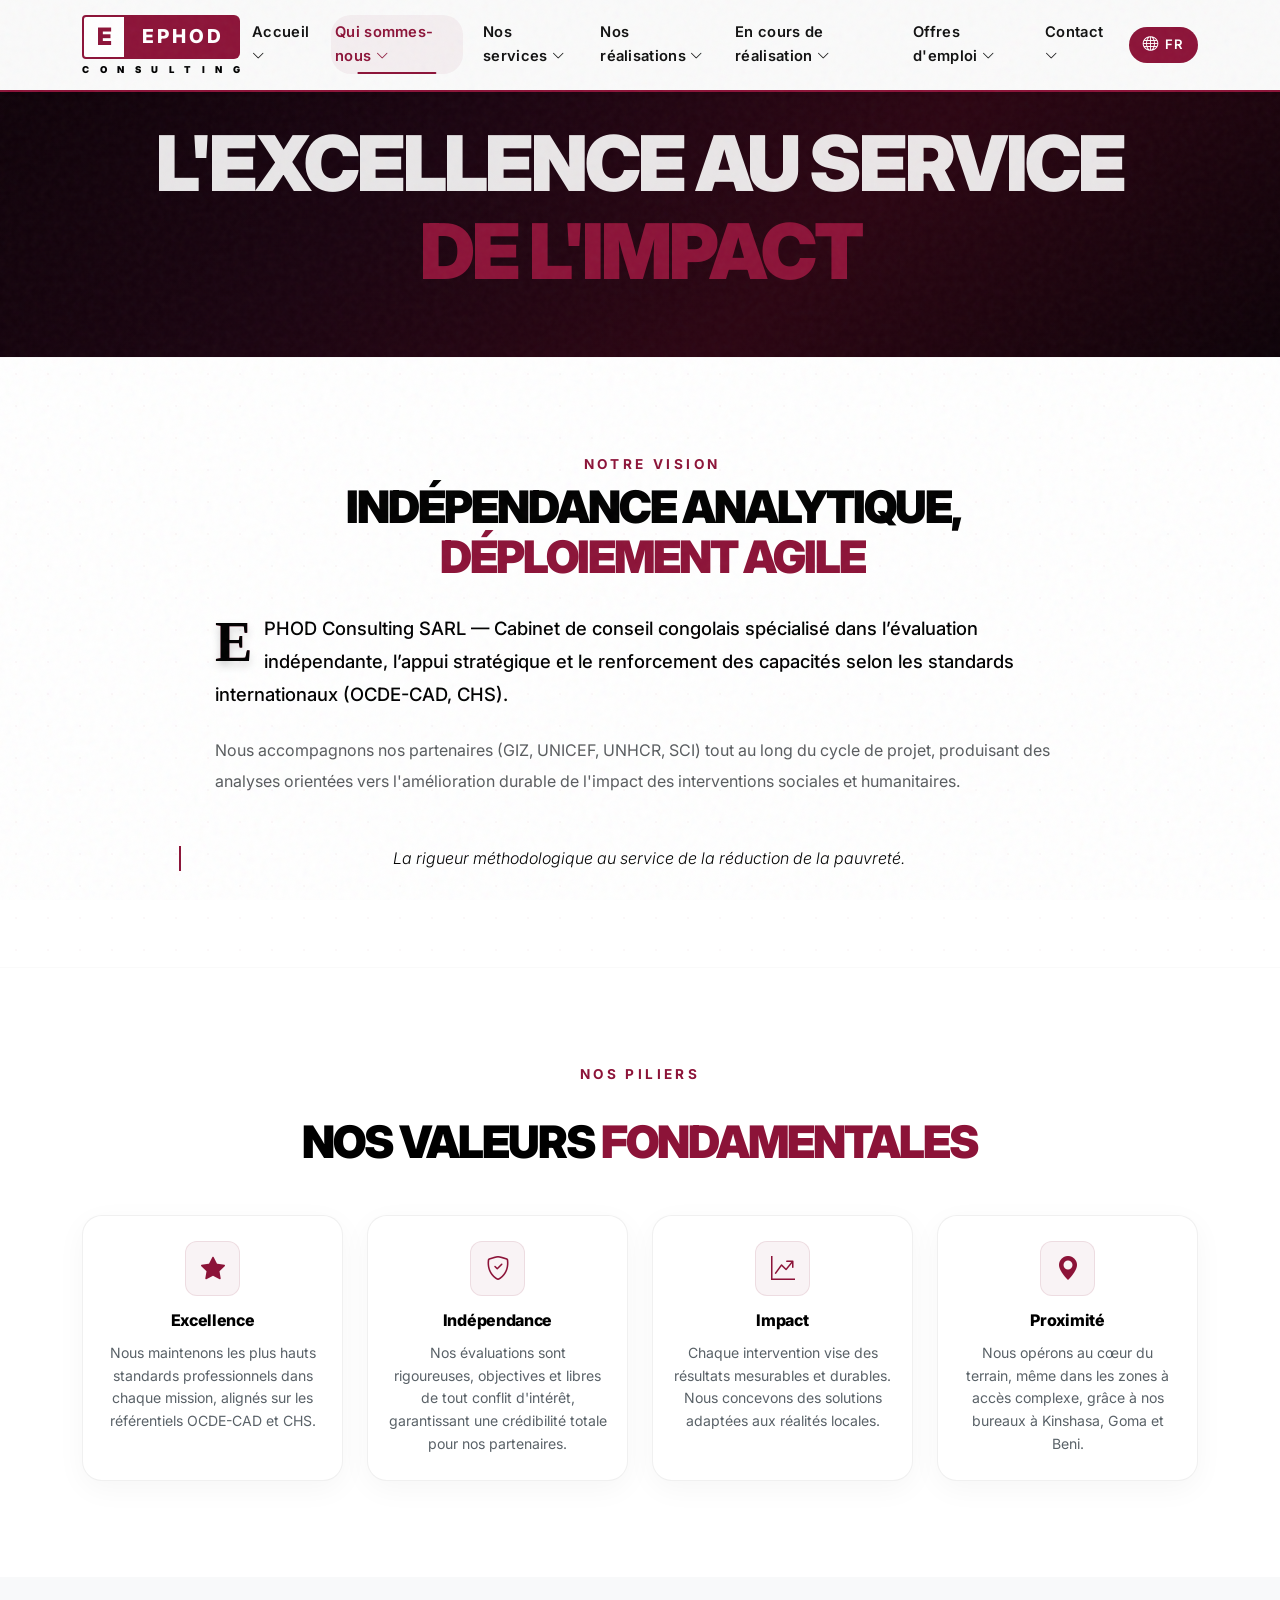
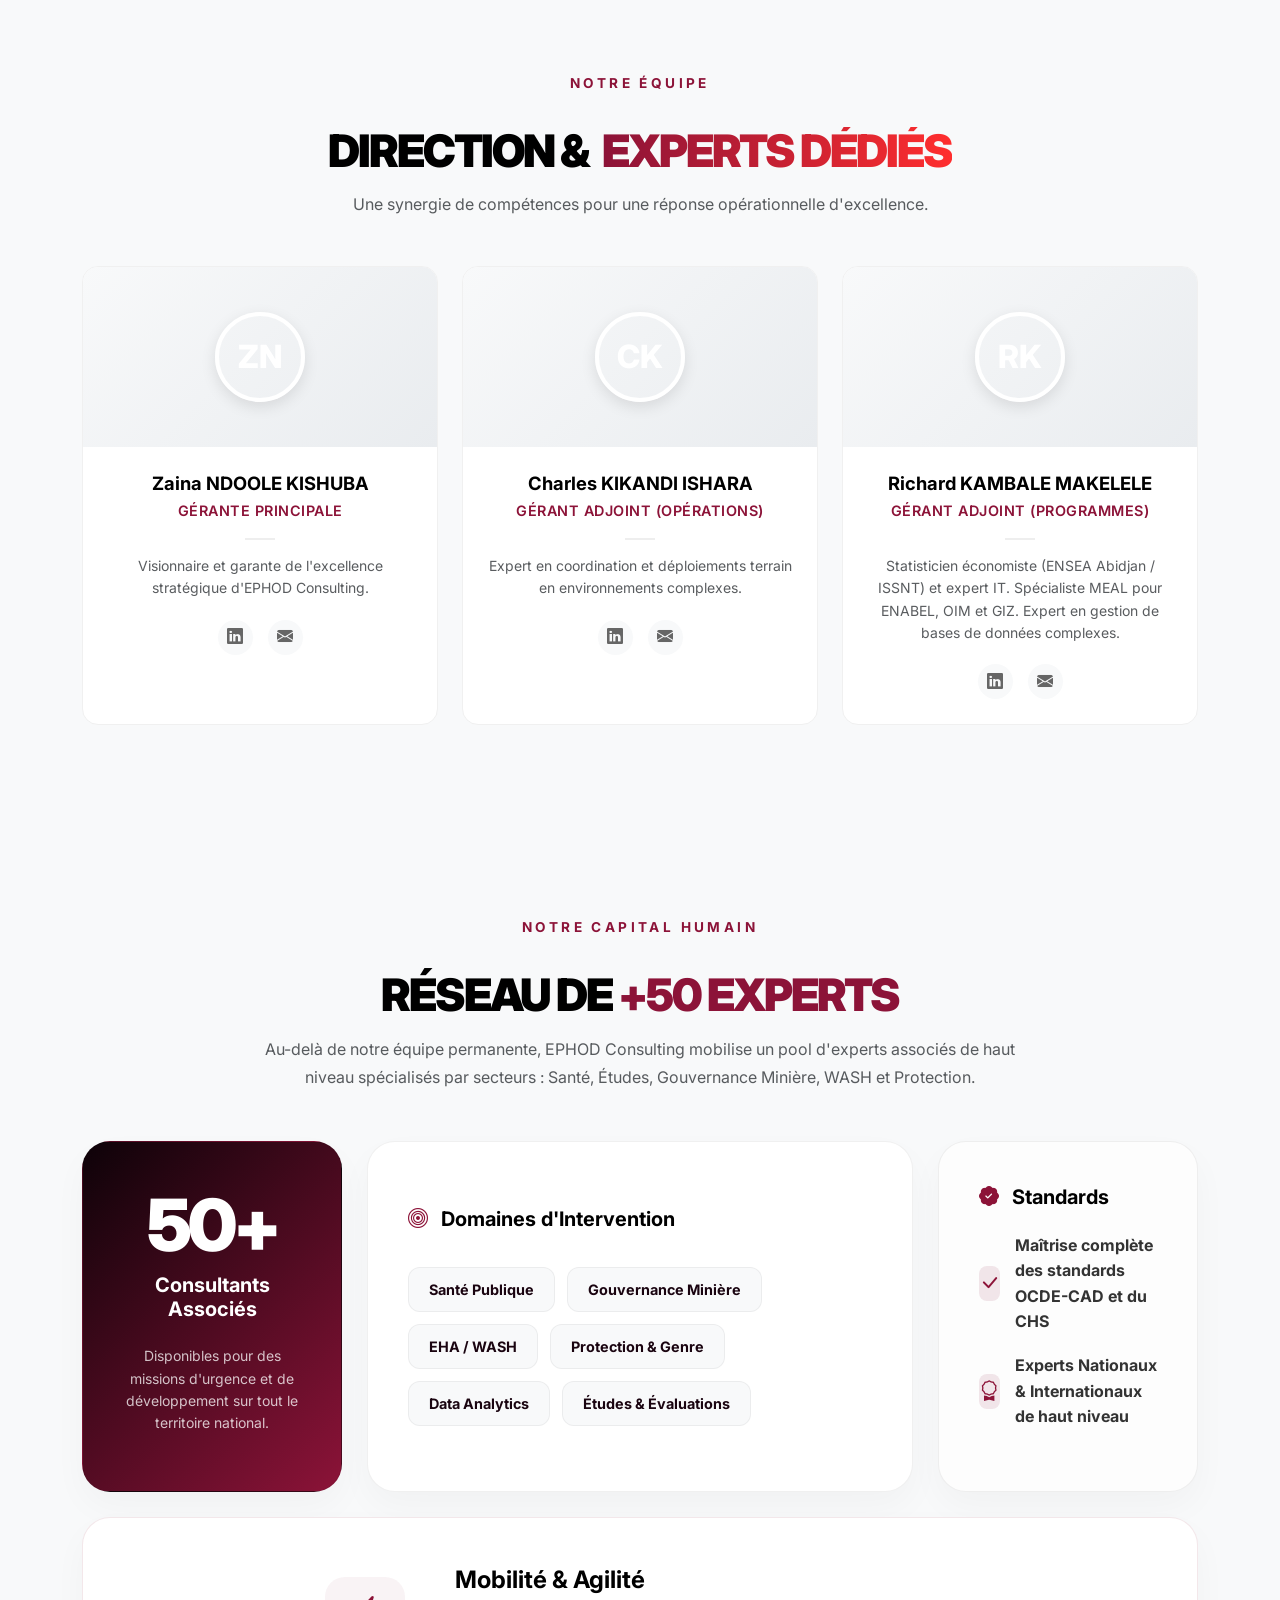
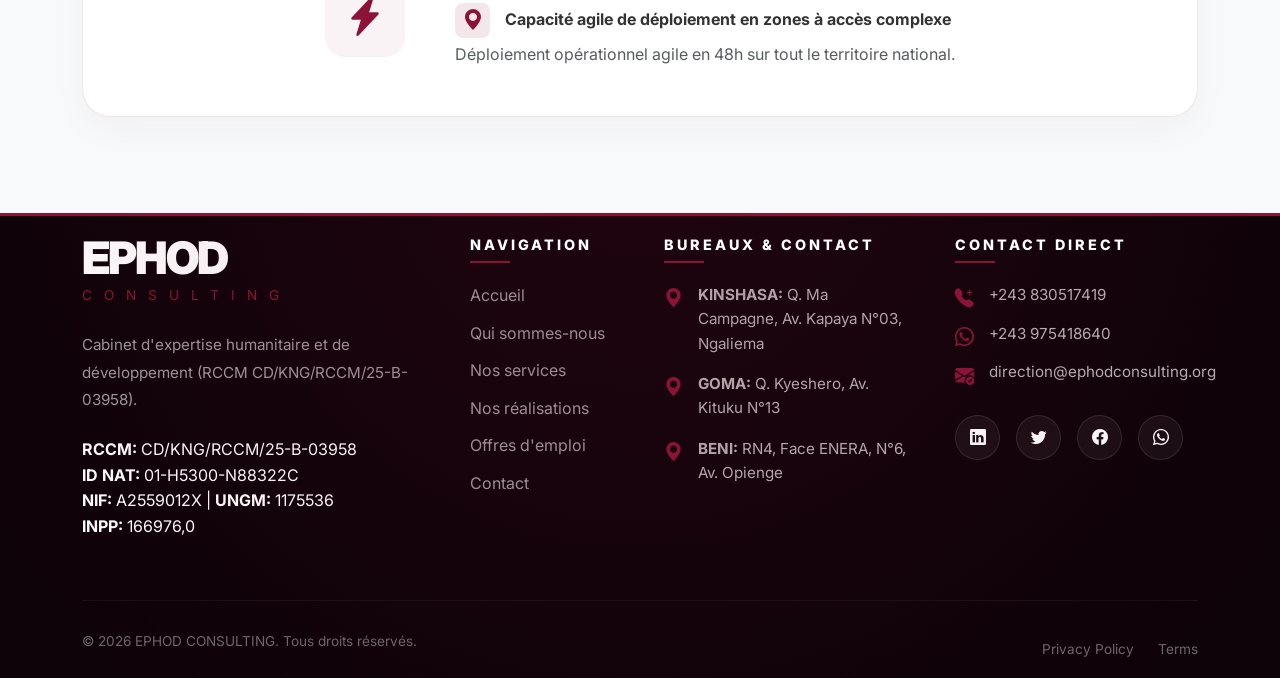
==== about.html @ 3ef606cb "feat: remove Josué Kasongo from team section on About page" ====
<!DOCTYPE html>
<html lang="fr">
<head>
  <meta charset="UTF-8">
  <meta name="viewport" content="width=device-width, initial-scale=1.0">
  <meta name="description" content="Qui sommes-nous - EPHOD Consulting, cabinet de conseil expert en stratégie et transformation numérique.">
  <title>EPHOD Consulting — Qui sommes-nous</title>
  <link rel="preconnect" href="https://fonts.googleapis.com">
  <link href="https://fonts.googleapis.com/css2?family=Inter:wght@300;400;500;600;700;800;900&display=swap" rel="stylesheet">
  <link href="https://cdn.jsdelivr.net/npm/bootstrap@5.3.0/dist/css/bootstrap.min.css" rel="stylesheet">
  <link href="https://cdn.jsdelivr.net/npm/bootstrap-icons@1.10.5/font/bootstrap-icons.css" rel="stylesheet">
  <link rel="stylesheet" href="css/style.css?v=2.2">
  <link rel="icon" type="image/svg+xml" href="img/favicon.svg">
  <meta property="og:title" content="EPHOD Consulting">
  <meta property="og:description" content="Expertise analytique, évaluation stratégique et renforcement des capacités en RDC.">
  <meta property="og:type" content="website">
  <meta property="og:image" content="https://josuekasongo.github.io/site_ephod/img/portfolio/strategic_workshop.webp">
  <meta property="og:url" content="https://josuekasongo.github.io/site_ephod/">
  <!-- Global site tag (gtag.js) - Google Analytics -->
  <script async src="https://www.googletagmanager.com/gtag/js?id=G-XXXXXXXXXX"></script>
  <script>
    window.dataLayer = window.dataLayer || [];
    function gtag(){dataLayer.push(arguments);}
    gtag('js', new Date());
    gtag('config', 'G-XXXXXXXXXX');
  </script>
</head>
<body>

  <!-- ========== NAVBAR ========== -->
  <nav class="navbar navbar-expand-lg" id="mainNavbar">
    <div class="container">
      <a class="logo-wrap-elite" href="index.html">
        <div class="logo-top-elite">
          <div class="logo-icon-box">
            <span>E</span>
          </div>
          <div class="logo-text-box">
            <span>EPHOD</span>
          </div>
        </div>
        <div class="logo-sub-text">
          <span>C</span><span>O</span><span>N</span><span>S</span><span>U</span><span>L</span><span>T</span><span>I</span><span>N</span><span>G</span>
        </div>
      </a>
      <button class="navbar-toggler border-0 shadow-none" type="button" data-bs-toggle="collapse"
        data-bs-target="#navMenu" aria-controls="navMenu" aria-expanded="false" aria-label="Menu">
        <span class="navbar-toggler-icon"></span>
      </button>
      <div class="collapse navbar-collapse" id="navMenu">
        <ul class="navbar-nav ms-auto mb-2 mb-lg-0 align-items-lg-center">
          <li class="nav-item has-dropdown">
            <a class="nav-link" href="index.html"><span data-i18n="nav.home">Accueil</span> <i class="bi bi-chevron-down" style="font-size:0.8rem;"></i></a>
            <div class="nav-dropdown">
              <a href="index.html#hero" class="nav-dropdown-item"><i class="bi bi-house-door icon-red"></i><div><span data-i18n="menu.home_head">En-tête</span><small data-i18n="menu.home_head_sub">Retour au début</small></div></a>
              <a href="index.html#actualites" class="nav-dropdown-item"><i class="bi bi-newspaper icon-red"></i><div><span data-i18n="menu.home_news">Dernières missions</span><small data-i18n="menu.home_news_sub">Notre actualité récente</small></div></a>
              <a href="index.html#partners" class="nav-dropdown-item"><i class="bi bi-diagram-3 icon-red"></i><div><span data-i18n="menu.home_partners">Réseau de confiance</span><small data-i18n="menu.home_partners_sub">Nos collaborateurs</small></div></a>
            </div>
          </li>
          
          <li class="nav-item has-dropdown">
            <a class="nav-link" href="about.html"><span data-i18n="nav.about">Qui sommes-nous</span> <i class="bi bi-chevron-down" style="font-size:0.8rem;"></i></a>
            <div class="nav-dropdown">
              <a href="about.html#vision" class="nav-dropdown-item"><i class="bi bi-eye icon-red"></i><div><span data-i18n="menu.about_vision">Notre Vision</span><small data-i18n="menu.about_vision_sub">Valeurs &amp; identité</small></div></a>
              <a href="about.html#mission" class="nav-dropdown-item"><i class="bi bi-bullseye icon-red"></i><div><span data-i18n="menu.about_mission">Notre Mission</span><small data-i18n="menu.about_mission_sub">Engagements EPHOD</small></div></a>
              <a href="about.html#equipe" class="nav-dropdown-item"><i class="bi bi-people icon-red"></i><div><span data-i18n="menu.about_team">Notre Équipe</span><small data-i18n="menu.about_team_sub">Experts pluridisciplinaires</small></div></a>
            </div>
          </li>
          
          <li class="nav-item has-dropdown">
            <a class="nav-link" href="services.html"><span data-i18n="nav.services">Nos services</span> <i class="bi bi-chevron-down" style="font-size:0.8rem;"></i></a>
            <div class="nav-dropdown">
              <a href="services.html#analytics" class="nav-dropdown-item"><i class="bi bi-bar-chart icon-red"></i><div><span data-i18n="menu.srv_audit">Audit &amp; Assurance</span><small data-i18n="menu.srv_audit_sub">Expertise complète</small></div></a>
              <a href="services.html#strategy" class="nav-dropdown-item"><i class="bi bi-award icon-red"></i><div><span data-i18n="menu.srv_cap">Renforcement des Capacités</span><small data-i18n="menu.srv_cap_sub">Formation &amp; coaching</small></div></a>
              <a href="services.html#support" class="nav-dropdown-item"><i class="bi bi-headset icon-red"></i><div><span data-i18n="menu.srv_support">Support &amp; Gestion</span><small data-i18n="menu.srv_support_sub">Accompagnement de projets</small></div></a>
              <a href="services.html#eval" class="nav-dropdown-item"><i class="bi bi-graph-up-arrow icon-red"></i><div><span data-i18n="menu.srv_eval">Évaluations Stratégiques</span><small data-i18n="menu.srv_eval_sub">Mesures d'impact</small></div></a>
            </div>
          </li>
          
          <li class="nav-item has-dropdown">
            <a class="nav-link" href="portfolio.html"><span data-i18n="nav.portfolio">Nos réalisations</span> <i class="bi bi-chevron-down" style="font-size:0.8rem;"></i></a>
            <div class="nav-dropdown">
              <a href="portfolio.html" class="nav-dropdown-item"><i class="bi bi-map icon-red"></i><div><span data-i18n="menu.port_lualaba">Lualaba &amp; Haut-Katanga</span><small data-i18n="menu.port_lualaba_sub">Secteur minier</small></div></a>
              <a href="portfolio.html" class="nav-dropdown-item"><i class="bi bi-shield-check icon-red"></i><div><span data-i18n="menu.port_kivu">Nord-Kivu</span><small data-i18n="menu.port_kivu_sub">Risques &amp; Protection</small></div></a>
              <a href="portfolio.html" class="nav-dropdown-item"><i class="bi bi-cash-coin icon-red"></i><div><span data-i18n="menu.port_sud">Sud-Kivu</span><small data-i18n="menu.port_sud_sub">Évaluations PDM</small></div></a>
            </div>
          </li>
          
          <li class="nav-item has-dropdown">
            <a class="nav-link" href="ongoing.html"><span data-i18n="nav.ongoing">En cours de réalisation</span> <i class="bi bi-chevron-down" style="font-size:0.8rem;"></i></a>
            <div class="nav-dropdown">
              <a href="ongoing.html" class="nav-dropdown-item"><i class="bi bi-activity icon-red"></i><div><span data-i18n="menu.ong_missions">Missions Actuelles</span><small data-i18n="menu.ong_missions_sub">Sur le terrain</small></div></a>
              <a href="ongoing.html" class="nav-dropdown-item"><i class="bi bi-globe-americas icon-red"></i><div><span data-i18n="menu.ong_zones">Zones d'accès complexe</span><small data-i18n="menu.ong_zones_sub">Déploiements RDC</small></div></a>
            </div>
          </li>
          
          <li class="nav-item has-dropdown">
            <a class="nav-link" href="careers.html"><span data-i18n="nav.careers">Offres d'emploi</span> <i class="bi bi-chevron-down" style="font-size:0.8rem;"></i></a>
            <div class="nav-dropdown">
              <a href="careers.html" class="nav-dropdown-item"><i class="bi bi-person-badge icon-red"></i><div><span data-i18n="menu.car_join">Rejoindre l'équipe</span><small data-i18n="menu.car_join_sub">Opportunités EPHOD</small></div></a>
              <a href="careers.html" class="nav-dropdown-item"><i class="bi bi-person-lines-fill icon-red"></i><div><span data-i18n="menu.car_network">Réseau d'experts</span><small data-i18n="menu.car_network_sub">Consultants indépendants</small></div></a>
            </div>
          </li>
          
          <li class="nav-item has-dropdown">
            <a class="nav-link" href="contact.html"><span data-i18n="nav.contact">Contact</span> <i class="bi bi-chevron-down" style="font-size:0.8rem;"></i></a>
            <div class="nav-dropdown">
              <a href="contact.html" class="nav-dropdown-item"><i class="bi bi-building icon-red"></i><div><span data-i18n="menu.contact_offices">Nos Bureaux</span><small data-i18n="menu.contact_offices_sub">Kinshasa, Goma, Beni</small></div></a>
              <a href="contact.html" class="nav-dropdown-item"><i class="bi bi-envelope-paper icon-red"></i><div><span data-i18n="menu.contact_write">Nous écrire</span><small data-i18n="menu.contact_write_sub">Demandes &amp; Support</small></div></a>
            </div>
          </li>
        </ul>
        <button class="lang-btn" onclick="toggleLanguage()" id="langBtn"><i class="bi bi-globe"></i><span id="lang-toggle-text">FR</span></button>
      </div>
    </div>
  </nav>

  <!-- ========== BANNER (REFINED ELITE) ========== -->
  <section class="noir-rouge-elite-banner">
    <div class="orb-1"></div>
    <div class="orb-2"></div>
    <div class="container banner-content-elite text-center">
      <div class="institutional-manifesto typewriter-group mx-auto" style="max-width: 1000px;">
        <h1 class="elite-banner-title chained" data-i18n="about.banner_title"><span class="color-noir">L'EXCELLENCE AU SERVICE</span> <span class="color-rouge">DE L'IMPACT</span></h1>
      </div>
    </div>
  </section>

  <!-- ========== VISION SECTION (ELITE ALIGNMENT) ========== -->
  <section class="section-vision-pro py-5" id="vision">
    <div class="container py-lg-5">
      <div class="row align-items-center g-5">
        <div class="col-lg-10 mx-auto text-center fade-up">
          <div class="identity-label-group">
            <span class="section-label-rmda mb-2" data-i18n="about.vision_label">NOTRE VISION</span>
            <h2 class="srv-grid-heading" data-i18n="about.vision_title">Indépendance Analytique, Déploiement Agile</h2>
          </div>
          <div class="vision-text-intro lettrine text-start d-inline-block" style="max-width:850px;" data-i18n="home.about_desc">
            EPHOD Consulting SARL est un cabinet de consultance congolais spécialisé dans l’évaluation indépendante, l’appui stratégique et le renforcement des capacités des organisations humanitaires, de développement et des institutions publiques.
          </div>
          <p class="text-muted mt-4 text-start mx-auto" style="line-height:1.95; max-size: 1.05rem; max-width:850px;" data-i18n="about.vision_p2">
            Nous intervenons sur l’ensemble du territoire national, y compris dans les zones à accès complexe, en proposant des solutions techniques adaptées aux contextes fragiles. Notre expertise couvre le diagnostic institutionnel, la planification stratégique et l’intégration de la protection et redevabilité (AAP).
          </p>
          <div class="quote-signature mx-auto mt-5" data-i18n="about.motto">
            "L'excellence n'est pas un acte, mais une habitude au service de votre impact."
          </div>
        </div>
      </div>
    </div>
  </section>

  <!-- ========== NOS VALEURS FONDAMENTALES (ELITE GRID) ========== -->
  <section class="py-5 bg-white overflow-hidden" id="valeurs">
    <div class="container py-lg-5">
      <div class="text-center mb-5 fade-up">
        <span class="section-label-rmda">NOS PILIERS</span>
        <h2 class="srv-grid-heading" data-i18n="about.values_title">Nos Valeurs <span>Fondamentales</span></h2>
      </div>
      <div class="row g-4 justify-content-center">

        <!-- Excellence -->
        <div class="col-md-6 col-lg-3 fade-up">
          <div class="valeur-card">
            <div class="valeur-icon-wrap">
              <i class="bi bi-star-fill"></i>
            </div>
            <h5 class="valeur-title" data-i18n="about.val1_title">Excellence</h5>
            <p class="valeur-desc" data-i18n="about.val1_desc">Nous maintenons les plus hauts standards professionnels dans chaque mission, alignés sur les référentiels OCDE-CAD et CHS.</p>
          </div>
        </div>

        <!-- Indépendance -->
        <div class="col-md-6 col-lg-3 fade-up" style="transition-delay:0.1s;">
          <div class="valeur-card">
            <div class="valeur-icon-wrap">
              <i class="bi bi-shield-check"></i>
            </div>
            <h5 class="valeur-title" data-i18n="about.val2_title">Indépendance</h5>
            <p class="valeur-desc" data-i18n="about.val2_desc">Nos évaluations sont rigoureuses, objectives et libres de tout conflit d'intérêt, garantissant une crédibilité totale pour nos partenaires.</p>
          </div>
        </div>

        <!-- Impact -->
        <div class="col-md-6 col-lg-3 fade-up" style="transition-delay:0.2s;">
          <div class="valeur-card">
            <div class="valeur-icon-wrap">
              <i class="bi bi-graph-up-arrow"></i>
            </div>
            <h5 class="valeur-title" data-i18n="about.val3_title">Impact</h5>
            <p class="valeur-desc" data-i18n="about.val3_desc">Chaque intervention vise des résultats mesurables et durables. Nous concevons des solutions adaptées aux réalités locales.</p>
          </div>
        </div>

        <!-- Proximité -->
        <div class="col-md-6 col-lg-3 fade-up" style="transition-delay:0.3s;">
          <div class="valeur-card">
            <div class="valeur-icon-wrap">
              <i class="bi bi-geo-alt-fill"></i>
            </div>
            <h5 class="valeur-title" data-i18n="about.val4_title">Proximité</h5>
            <p class="valeur-desc" data-i18n="about.val4_desc">Nous opérons au cœur du terrain, même dans les zones à accès complexe, grâce à nos bureaux à Kinshasa, Goma et Beni.</p>
          </div>
        </div>

      </div>
    </div>
  </section>

  <!-- ========== NOTRE ÉQUIPE (PREMIUM SECTION) ========== -->
  <section class="py-5 bg-light" id="equipe">
    <div class="container py-lg-5">
      <div class="text-center mb-5 fade-up">
        <span class="section-label-rmda" data-i18n="about.team_label">NOTRE ÉQUIPE</span>
        <h2 class="srv-grid-heading" data-i18n="about.team_title">Direction & <span>Experts Dédiés</span></h2>
        <p class="mt-3 text-muted mx-auto" style="max-width:700px;" data-i18n="about.team_desc">Une synergie de compétences pour une réponse opérationnelle d'excellence.</p>
      </div>

      <div class="row g-4 justify-content-center">
        <!-- Zaina -->
        <div class="col-md-6 col-lg-4 fade-up">
          <div class="team-card-premium">
            <div class="team-card-top">
              <div class="team-avatar-placeholder">ZN</div>
            </div>
            <div class="team-card-body">
              <h5 class="team-name">Zaina NDOOLE KISHUBA</h5>
              <p class="team-role" data-i18n="about.role_dg">Gérante Principale</p>
              <div class="team-divider"></div>
              <p class="team-bio small text-muted" data-i18n="about.role_dg_desc">Visionnaire et garante de l'excellence stratégique d'EPHOD Consulting.</p>
              <div class="team-social-links">
                <a href="#"><i class="bi bi-linkedin"></i></a>
                <a href="mailto:direction@ephodconsulting.org"><i class="bi bi-envelope-fill"></i></a>
              </div>
            </div>
          </div>
        </div>

        <!-- Charles -->
        <div class="col-md-6 col-lg-4 fade-up" style="transition-delay: 0.1s;">
          <div class="team-card-premium">
            <div class="team-card-top">
              <div class="team-avatar-placeholder">CK</div>
            </div>
            <div class="team-card-body">
              <h5 class="team-name">Charles KIKANDI ISHARA</h5>
              <p class="team-role" data-i18n="about.role_ops">Gérant Adjoint (Ops)</p>
              <div class="team-divider"></div>
              <p class="team-bio small text-muted" data-i18n="about.role_ops_desc">Expert en coordination et déploiements terrain en environnements complexes.</p>
              <div class="team-social-links">
                <a href="#"><i class="bi bi-linkedin"></i></a>
                <a href="#"><i class="bi bi-envelope-fill"></i></a>
              </div>
            </div>
          </div>
        </div>

        <!-- Richard -->
        <div class="col-md-6 col-lg-4 fade-up" style="transition-delay: 0.2s;">
          <div class="team-card-premium">
            <div class="team-card-top">
              <div class="team-avatar-placeholder">RK</div>
            </div>
            <div class="team-card-body">
              <h5 class="team-name">Richard KAMBALE MAKELELE</h5>
              <p class="team-role" data-i18n="about.role_prog">Gérant Adjoint (Prog)</p>
              <div class="team-divider"></div>
              <p class="team-bio small text-muted" data-i18n="about.bio_richard">Statisticien économiste (ENSEA Abidjan). Expert MEAL pour ENABEL, OIM et GIZ.</p>
              <div class="team-social-links">
                <a href="#"><i class="bi bi-linkedin"></i></a>
                <a href="#"><i class="bi bi-envelope-fill"></i></a>
              </div>
            </div>
          </div>
        </div>
      </div>
    </div>
  </section>

  <!-- ========== EXPERTS NETWORK (BENTO REDESIGN) ========== -->
  <section class="py-5 bg-light overflow-hidden" id="network">
    <div class="container py-lg-5">
      <div class="text-center mb-5">
        <span class="section-label-rmda" data-i18n="about.network_label">NOTRE CAPITAL HUMAIN</span>
        <h2 class="srv-grid-heading" data-i18n="about.network_title">Réseau de <span>+50 Experts</span></h2>
        <p class="mt-3 text-muted mx-auto" style="max-width:800px; line-height:1.7;" data-i18n="about.network_desc">
          Au-delà de notre équipe permanente, EPHOD Consulting mobilise un pool d'experts associés de haut niveau spécialisés par secteurs stratégiques.
        </p>
      </div>

      <div class="network-bento-grid">
        <!-- Card 1: The Scale (Stats) -->
        <div class="bento-card bento-stat fade-up">
          <div class="display-1">50+</div>
          <div class="h5 fw-bold text-white" data-i18n="about.network_count_label">Consultants Associés</div>
          <p class="small opacity-75 mt-3" data-i18n="about.network_availability">
            Disponibles pour des missions d'urgence et de développement sur tout le territoire national.
          </p>
        </div>

        <!-- Card 2: The Sectors (Pills) -->
        <div class="bento-card bento-sectors fade-up" style="transition-delay: 0.1s;">
          <h5 class="fw-bold mb-3"><i class="bi bi-bullseye me-2 text-primary"></i> Domaines d'Intervention</h5>
          <div class="sector-pills">
            <a href="services.html#health" class="badge-sector" data-i18n="about.sector_health">Santé Publique</a>
            <a href="services.html#mining" class="badge-sector" data-i18n="about.sector_mining">Gouvernance Minière</a>
            <a href="services.html#wash" class="badge-sector" data-i18n="about.sector_wash">EHA / WASH</a>
            <a href="services.html#strategy" class="badge-sector" data-i18n="about.sector_protection">Protection & Genre</a>
            <a href="services.html#digital" class="badge-sector" data-i18n="about.sector_data">Data Analytics</a>
            <a href="services.html#eval" class="badge-sector" data-i18n="about.sector_eval">Études & Évaluations</a>
          </div>
        </div>

        <!-- Card 3: Standards -->
        <div class="bento-card bento-standards fade-up" style="transition-delay: 0.2s;">
          <h5 class="fw-bold mb-4"><i class="bi bi-patch-check-fill me-2 text-primary"></i> Standards</h5>
          <div class="bento-feature-item">
            <i class="bi bi-check-lg"></i>
            <span data-i18n="about.network_feat2">Maîtrise OCDE-CAD & CHS</span>
          </div>
          <div class="bento-feature-item">
            <i class="bi bi-award"></i>
            <span data-i18n="about.network_feat1">Experts Seniors Internationaux</span>
          </div>
        </div>

        <!-- Card 4: Mobility/Agility (Panoramique) -->
        <div class="bento-card bento-deployment fade-up" style="transition-delay: 0.3s;">
          <div class="bento-deploy-icon">
            <i class="bi bi-lightning-charge-fill"></i>
          </div>
          <div class="bento-deploy-content">
            <h4 class="fw-bold mb-2" data-i18n="about.network_feat4_title">Mobilité & Agilité</h4>
            <div class="bento-feature-item mb-1">
                <i class="bi bi-geo-alt-fill"></i>
                <span data-i18n="about.network_feat3">Capacité de déploiement en zones à accès complexe</span>
            </div>
            <p class="text-muted mb-0" data-i18n="about.network_feat4_desc">Déploiement opérationnel agile en 48h sur tout le territoire national.</p>
          </div>
        </div>
      </div>
    </div>
  </section>

  <!-- ========== FOOTER ========== -->

  <!-- ========== FULL INSTITUTIONAL FOOTER ========== -->
  <footer class="main-footer">
    <div class="container">
      <div class="row g-5">
        
        <!-- Column 1: Brand & Identity -->
        <div class="col-lg-4">
          <div class="footer-brand-wrap">
            <div class="footer-logo-main">EPHOD</div>
            <div class="footer-logo-sub">CONSULTING</div>
          </div>
          <p class="footer-desc-text mt-4">
             <span data-i18n="footer.desc">Cabinet d'expertise humanitaire et de développement. Spécialisé en planification, MEAL et opérationnalisation du développement.</span>
          </p>
          <div class="footer-legal-grid mt-4">
            <div class="legal-item"><strong>RCCM:</strong> CD/KNG/RCCM/25-B-03958</div>
            <div class="legal-item"><strong>ID NAT:</strong> 01-H5300-N88322C</div>
            <div class="legal-item"><strong>NIF:</strong> A2559012X | <strong>UNGM:</strong> 1175536</div>
            <div class="legal-item"><strong>INPP:</strong> 166976,0</div>
          </div>
        </div>

        <!-- Column 2: Navigation -->
        <div class="col-lg-2 col-md-4">
          <h4 class="footer-h4-title" data-i18n="footer.nav_title">NAVIGATION</h4>
          <ul class="footer-nav-links">
            <li><a href="index.html" data-i18n="nav.home">Accueil</a></li>
            <li><a href="about.html" data-i18n="nav.about">Qui sommes-nous</a></li>
            <li><a href="services.html" data-i18n="nav.services">Nos services</a></li>
            <li><a href="portfolio.html" data-i18n="nav.portfolio">Nos réalisations</a></li>
            <li><a href="careers.html" data-i18n="nav.careers">Offres d'emploi</a></li>
            <li><a href="contact.html" data-i18n="nav.contact">Contact</a></li>
          </ul>
        </div>

        <!-- Column 3: Regional Offices -->
        <div class="col-lg-3 col-md-4">
          <h4 class="footer-h4-title" data-i18n="footer.offices_title">NOS BUREAUX</h4>
          <ul class="footer-info-list">
            <li>
              <i class="bi bi-geo-alt-fill"></i>
              <span><strong>KINSHASA:</strong> Q. Ma Campagne, Av. Kapaya N°03, Ngaliema</span>
            </li>
            <li class="mt-3">
              <i class="bi bi-geo-alt-fill"></i>
              <span><strong>GOMA:</strong> Q. Kyeshero, Av. Kituku N°13</span>
            </li>
            <li class="mt-3">
              <i class="bi bi-geo-alt-fill"></i>
              <span><strong>BENI:</strong> RN4, Face ENERA, N°6, Av. Opienge</span>
            </li>
          </ul>
        </div>

        <!-- Column 4: Contact Direct -->
        <div class="col-lg-3 col-md-4">
          <h4 class="footer-h4-title" data-i18n="footer.direct_label">CONTACT DIRECT</h4>
          <ul class="footer-info-list">
            <li>
              <i class="bi bi-telephone-plus-fill"></i>
              <span>+243 830517419</span>
            </li>
            <li class="mt-2">
              <i class="bi bi-whatsapp"></i>
              <span>+243 975418640</span>
            </li>
            <li class="mt-2">
              <i class="bi bi-envelope-check-fill"></i>
              <span>direction@ephodconsulting.org</span>
            </li>
          </ul>
          <div class="footer-social-icons mt-4">
            <a href="#"><i class="bi bi-linkedin"></i></a>
            <a href="#"><i class="bi bi-twitter"></i></a>
            <a href="#"><i class="bi bi-facebook"></i></a>
            <a href="https://wa.me/243830517419" target="_blank" title="Nous contacter sur WhatsApp"><i class="bi bi-whatsapp"></i></a>
          </div>
        </div>

      </div>
      
      <div class="footer-bottom-elite">
        <p>&copy; 2026 EPHOD CONSULTING. Tous droits réservés.</p>
        <div class="f-bottom-links">
          <a href="privacy.html" data-i18n="footer.privacy">Privacy Policy</a>
          <a href="#">Terms</a>
        </div>
      </div>
    </div>
  </footer>

  <script defer src="https://cdn.jsdelivr.net/npm/bootstrap@5.3.0/dist/js/bootstrap.bundle.min.js"></script>
  <script defer src="js/lang.js?v=2.2"></script>
  <script defer src="js/main.js?v=2.2"></script>


</body>
</html>
---- css/style.css ----
@import url('https://fonts.googleapis.com/css2?family=Inter:wght@300;400;500;600;700;800;900&display=swap');
﻿

/* ============================================================
   CSS VARIABLES - Must be at top
   ============================================================ */
:root {
  --primary:       #8C1338;
  --primary-dark:  #6b0e29;
  --primary-light: #a5193f;
  --white:         #ffffff;
  --mineral:       #faf9f6;
  --grey:          #6b7280;
  --grey-light:    #e5e7eb;
  --grey-dark:     #120508;
  --text-dark:     #120508;
  --text-muted:    #555555;
  --border:        rgba(140, 19, 56, 0.1);
  --glass-bg:      rgba(255, 255, 255, 0.65);
  --shadow-luxe:   0 30px 60px rgba(0, 0, 0, 0.06);
  --transition:    all 0.5s cubic-bezier(0.16, 1, 0.3, 1);
  --radius:        16px;
}
*, *::before, *::after { box-sizing: border-box; margin: 0; padding: 0; }
html { scroll-behavior: smooth; scroll-padding-top: 90px; }
body {
  font-family: 'Inter', sans-serif;
  color: var(--text-dark);
  background: #ffffff;
  overflow-x: hidden;
  line-height: 1.6;
  -webkit-font-smoothing: antialiased;
}

/* Color Utilities */
.color-rouge { color: var(--primary) !important; }
.color-noir  { color: var(--text-dark) !important; }

img { max-width: 100%; height: auto; }
a { text-decoration: none; transition: var(--transition); }
@keyframes rotate { from { transform: rotate(0deg); } to { transform: rotate(360deg); } }




/* ÔöÇÔöÇ INSTITUTIONAL COMPONENTS ÔöÇÔöÇÔöÇÔöÇÔöÇÔöÇÔöÇÔöÇÔöÇÔöÇÔöÇÔöÇÔöÇÔöÇÔöÇÔöÇÔöÇÔöÇÔöÇÔöÇÔöÇÔöÇÔöÇÔöÇÔöÇÔöÇ */
.legal-trust-bar {
  font-family: 'Inter', sans-serif;
  letter-spacing: 0.5px;
  background: rgba(248, 249, 250, 0.8) !important;
  backdrop-filter: blur(5px);
}
.trust-item {
  transition: all 0.3s ease;
}
.trust-item:hover {
  transform: translateY(-2px);
  opacity: 1;
}

.network-viz-card {
  background: linear-gradient(135deg, var(--text-dark) 0%, #120508 100%);
  color: white;
  border-radius: 40px;
  box-shadow: 0 30px 60px rgba(0,0,0,0.15);
  border: 1px solid rgba(255,255,255,0.05);
  position: relative;
  overflow: hidden;
}
.network-viz-card::before {
  content: "";
  position: absolute;
  top: -50%;
  left: -50%;
  width: 200%;
  height: 200%;
  background: radial-gradient(circle, rgba(162, 28, 43, 0.05) 0%, transparent 70%);
  animation: rotate 20s linear infinite;
}

.feat-icon-sm {
  width: 32px;
  height: 32px;
  display: flex;
  align-items: center;
  justify-content: center;
  font-size: 1.2rem;
}

/* Service Card Elite (6 Pillars) */
.service-card-elite {
  background: white;
  border: 1px solid var(--grey-light);
  padding: 40px 30px;
  border-radius: 24px;
  transition: all 0.4s cubic-bezier(0.16, 1, 0.3, 1);
  box-shadow: 0 10px 30px rgba(0,0,0,0.02);
  display: flex;
  flex-column: column;
}
.service-card-elite:hover {
  transform: translateY(-10px);
  border-color: var(--primary);
  box-shadow: 0 20px 50px rgba(140, 19, 56, 0.1);
}
.srv-icon {
  width: 50px;
  height: 50px;
  background: rgba(140, 19, 56, 0.05);
  color: var(--primary);
  border-radius: 12px;
  display: flex;
  align-items: center;
  justify-content: center;
  font-size: 1.5rem;
  margin-bottom: 20px;
  transition: all 0.3s ease;
}
.service-card-elite:hover .srv-icon {
  background: var(--primary);
  color: white;
  transform: rotate(10deg);
}

/* Image Stack Elite */
.image-stack-elite {
  position: relative;
  padding-bottom: 40px;
  padding-right: 40px;
}
.image-stack-elite .img-main {
  position: relative;
  z-index: 2;
  width: 100%;
}
.image-stack-elite .image-offset {
  position: absolute;
  bottom: 0;
  right: 0;
  width: 80%;
  height: 80%;
  background: var(--primary);
  z-index: 1;
  opacity: 0.1;
}

/* ============================================================
   CSS VARIABLES
   ============================================================ */
:root {
  --primary:       #8C1338;

/* ---- Reset & Base ---- */

.noise-overlay {
  position: fixed;
  top: 0; left: 0;
  width: 100%; height: 100%;
  pointer-events: none;
  z-index: 9999;
  opacity: 0.04;
  background-image: url("data:image/svg+xml,%3Csvg viewBox='0 0 200 200' xmlns='http://www.w3.org/2000/svg'%3E%3Cfilter id='noiseFilter'%3E%3CfeTurbulence type='fractalNoise' baseFrequency='0.65' numOctaves='3' stitchTiles='stitch'/%3E%3C/filter%3E%3Crect width='100%25' height='100%25' filter='url(%23noiseFilter)'/%3E%3C/svg%3E");
}
img { max-width: 100%; height: auto; }
a { text-decoration: none; transition: var(--transition); }

/* ============================================================
   LOGO ELITE STANDARDIZED
   ============================================================ */
.logo-wrap-elite {
  display: inline-flex !important;
  flex-direction: column !important;
  text-decoration: none !important;
  width: max-content !important;
}
.logo-top-elite {
  display: flex !important;
  align-items: stretch !important;
  height: 44px !important;
  margin-bottom: 2px !important;
}
.logo-icon-box {
  width: 44px !important;
  height: 44px !important;
  background: #ffffff !important;
  border: 2.5px solid var(--primary) !important;
  display: flex !important;
  align-items: center !important;
  justify-content: center !important;
  border-radius: 4px 0 0 4px !important;
  flex-shrink: 0 !important;
}
.logo-icon-box span {
  color: var(--primary) !important;
  font-size: 1.5rem !important;
  font-weight: 900 !important;
  line-height: 1 !important;
  display: inline !important;
}
.logo-text-box {
  background: var(--primary) !important;
  height: 44px !important;
  display: flex !important;
  align-items: center !important;
  padding: 0 16px !important;
  border-radius: 0 6px 6px 0 !important;
  flex-grow: 1 !important;
}
.logo-text-box span {
  color: #ffffff !important;
  font-size: 1.2rem !important;
  font-weight: 800 !important;
  letter-spacing: 3px !important;
  text-transform: uppercase !important;
  line-height: 1 !important;
  display: inline !important;
}
.logo-sub-text {
  display: flex !important;
  justify-content: space-between !important;
  width: 100% !important;
  font-size: 9.5px !important;
  font-weight: 900 !important;
  color: #000000 !important;
  text-transform: uppercase !important;
  padding-top: 4px !important;
  letter-spacing: 0px !important;
  line-height: 1 !important;
}

/* Base sections & bg utility */
.bg-dark-luxe {
  background-color: var(--rouge-noir) !important;
  color: #ffffff !important;
}

.noir-rouge-elite-banner {
  background: linear-gradient(135deg, #0a0405 0%, #120508 40%, #1a060c 100%) !important;
  color: #ffffff;
  position: relative;
  overflow: hidden;
  min-height: 500px;
  display: flex;
  align-items: center;
  padding: 120px 0 80px;
}
.logo-text-wrap span {
  color: var(--white);
  font-size: 1.2rem;
  font-weight: 800;
  letter-spacing: 3px;
  text-transform: uppercase;
}
.logo-consulting {
  grid-column: 1 / 3;
  grid-row: 2 / 3;
  margin-top: 2px;
  display: flex;
  justify-content: space-between;
  width: 100%;
  font-size: 0.58rem;
  font-weight: 800;
  color: var(--text-dark);
  text-transform: uppercase;
  line-height: 1;
  letter-spacing: 0.15em;
  opacity: 0.9;
}

/* ============================================================
   NAVBAR
   ============================================================ */
.navbar {
  background: rgba(255, 255, 255, 0.6) !important;
  backdrop-filter: blur(15px);
  -webkit-backdrop-filter: blur(15px);
  box-shadow: 0 1px 10px rgba(0,0,0,0.02);
  padding: 18px 0;
}

/* ---- Hero Single (image fixe) ---- */
.hero-single {
  position: relative;
  width: 100%;
  min-height: 100vh;
  display: flex;
  align-items: center;
  justify-content: flex-start; /* Aligné à gauche */
  overflow: hidden;
  padding: 0 8%;
}
@media (max-height: 800px) {
  .hero-single { overflow: visible; padding-top: 15vh; padding-bottom: 10vh; }
}
@media (max-width: 991px) {
  .hero-single { padding-top: 130px; padding-bottom: 60px; align-items: flex-start; text-align: center; justify-content: center; padding-left: 20px; padding-right: 20px; min-height: auto; }
}
.hero-single-bg {
  position: absolute;
  inset: 0;
  background-size: cover;
  background-position: center;
  transform: scale(1.04);
  transition: transform 12s ease-out;
}
.hero-single:hover .hero-single-bg { transform: scale(1.08); }
.hero-single-inner {
  position: relative;
  z-index: 10;
  color: white;
  width: 100%;
  padding: 0 20px;
}
@media (max-width: 991px) {
  .hero-single-inner { text-align: center; }
}
/* Mini Slider Rotatif en bas du Hero */
.hero-mini-frame.frame--left {
  max-width: 900px;
  margin: 50px 0 0 0;
  position: relative;
  overflow: visible;
}
@media (max-width: 991px) {
  .hero-mini-frame.frame--left { margin: 40px auto 0 auto; }
}

.hero-mini-slide {
  display: flex !important;
  align-items: center;
  gap: 12px;
  padding: 10px 22px; /* Taille augmentée */
  background: rgba(255, 255, 255, 0.06);
  backdrop-filter: blur(12px);
  -webkit-backdrop-filter: blur(12px);
  border: 1px solid rgba(255, 255, 255, 0.12);
  border-radius: 50px;
  transition: all 0.4s cubic-bezier(0.165, 0.84, 0.44, 1);
  cursor: pointer;
  white-space: nowrap;
  box-shadow: 0 8px 25px rgba(0,0,0,0.1);
  width: auto !important;
}

.hero-mini-slide:hover {
  background: rgba(255, 255, 255, 0.12);
  border-color: var(--primary);
  transform: translateY(-3px);
}

.hero-mini-img {
  width: 36px;
  height: 36px;
  flex-shrink: 0;
  border-radius: 50%;
  background-size: cover;
  background-position: center;
  background-color: var(--primary);
  border: 1.5px solid rgba(255, 255, 255, 0.4);
  display: block;
}

.hero-mini-slide span {
  font-size: 0.85rem;
  font-weight: 700;
  color: #ffffff;
  letter-spacing: 0.5px;
  text-transform: uppercase;
}
.hero-rmda-box--left {
  text-align: left;
  display: flex;
  flex-direction: column;
  align-items: flex-start;
  width: 100%;
}
.hero-brand-giant--stacked {
  font-size: clamp(2.5rem, 6vw, 4.5rem);
  font-weight: 950;
  letter-spacing: -2px;
  line-height: 0.72; /* Écart réduit au maximum */
  margin-bottom: 20px;
  text-transform: uppercase;
  color: #ffffff;
  
  /* Mélange de couleurs (Silver/White gradient) */
  background: linear-gradient(to bottom, #ffffff 40%, #c4c4c4 100%);
  -webkit-background-clip: text;
  -webkit-text-fill-color: transparent;
  filter: drop-shadow(0 10px 40px rgba(0,0,0,0.4));
}
.brand-sub-consulting {
  display: inline-block;
  font-size: 1.1rem;
  font-weight: 800;
  letter-spacing: 12px;
  color: var(--primary);
  margin-top: 0;
  text-shadow: none;
  
  /* Effet d'animation Essuyage + Vibration */
  background: linear-gradient(to right, var(--primary) 0%, #ffcbd1 50%, var(--primary) 100%);
  background-size: 200% auto;
  -webkit-background-clip: text;
  -webkit-text-fill-color: transparent;
  animation: consulting-shimmer 3.5s infinite linear, consulting-vibe 5s infinite ease-in-out;
}
@media (max-width: 991px) {
  .brand-sub-consulting {
    letter-spacing: 8px;
    font-size: 0.95rem;
  }
}
@media (max-width: 576px) {
  .brand-sub-consulting {
    letter-spacing: 4px;
    font-size: 0.75rem;
  }
}

@keyframes consulting-shimmer {
  0% { background-position: 200% center; }
  100% { background-position: 0 center; }
}

@keyframes consulting-vibe {
  0%, 100% { transform: translateX(0); }
  25% { transform: translateX(0.5px) rotate(0.1deg); }
  50% { transform: translateX(-0.5px) rotate(-0.1deg); }
  75% { transform: translateX(0.2px) rotate(0.05deg); }
}

/* Séparateur entre EPHOD CONSULTING et la description */
.hero-brand-separator.separator--left {
  width: 60px;
  height: 3px;
  background: var(--primary);
  margin: 0 0 40px 0;
  border-radius: 2px;
}

.hero-rmda-title.title--left {
  font-size: clamp(0.95rem, 2vw, 1.25rem);
  font-weight: 600;
  line-height: 1.7;
  margin-bottom: 0;
  max-width: 700px;
  text-align: left;
  letter-spacing: 0.5px;
  padding-left: 20px;
  border-left: 3px solid var(--primary);
  position: relative;
  
  /* Couleurs solides pour une visibilité garantie à 100% */
  color: #ffffff;
  display: block;
  background: none;
  -webkit-background-clip: initial;
  -webkit-text-fill-color: initial;
}
.hero-tw-line {
  display: inline-block;
  min-height: 1.5em; /* Assure que la ligne existe même avant d'être écrite */
}
.hero-accent {
  color: var(--primary-light) !important;
  font-weight: 700;
}
.hero-accent {
  color: var(--primary-light);
  font-weight: 700;
}
.hero-accent {
  color: var(--primary);
}

/* Cadre institutionnel pour slides 2 et 3 */
.hero-slide-frame {
  border: 1px solid rgba(255, 255, 255, 0.18);
  padding: 50px 70px;
  position: relative;
  backdrop-filter: blur(4px);
  background: rgba(0, 0, 0, 0.18);
}
.hero-slide-frame::before {
  content: '';
  position: absolute;
  top: 8px; left: 8px; right: 8px; bottom: 8px;
  border: 1px solid rgba(140, 19, 56, 0.3);
  pointer-events: none;
}
@media (max-width: 768px) {
  .hero-slide-frame { padding: 35px 30px; }
}
.hero-content-inner {
  position: relative;
  z-index: 5;
  color: white;
  max-width: 1200px;
  width: 100%;
  padding: 0 60px;
}

/* Slide 2: Service Cards in Hero */
.hero-services-grid {
  display: grid;
  grid-template-columns: repeat(3, 1fr);
  gap: 20px;
  margin-top: 40px;
}
.hero-service-card-mini {
  background: rgba(255, 255, 255, 0.05);
  backdrop-filter: blur(10px);
  border: 1px solid rgba(255, 255, 255, 0.1);
  padding: 30px 20px;
  border-radius: 20px;
  transition: all 0.4s ease;
  text-decoration: none;
  color: white;
}
.hero-service-card-mini:hover {
  background: rgba(255, 255, 255, 0.1);
  transform: translateY(-10px);
  border-color: var(--primary);
}
.hero-service-card-mini i {
  font-size: 2rem;
  color: var(--primary-light);
  margin-bottom: 15px;
  display: block;
}

/* Impact Counters */
.stat-box {
  padding: 30px;
  text-align: center;
  transition: transform 0.3s ease;
}
.stat-box:hover {
  transform: scale(1.05);
}
.stat-number {
  font-size: 3.5rem;
  font-weight: 900;
  color: var(--primary);
  line-height: 1;
  margin-bottom: 5px;
}
.stat-label {
  font-size: 0.9rem;
  font-weight: 700;
  text-transform: uppercase;
  color: var(--grey);
  letter-spacing: 1px;
}

/* Methodology Section */
.method-card {
  background: white;
  padding: 40px;
  border-radius: 30px;
  box-shadow: 0 20px 40px rgba(0,0,0,0.03);
  height: 100%;
  transition: all 0.3s ease;
  border: 1px solid var(--grey-light);
}
.method-card:hover {
  border-color: var(--primary);
  transform: translateY(-5px);
}
.method-icon {
  width: 60px;
  height: 60px;
  background: var(--primary);
  color: white;
  display: flex;
  align-items: center;
  justify-content: center;
  border-radius: 15px;
  margin-bottom: 25px;
  font-size: 1.5rem;
}

/* ---- Navbar Elite Overlay ---- */
.navbar {
  position: fixed;
  top: 0; left: 0; width: 100%;
  z-index: 1100;
  padding: 20px 0;
  transition: all 0.5s cubic-bezier(0.16, 1, 0.3, 1);
  border-bottom: 1px solid rgba(0,0,0,0.03);
}
.navbar.scrolled {
  padding: 10px 0;
  margin-top: 10px;
  width: calc(100% - 40px);
  left: 20px;
  border-radius: 50px;
  background: rgba(255, 255, 255, 0.85) !important;
  backdrop-filter: blur(25px);
  -webkit-backdrop-filter: blur(25px);
  box-shadow: 0 15px 40px rgba(0,0,0,0.1);
  border: 1px solid rgba(255,255,255,0.4);
}

/* Nav Links */
.nav-link {
  font-weight: 500;
  color: var(--text-dark) !important;
  position: relative;
  padding: 6px 4px !important;
  margin: 0 8px;
  font-size: 0.92rem;
  letter-spacing: 0.3px;
  transition: var(--transition);
}
.nav-link::after {
  content: '';
  position: absolute;
  width: 0;
  height: 2px;
  bottom: 0;
  left: 50%;
  transform: translateX(-50%);
  background: var(--primary);
  transition: var(--transition);
  border-radius: 2px;
}
.nav-link:hover,
.nav-link.active { 
  color: var(--accent-red) !important; 
  background: rgba(140, 19, 56, 0.05); /* Very subtle red tint */
  border-radius: 20px;
}
.nav-link:hover::after,
.nav-link.active::after { width: 60%; } /* Shorter, centered underline */

/* ============================================================
   DROPDOWN MEGA MENU (Hover palette for nav items)
   ============================================================ */
.nav-item.has-dropdown {
  position: relative;
}
.nav-dropdown {
  position: absolute;
  top: 100%;
  left: 50%;
  transform: translateX(-50%) translateY(10px);
  background: var(--white);
  border-radius: 12px;
  box-shadow: 0 25px 60px rgba(0,0,0,0.15);
  border: 1px solid rgba(140, 19, 56, 0.1);
  border-top: 5px solid var(--accent-red); /* Intense Red Top */
  padding: 16px;
  min-width: 280px;
  opacity: 0;
  visibility: hidden;
  transition: all 0.4s cubic-bezier(0.16, 1, 0.3, 1);
  z-index: 1100;
}
.nav-dropdown::before {
  content: '';
  position: absolute;
  top: -10px;
  left: 50%;
  transform: translateX(-50%) rotate(45deg);
  width: 18px;
  height: 18px;
  background: var(--accent-red); /* Red Pointer */
  border-top: 1px solid var(--accent-red);
  border-left: 1px solid var(--accent-red);
  display: block;
}
.nav-item.has-dropdown:hover .nav-dropdown {
  opacity: 1;
  visibility: visible;
  transform: translateX(-50%) translateY(0);
}
.nav-dropdown-item {
  display: flex;
  align-items: center;
  gap: 14px;
  padding: 12px 18px;
  border-radius: 8px;
  color: #222222;
  text-decoration: none;
  transition: all 0.3s ease;
  font-size: 0.92rem;
  font-weight: 600;
}
.nav-dropdown-item:hover {
  background: linear-gradient(135deg, var(--accent-red) 0%, var(--accent-deep) 100%); /* Bordeaux Gradient Hover */
  color: var(--white) !important;
  transform: translateX(5px);
  box-shadow: 0 10px 20px rgba(140, 19, 56, 0.2);
}
.nav-dropdown-item i {
  width: 42px;
  height: 42px;
  border-radius: 8px;
  display: flex;
  align-items: center;
  justify-content: center;
  font-size: 1.1rem;
  flex-shrink: 0;
  transition: all 0.3s ease;
}
.nav-dropdown-item i.icon-red { background: rgba(140,19,56,0.1); color: var(--accent-red); }
.nav-dropdown-item i.icon-accent { background: rgba(0,0,0,0.04); color: #333; }
.nav-dropdown-item:hover i.icon-red { background: rgba(255,255,255,0.15); color: var(--white); }
.nav-dropdown-item:hover i.icon-accent { background: rgba(255,255,255,0.1); color: var(--white); }

.nav-dropdown-divider {
  height: 1px;
  background: rgba(140, 19, 56, 0.08); /* Red tinted divider */
  margin: 10px 0;
}
.nav-dropdown-item i.icon-grey { background: rgba(255,255,255,0.1); color: var(--grey-light); }
.nav-dropdown-item span { display: block; }
.nav-dropdown-item small { color: rgba(255,255,255,0.55); font-size: 0.78rem; font-weight: 400; }
.nav-dropdown-divider {
  height: 1px;
  background: rgba(255,255,255,0.08);
  margin: 8px 0;
}

/* Mobile dropdown */
@media (max-width: 991px) {
  .nav-dropdown {
    position: static;
    transform: none;
    box-shadow: none;
    border: none;
    background: var(--accent-deep);
    border-radius: 8px;
    padding: 8px;
    margin-top: 4px;
    opacity: 1;
    visibility: visible;
    display: none;
    min-width: auto;
  }
  .nav-dropdown::before { display: none; }
  .nav-item.has-dropdown:hover .nav-dropdown,
  .nav-item.has-dropdown.show-mobile .nav-dropdown { display: block; }
}

/* ---- Language Toggle ---- */
.lang-btn {
  display: flex;
  align-items: center;
  gap: 6px;
  background: var(--off-white);
  border: 1.5px solid var(--grey-light);
  color: var(--text-dark);
  font-weight: 600;
  font-size: 0.82rem;
  padding: 6px 14px;
  border-radius: 20px;
  cursor: pointer;
  transition: var(--transition);
  letter-spacing: 1px;
  margin-left: 12px;
}
.lang-btn:hover {
  background: var(--primary);
  color: var(--white);
  border-color: var(--primary);
}
.lang-btn i { font-size: 0.95rem; }

/* ============================================================
   BUTTONS
   ============================================================ */
.btn-ephod {
  display: inline-flex;
  align-items: center;
  gap: 8px;
  padding: 13px 30px;
  border-radius: 50px;
  font-weight: 700;
  font-size: 0.88rem;
  letter-spacing: 1px;
  text-transform: uppercase;
  transition: var(--transition);
  cursor: pointer;
  border: 2px solid transparent;
}
.btn-ephod-primary {
  background: var(--primary);
  color: var(--white);
  border-color: var(--primary);
  box-shadow: var(--shadow-red);
}
.btn-ephod-primary:hover {
  background: var(--primary-dark);
  border-color: var(--primary-dark);
  color: var(--white);
  transform: translateY(-2px);
  box-shadow: 0 12px 35px rgba(140, 19, 56, 0.35);
}
.btn-ephod-outline {
  background: transparent;
  color: var(--text-dark);
  border-color: var(--grey-light);
}
.bg-dark-luxe .btn-ephod-outline {
  color: rgba(255,255,255,0.6);
  border-color: rgba(255,255,255,0.2);
}
.btn-ephod-outline:hover, .bg-dark-luxe .btn-ephod-outline:hover {
  background: var(--primary);
  color: var(--white);
  border-color: var(--primary);
  transform: translateY(-2px);
  box-shadow: 0 8px 25px rgba(140, 19, 56, 0.3);
}
.btn-ephod-red {
  background: var(--accent-deep);
  color: var(--white);
  border-color: var(--accent-deep);
}
.btn-ephod-red:hover {
  background: var(--accent-red);
  border-color: var(--accent-red);
  color: var(--white);
  transform: translateY(-2px);
  box-shadow: 0 12px 35px rgba(139,105,20,0.25);
}
.btn-ephod-white {
  background: var(--white);
  color: var(--primary);
  border-color: var(--white);
}
.btn-ephod-white:hover {
  background: transparent;
  color: var(--white);
  border-color: var(--white);
  transform: translateY(-2px);
}

.btn-primary-custom {
  background: linear-gradient(135deg, var(--primary) 0%, var(--primary-dark) 100%);
  color: var(--white) !important;
  font-weight: 700;
  padding: 10px 24px;
  border-radius: 50px;
  border: none;
  transition: var(--transition);
  text-transform: uppercase;
  font-size: 0.8rem;
  letter-spacing: 1px;
  box-shadow: 0 4px 15px rgba(140, 19, 56, 0.2);
}
.btn-primary-custom:hover {
  transform: translateY(-3px);
  box-shadow: 0 8px 25px rgba(140, 19, 56, 0.4);
  color: var(--white) !important;
}

/* ============================================================
   PAGE HERO BANNER (inner pages)
   ============================================================ */
.page-banner {
  background: linear-gradient(135deg, var(--primary-dark) 0%, var(--primary) 60%, var(--primary-light) 100%);
  padding: 140px 0 70px;
  color: var(--white);
  position: relative;
  overflow: hidden;
  text-align: center;
}
.page-banner::before {
  content: '';
  position: absolute;
  top: -40%;
  right: -5%;
  width: 400px;
  height: 400px;
  border-radius: 50%;
  background: rgba(255,255,255,0.05);
}
.page-banner::after {
  content: '';
  position: absolute;
  bottom: -30%;
  left: -5%;
  width: 300px;
  height: 300px;
  border-radius: 50%;
  background: rgba(255,255,255,0.04);
}
.page-banner h1 {
  font-size: 2.8rem;
  font-weight: 800;
  margin-bottom: 12px;
}
.page-banner p {
  font-size: 1.1rem;
  opacity: 0.88;
  max-width: 750px;
  margin: 0 auto;
}
.breadcrumb-nav a {
  color: rgba(255,255,255,0.7);
  text-decoration: none;
  font-size: 0.88rem;
  transition: var(--transition);
}
.breadcrumb-nav a:hover { color: var(--white); }
.breadcrumb-nav span { color: rgba(255,255,255,0.5); margin: 0 8px; font-size: 0.88rem; }
.breadcrumb-nav .current { color: var(--white); font-size: 0.88rem; font-weight: 600; }

/* ============================================================
   SECTION TITLES & TYPOGRAPHY
   ============================================================ */
.section-label {
  display: inline-block;
  background: rgba(140, 19, 56, 0.06);
  color: var(--primary);
  font-size: 0.72rem;
  font-weight: 800;
  letter-spacing: 4px;
  text-transform: uppercase;
  padding: 8px 20px;
  border-radius: 50px;
  margin-bottom: 20px;
}
.section-label-red {
  background: rgba(139,105,20,0.06);
  color: var(--accent-deep);
}
.section-title {
  font-size: clamp(2rem, 4vw, 2.8rem);
  font-weight: 900;
  line-height: 1.15;
  color: var(--text-dark);
  margin-bottom: 20px;
  -webkit-font-smoothing: antialiased;
  background-clip: text; /* Fix for potential clipping */
}
.section-title span { color: var(--primary); }
.section-title .gold { color: var(--accent-deep); }
.section-subtitle {
  font-size: 1.1rem;
  color: var(--text-muted);
  max-width: 600px;
  line-height: 1.85;
}
.section-divider {
  width: 50px;
  height: 3px;
  background: var(--primary);
  border-radius: 4px;
  margin-bottom: 28px;
}
.section-divider-red {
  background: linear-gradient(to right, var(--primary), var(--accent-deep));
}

/* ============================================================
   SCROLL ANIMATIONS
   ============================================================ */
.fade-up {
  opacity: 0;
  transform: translateY(40px);
  filter: none;
  transition: opacity 1.2s cubic-bezier(0.16, 1, 0.3, 1), transform 1.2s cubic-bezier(0.16, 1, 0.3, 1);
}
.fade-up.visible { opacity: 1; transform: translateY(0); filter: none; }

.fade-left {
  opacity: 0;
  transform: translateX(-40px);
  filter: none;
  transition: opacity 1.2s cubic-bezier(0.16, 1, 0.3, 1), transform 1.2s cubic-bezier(0.16, 1, 0.3, 1);
  backface-visibility: hidden;
  perspective: 1000px;
}
.fade-left.visible { opacity: 1; transform: translateX(0); filter: none; }

.fade-right {
  opacity: 0;
  transform: translateX(40px);
  filter: none;
  transition: opacity 1.2s cubic-bezier(0.16, 1, 0.3, 1), transform 1.2s cubic-bezier(0.16, 1, 0.3, 1);
}
.fade-right.visible { opacity: 1; transform: translateX(0); filter: none; }

.scale-in {
  opacity: 0;
  transform: scale(0.94);
  filter: none;
  transition: opacity 1s cubic-bezier(0.16, 1, 0.3, 1), transform 1s cubic-bezier(0.16, 1, 0.3, 1), filter 0.8s ease-out;
}
.scale-in.visible { opacity: 1; transform: scale(1); filter: none; }

/* Staggered Reveals ÔÇö Optimized delay */
.reveal-group .fade-up,
.reveal-group .fade-left,
.reveal-group .fade-right {
  transition-delay: calc(var(--order, 0) * 0.12s);
}

/* ============================================================
   ABOUT SUMMARY ÔÇö GLASS FEATURE
   ============================================================ */
.about-summary-section {
  padding: 60px 0;
  position: relative;
  z-index: 10;
  margin-top: -60px; /* Overlap with hero for depth */
}
.glass-feature-card {
  background: rgba(255, 255, 255, 0.75);
  backdrop-filter: blur(20px);
  -webkit-backdrop-filter: blur(20px);
  border: 1px solid rgba(255,255,255,0.4);
  border-radius: 24px;
  padding: 60px;
  box-shadow: 0 40px 100px rgba(0,0,0,0.08);
  position: relative;
  overflow: hidden;
}
.glass-feature-card::after {
  content: '';
  position: absolute;
  top: -50%; right: -20%;
  width: 300px; height: 300px;
  background: radial-gradient(circle, rgba(140, 19, 56, 0.05) 0%, transparent 70%);
  z-index: 0;
}

/* ============================================================
   PILLAR SERVICES
   ============================================================ */
.pillar-section {
  padding: 120px 0 80px;
  background: var(--mineral);
  position: relative;
}

.pillar-item {
  border-bottom: 1px solid var(--grey-light);
  padding: 60px 0;
  position: relative;
  transition: var(--transition);
  cursor: pointer;
}

.pillar-item:first-child { border-top: 1px solid var(--grey-light); }

.pillar-item .row { align-items: center; }

.pillar-title {
  font-size: 2.2rem;
  font-weight: 800;
  line-height: 1.2;
  margin-bottom: 0;
  transition: var(--transition);
}

.pillar-desc {
  font-size: 1.05rem;
  color: var(--text-muted);
  margin-bottom: 0;
  max-width: 600px;
}

.pillar-btn {
  width: 60px;
  height: 60px;
  border-radius: 50%;
  border: 1px solid var(--grey-light);
  display: flex;
  align-items: center;
  justify-content: center;
  font-size: 1.5rem;
  color: var(--primary);
  transition: var(--transition);
}

.pillar-item:hover .pillar-title {
  color: var(--primary);
  transform: translateX(10px);
}

.pillar-item:hover .pillar-btn {
  background: var(--primary);
  color: var(--white);
  border-color: var(--primary);
  transform: rotate(90deg);
}

.pillar-item:hover {
  background: rgba(140, 19, 56, 0.02);
}

/* ============================================================
   HOME HERO ÔÇö Full-screen with background image + typewriter
   ============================================================ */

/* Keyframes (shared) */
@keyframes pulse {
  0%, 100% { opacity: 1; transform: scale(1); }
  50% { opacity: 0.5; transform: scale(1.3); }
}
@keyframes slideInLeft {
  from { opacity: 0; transform: translateX(-30px); }
  to   { opacity: 1; transform: translateX(0); }
}
@keyframes slideInUp {
  from { opacity: 0; transform: translateY(40px); }
  to   { opacity: 1; transform: translateY(0); }
}
@keyframes slideInRight {
  from { opacity: 0; transform: translateX(50px); }
  to   { opacity: 1; transform: translateX(0); }
}
@keyframes fadeIn {
  from { opacity: 0; }
  to   { opacity: 1; }
}
@keyframes countUp {
  from { opacity: 0; transform: translateY(15px); }
  to   { opacity: 1; transform: translateY(0); }
}
@keyframes heroLineReveal {
  from { transform: translateY(110%); opacity: 0; }
  to   { transform: translateY(0);    opacity: 1; }
}
@keyframes eyebrowSlide {
  from { opacity: 0; transform: translateX(-40px); }
  to   { opacity: 1; transform: translateX(0); }
}
@keyframes subtitleFade {
  from { opacity: 0; transform: translateY(20px); }
  to   { opacity: 1; transform: translateY(0); }
}
@keyframes ctaFade {
  from { opacity: 0; transform: translateY(24px); }
  to   { opacity: 1; transform: translateY(0); }
}
@keyframes scrollLineDrop {
  0%   { height: 0; opacity: 0; }
  50%  { opacity: 1; }
  100% { height: 60px; opacity: 1; }
}
@keyframes kenBurns {
  0%   { transform: scale(1);    filter: brightness(0.9); }
  100% { transform: scale(1.08); filter: brightness(0.75); }
}
@keyframes cursorBlink {
  0%, 100% { opacity: 1; }
  50%       { opacity: 0; }
}

/* --- Hero container --- */
.hero.hero-fullscreen {
  min-height: 100vh;
  display: flex;
  align-items: stretch;
  position: relative;
  overflow: hidden;
  padding: 0;
  background: var(--white);
}

/* Background image ÔÇö Ken Burns effect */
.hero-bg-image {
  position: absolute;
  inset: 0;
  z-index: 0;
  background-image: url('../images/hero-bg.png');
  background-size: cover;
  background-position: center;
  animation: kenBurns 18s ease-in-out infinite alternate;
  will-change: transform;
}

/* Multi-layer light overlay */
.hero-overlay {
  position: absolute;
  inset: 0;
  z-index: 1;
  background:
    linear-gradient(105deg,
      rgba(255, 255, 255, 0.9) 0%,
      rgba(255, 255, 255, 0.4) 50%,
      transparent 100%),
    linear-gradient(to top,
      rgba(255, 255, 255, 0.8) 0%,
      transparent 40%);
}
.hero-fullscreen .hero-eyebrow-text,
.hero-fullscreen .hero-title-new,
.hero-fullscreen .hero-subtitle-new {
  color: var(--text-dark);
}
.hero-fullscreen .hero-eyebrow-line {
  background: var(--white);
  box-shadow: 0 0 10px rgba(255,255,255,0.3);
}

/* Hero inner container */
.hero-container {
  position: relative;
  z-index: 2;
  padding-top: 100px;
  padding-bottom: 80px;
}
.hero-content { position: relative; }

/* ---- Eyebrow ---- */
.hero-eyebrow-new {
  display: flex;
  align-items: center;
  gap: 16px;
  margin-bottom: 32px;
  opacity: 0;
  animation: eyebrowSlide 0.8s ease-out 0.3s forwards;
}
.hero-eyebrow-line {
  display: block;
  width: 50px;
  height: 2px;
  background: var(--primary);
  flex-shrink: 0;
}
.hero-eyebrow-text {
  color: var(--text-dark);
  font-size: 0.78rem;
  font-weight: 700;
  letter-spacing: 3.5px;
  text-transform: uppercase;
}

/* ---- Title lines (clip-reveal) ---- */
.hero-title-new {
  font-size: clamp(2.8rem, 6.5vw, 5.6rem);
  font-weight: 900;
  line-height: 1.05;
  color: var(--text-dark);
  margin-bottom: 32px;
  letter-spacing: -0.5px;
}
.hero-line-wrap {
  display: block;
  overflow: hidden;
  padding-bottom: 4px;
}
.hero-line {
  display: block;
  opacity: 0;
  transform: translateY(110%);
  transition: none;
}
.hero-line.hero-line-accent {
  color: var(--primary);
}
/* Animated state applied by JS */
.hero-line.revealed {
  animation: heroLineReveal 0.85s cubic-bezier(0.16, 1, 0.3, 1) forwards;
}

/* ---- Subtitle ---- */
.hero-subtitle-new {
  font-size: 1.05rem;
  color: var(--text-muted);
  line-height: 1.85;
  max-width: 520px;
  margin-bottom: 44px;
  font-weight: 500;
  opacity: 1; /* Was 0, but JS controls content */
}
.hero-subtitle-new.revealed {
  /* JS types the text so we dont need the fade */
}

/* ---- CTA Buttons ---- */
.hero-cta-new {
  display: flex;
  gap: 16px;
  flex-wrap: wrap;
  opacity: 0;
}
.hero-cta-new.revealed {
  animation: ctaFade 0.8s ease-out forwards;
}
.btn-ephod-hero {
  display: inline-flex;
  align-items: center;
  gap: 10px;
  padding: 14px 34px;
  background: var(--primary);
  color: #fff;
  border: 2px solid var(--primary);
  font-weight: 700;
  font-size: 0.88rem;
  letter-spacing: 1.5px;
  text-transform: uppercase;
  border-radius: 3px;
  transition: var(--transition);
  position: relative;
  overflow: hidden;
}
.btn-ephod-hero::before {
  content: '';
  position: absolute;
  inset: 0;
  background: rgba(255,255,255,0.08);
  opacity: 0;
  transition: opacity 0.3s;
}
.btn-ephod-hero:hover {
  background: var(--primary-dark);
  border-color: var(--primary-dark);
  color: #fff;
  transform: translateY(-2px);
  box-shadow: 0 12px 40px rgba(140, 19, 56, 0.45);
}
.btn-ephod-hero:hover::before { opacity: 1; }
.btn-ephod-hero-outline {
  display: inline-flex;
  align-items: center;
  gap: 10px;
  padding: 14px 34px;
  background: transparent;
  color: var(--primary);
  border: 2px solid var(--primary);
  font-weight: 600;
  font-size: 0.88rem;
  letter-spacing: 1.5px;
  text-transform: uppercase;
  border-radius: 3px;
  transition: var(--transition);
}
.btn-ephod-hero-outline:hover {
  background: rgba(140, 19, 56, 0.05); /* very light primary hover */
  border-color: var(--primary);
  color: var(--primary);
  transform: translateY(-2px);
}

/* ---- Scroll indicator ---- */
.hero-scroll-indicator {
  position: absolute;
  bottom: 44px;
  right: 60px;
  z-index: 3;
  display: flex;
  flex-direction: column;
  align-items: center;
  gap: 12px;
  cursor: pointer;
  opacity: 0;
  animation: fadeIn 1s ease-out 2.4s forwards;
}
.hero-scroll-indicator span {
  color: var(--primary);
  font-size: 0.68rem;
  font-weight: 700;
  letter-spacing: 3px;
  text-transform: uppercase;
  writing-mode: vertical-rl;
}
.hero-scroll-line {
  width: 1px;
  height: 0;
  background: var(--primary);
  animation: scrollLineDrop 1.2s ease-out 2.6s forwards;
}

/* ---- Old hero vars kept for legacy ------ */
.hero-eyebrow {
  display: inline-flex; align-items: center; gap: 8px;
  background: rgba(140,19,56,0.08); border: 1px solid var(--border);
  color: var(--primary); font-size: 0.8rem; font-weight: 600;
  letter-spacing: 2px; text-transform: uppercase;
  padding: 7px 18px; border-radius: 50px; margin-bottom: 24px;
  animation: slideInLeft 0.8s ease-out;
}
.hero-eyebrow::before {
  content: ''; width: 8px; height: 8px;
  background: var(--primary); border-radius: 50%;
  animation: pulse 2s infinite;
}
.hero-title {
  font-size: clamp(2.5rem, 5vw, 4rem);
  font-weight: 900; line-height: 1.1; color: var(--text-dark);
  margin-bottom: 24px; animation: slideInUp 0.9s ease-out 0.2s both;
}
.hero-title .accent { color: var(--primary); display: block; }
.hero-subtitle {
  font-size: 1.1rem; color: var(--text-muted);
  line-height: 1.8; margin-bottom: 40px; max-width: 500px;
  animation: slideInUp 0.9s ease-out 0.4s both;
}
.hero-cta-group {
  display: flex; gap: 16px; flex-wrap: wrap;
  margin-bottom: 50px; animation: slideInUp 0.9s ease-out 0.6s both;
}
.hero-stats {
  display: flex; gap: 32px; flex-wrap: wrap;
  padding-top: 24px; border-top: 1px solid rgba(0,0,0,0.06);
  animation: fadeIn 1s ease-out 1s both;
}
.hero-stat-num { font-size: 1.9rem; font-weight: 900; color: var(--primary); line-height: 1; }
.hero-stat-label { font-size: 0.82rem; color: var(--text-muted); font-weight: 500; margin-top: 4px; }

/* ---- Responsive ---- */
@media (max-width: 991px) {
  .hero-title-new { font-size: clamp(2.4rem, 8vw, 4rem); }
  .hero-scroll-indicator { right: 20px; bottom: 24px; }
  .hero-container { padding-top: 120px; padding-bottom: 60px; }
}
@media (max-width: 576px) {
  .hero-title-new { font-size: 2.4rem; }
  .hero-subtitle-new { font-size: 0.95rem; }
  .btn-ephod-hero, .btn-ephod-hero-outline { width: 100%; justify-content: center; }
}

.hero-image-col { position: relative; z-index: 1; }
.hero-img-card {
  border-radius: 24px;
  overflow: hidden;
  box-shadow: 0 30px 80px rgba(0,0,0,0.3);
  max-width: 480px;
  margin: 0 auto;
  transition: var(--transition);
  animation: slideInRight 1s ease-out 0.5s both;
}
.hero-img-card:hover { transform: translateY(-8px); }
.hero-img-card img { width: 100%; height: 420px; object-fit: cover; display: block; }

/* Floating badge */
.hero-badge {
  position: absolute;
  bottom: 30px;
  left: -20px;
  background: var(--white);
  border-radius: 16px;
  padding: 16px 20px;
  box-shadow: 0 10px 40px rgba(0,0,0,0.15);
  display: flex;
  align-items: center;
  gap: 12px;
  animation: float 4s ease-in-out infinite, fadeIn 1s ease-out 1.2s both;
}
@keyframes float {
  0%, 100% { transform: translateY(0); }
  50% { transform: translateY(-10px); }
}
.hero-badge-icon {
  width: 44px; height: 44px;
  background: linear-gradient(135deg, var(--primary), var(--accent-deep));
  border-radius: 12px;
  display: flex; align-items: center; justify-content: center;
  color: white; font-size: 1.2rem;
}
.hero-badge-text strong { display: block; font-size: 0.95rem; font-weight: 700; color: var(--text-dark); }
.hero-badge-text span { font-size: 0.78rem; color: var(--text-muted); }

/* ============================================================
   SERVICES CARDS
   ============================================================ */
.service-card, .value-card {
  background: var(--glass-bg);
  backdrop-filter: blur(12px);
  -webkit-backdrop-filter: blur(12px);
  border: 1px solid rgba(255,255,255,0.4);
  border-radius: var(--radius);
  padding: 50px 40px;
  transition: var(--transition);
  height: 100%;
  position: relative;
  overflow: hidden;
  box-shadow: var(--shadow-luxe);
  z-index: 1;
}
.service-card::before, .value-card::before {
  content: '';
  position: absolute;
  inset: 0;
  border-radius: inherit;
  padding: 1.5px;
  background: linear-gradient(135deg, rgba(139, 105, 20, 0.3), transparent, rgba(140, 19, 56, 0.3));
  -webkit-mask: linear-gradient(#fff 0 0) content-box, linear-gradient(#fff 0 0);
  -webkit-mask-composite: xor;
  mask-composite: exclude;
  opacity: 0;
  transition: var(--transition);
}
.service-card:hover, .value-card:hover {
  transform: translateY(-10px) scale(1.02);
  box-shadow: 0 40px 80px rgba(140, 19, 56, 0.12);
  border-color: rgba(140, 19, 56, 0.2);
  background: rgba(255, 255, 255, 0.85);
}
.service-card:hover::before, .value-card:hover::before { opacity: 1; }

.service-icon {
  width: 76px; height: 76px;
  background: rgba(140, 19, 56, 0.04);
  border: 1px solid rgba(140, 19, 56, 0.1);
  border-radius: 20px;
  display: flex; align-items: center; justify-content: center;
  font-size: 2rem;
  color: var(--primary);
  margin-bottom: 32px;
  transition: var(--transition);
  position: relative;
  z-index: 2;
}
.service-card:hover .service-icon {
  background: var(--accent-deep);
  border-color: var(--accent-bright);
  color: var(--white);
  transform: translateY(-8px) rotate(8deg);
  box-shadow: 0 15px 30px rgba(139, 105, 20, 0.3);
}
.service-card h4 {
  font-size: 1.35rem;
  font-weight: 800;
  line-height: 1.3;
  margin-bottom: 20px;
  color: var(--text-dark);
  transition: var(--transition);
}
.service-card p { 
  color: var(--text-muted); 
}

/* Dark style for specific service cards */
.service-card-dark {
  background: rgba(20, 20, 25, 0.82) !important;
  border-color: rgba(255,255,255,0.12) !important;
}
.service-card-dark h4 {
  color: var(--white) !important;
}
.service-card-dark p {
  color: #b0b0b0 !important;
}
.service-card-dark .service-icon {
  background: rgba(140, 19, 56, 0.15) !important;
  border-color: rgba(140, 19, 56, 0.3) !important;
  color: var(--primary) !important;
}
.service-card-dark:hover {
  background: rgba(30, 30, 35, 0.90) !important;
  border-color: var(--primary) !important;
  box-shadow: 0 40px 80px rgba(0, 0, 0, 0.4) !important;
}
/* Suppression des propri├®t├®s orphelines qui bloquaient le CSS */

.fade-up { opacity: 1 !important; transform: translateY(0) !important; }

/* ============================================================
   ABOUT SUMMARY SECTION (Clean Typography Style)
   ============================================================ */
/* ============================================================
   IDENTITY BANNER (Full-width Photo Version)
   ============================================================ */
.identity-banner {
  position: relative;
  min-height: 90vh;
  padding: 180px 0 120px;
  background-image: url('../images/identity-bg.png');
  background-size: cover;
  background-position: center;
  background-attachment: fixed;
  color: var(--white);
  overflow: hidden;
  display: flex;
  align-items: center;
  justify-content: center;
  text-align: center;
}

.identity-banner::before {
  content: '';
  position: absolute;
  top: 0; left: 0; right: 0; bottom: 0;
  background: linear-gradient(to bottom, rgba(0,0,0,0.7), rgba(0,0,0,0.5), rgba(0,0,0,0.8));
  z-index: 1;
}

.identity-banner .container {
  position: relative;
  z-index: 2;
}

.identity-banner .section-label {
  color: rgba(255,255,255,0.7);
  justify-content: center;
  border-color: rgba(255,255,255,0.3);
  margin-bottom: 30px;
}

.identity-banner h2 {
  font-size: clamp(2.8rem, 8vw, 4.5rem);
  font-weight: 900;
  color: var(--white);
  line-height: 1;
  margin-bottom: 40px;
  letter-spacing: -2px;
}

.identity-banner h2 span {
  color: var(--primary-light);
  -webkit-text-stroke: 1px rgba(255,255,255,0.2);
}

.identity-banner p {
  font-size: clamp(1.2rem, 3vw, 1.6rem);
  color: rgba(255,255,255,0.9);
  line-height: 1.6;
  max-width: 950px;
  margin: 0 auto;
  font-weight: 400;
  opacity: 0;
  transition: opacity 0.8s ease;
}

.identity-banner p.typing-active,
.identity-banner p.typing-complete {
  opacity: 1;
}

@media (max-width: 768px) {
  .identity-banner { padding: 100px 0; background-attachment: scroll; }
  .identity-banner h2 { font-size: 2.5rem; }
  .identity-banner p { font-size: 1.1rem; }
}

/* ============================================================
   PORTFOLIO
   ============================================================ */
/* ============================================================
   PORTFOLIO ÔÇö PREMIUM GLASS CARDS
   ============================================================ */
.portfolio-card {
  background: var(--white);
  border-radius: 24px !important;
  overflow: hidden;
  box-shadow: 0 10px 30px rgba(0, 0, 0, 0.05);
  transition: all 0.6s cubic-bezier(0.16, 1, 0.3, 1);
  height: 100%;
  border: 1px solid rgba(140, 19, 56, 0.03);
  display: flex;
  flex-direction: column;
}
.portfolio-card:hover {
  transform: translateY(-12px);
  border-color: rgba(140, 19, 56, 0.25);
  box-shadow: 0 40px 100px rgba(140, 19, 56, 0.12);
  background: rgba(255, 255, 255, 0.98);
}
.portfolio-card img, .portfolio-logo-bar img {
  width: auto;
  max-width: 100%;
  height: 220px;
  object-fit: contain;
  padding: 30px;
  background: rgba(255, 255, 255, 0.4);
  transition: var(--transition);
}

.portfolio-logo-bar {
  width: 100%;
  height: 220px;
  display: flex;
  align-items: center;
  justify-content: center;
  background: rgba(255, 255, 255, 0.4);
  border-bottom: 1px solid rgba(140, 19, 56, 0.05);
}

.portfolio-logo-bar img {
  height: 120px; /* Logos smaller when multiple */
  padding: 10px;
  background: none;
}
.portfolio-card:hover img {
  transform: scale(1.05);
  background: rgba(255, 255, 255, 0.6);
}

.portfolio-card h5 {
  font-weight: 800;
  font-size: 1.35rem;
  color: var(--black);
  margin-bottom: 8px;
  letter-spacing: -0.5px;
}

.project-subtitle {
  display: block;
  font-size: 0.9rem;
  color: var(--primary);
  font-weight: 700;
  margin-bottom: 20px;
  text-transform: uppercase;
  letter-spacing: 1.2px;
}

.portfolio-card .card-body-content {
  padding: 35px;
  flex-grow: 1;
  display: flex;
  flex-direction: column;
}

.portfolio-meta-wrap {
  display: flex;
  flex-wrap: wrap;
  gap: 12px;
  margin-bottom: 25px;
}

.portfolio-meta-chip {
  display: flex;
  align-items: center;
  gap: 8px;
  padding: 8px 16px;
  background: rgba(255, 255, 255, 0.04);
  border: 1px solid rgba(255, 255, 255, 0.1);
  border-radius: 50px;
  font-size: 0.82rem;
  color: #ddd;
  transition: all 0.3s ease;
}

.portfolio-meta-chip i {
  color: var(--primary);
  font-size: 0.95rem;
}

.portfolio-card:hover .portfolio-meta-chip {
  background: var(--white);
  border-color: rgba(140, 19, 56, 0.2);
  transform: translateY(-2px);
  box-shadow: 0 4px 10px rgba(0, 0, 0, 0.05);
}

.portfolio-ref-footer {
  margin-top: auto;
  padding-top: 25px;
  border-top: 1px solid rgba(0, 0, 0, 0.05);
  display: flex;
  align-items: center;
  gap: 12px;
}

.portfolio-ref-badge {
  width: 38px;
  height: 38px;
  background: rgba(140, 19, 56, 0.08);
  color: var(--primary);
  border-radius: 50%;
  display: flex;
  align-items: center;
  justify-content: center;
  font-size: 1.1rem;
}

.portfolio-card .badge {
  background: var(--primary);
  font-weight: 800;
  font-size: 0.7rem;
  padding: 6px 14px;
  border-radius: 4px;
  margin-bottom: 20px;
  align-self: flex-start;
  letter-spacing: 1.5px;
  box-shadow: 0 4px 12px rgba(140, 19, 56, 0.2);
}
.portfolio-card .badge {
  font-size: 0.7rem;
  font-weight: 800;
  letter-spacing: 1.5px;
  text-transform: uppercase;
  padding: 6px 16px;
  border-radius: 8px;
  background: rgba(140, 19, 56, 0.08) !important;
  color: var(--primary) !important;
  margin-bottom: 16px;
  display: inline-block;
}
.portfolio-card h5 {
  font-weight: 800;
  color: var(--text-dark);
  font-size: 1.25rem;
  margin-bottom: 8px;
}
.portfolio-card .project-subtitle {
  color: var(--primary);
  font-weight: 700;
  font-size: 0.92rem;
  margin-bottom: 16px;
  display: block;
}

/* ============================================================
   ELITE ACTION TRACKER (Ongoing Projects cockpit)
   ============================================================ */
.ongoing-actions-grid {
  padding: 40px 0;
}

.action-card-elite {
  background: rgba(18, 5, 10, 0.7);
  backdrop-filter: blur(20px);
  -webkit-backdrop-filter: blur(20px);
  border: 1px solid rgba(140, 19, 56, 0.3);
  border-radius: 32px;
  padding: 0;
  position: relative;
  overflow: hidden;
  transition: all 0.6s cubic-bezier(0.16, 1, 0.3, 1);
  display: flex;
  flex-direction: column;
  height: 100%;
  box-shadow: 0 30px 70px rgba(0,0,0,0.5);
}

.card-inner-split {
  display: flex;
  height: 100%;
  width: 100%;
}

.action-img-side {
  width: 380px;
  flex-shrink: 0;
  position: relative;
  overflow: hidden;
  border-right: 1px solid rgba(140, 19, 56, 0.2);
}
.action-img-side img {
  width: 100%;
  height: 100%;
  object-fit: cover;
  transition: transform 1.2s cubic-bezier(0.16, 1, 0.3, 1);
}
.action-card-elite:hover .action-img-side img {
  transform: scale(1.1);
}
.action-img-overlay {
  position: absolute;
  inset: 0;
  background: linear-gradient(to right, transparent 60%, rgba(18, 5, 10, 0.8));
}

.action-content-side {
  flex-grow: 1;
  padding: 45px;
  display: flex;
  flex-direction: column;
  justify-content: center;
}

@media (max-width: 991px) {
  .card-inner-split { flex-direction: column; }
  .action-img-side { width: 100%; height: 260px; border-right: none; border-bottom: 1px solid rgba(140,19,56,0.2); }
  .action-img-overlay { background: linear-gradient(to bottom, transparent 60%, rgba(18, 5, 10, 0.8)); }
}

.action-card-elite:hover {
  transform: translateY(-15px) scale(1.01);
  border-color: var(--primary);
  box-shadow: 0 50px 100px rgba(140, 19, 56, 0.4);
}

.action-card-header {
  display: flex;
  justify-content: space-between;
  align-items: center;
  margin-bottom: 30px;
}
.action-icon {
  width: 65px; height: 65px;
  background: rgba(140, 19, 56, 0.15);
  color: var(--primary);
  display: flex; align-items: center; justify-content: center;
  font-size: 2rem;
  border-radius: 20px;
  box-shadow: 0 0 25px rgba(140, 19, 56, 0.2);
  transition: all 0.4s ease;
}
.action-card-elite:hover .action-icon {
  background: var(--primary);
  color: #fff;
  transform: rotate(5deg) scale(1.1);
}
.action-status-badge {
  font-size: 0.7rem;
  font-weight: 800;
  letter-spacing: 2px;
  color: var(--primary-light);
  background: rgba(140, 19, 56, 0.1);
  padding: 8px 16px;
  border-radius: 100px;
  text-transform: uppercase;
  border: 1px solid rgba(140, 19, 56, 0.2);
  backdrop-filter: blur(5px);
}

.action-title {
  font-size: 1.8rem;
  font-weight: 950;
  color: #fff;
  margin-bottom: 18px;
  letter-spacing: -0.5px;
  line-height:1.2;
}
.action-description {
  font-size: 1.05rem;
  line-height: 1.7;
  color: rgba(255, 255, 255, 0.7);
  margin-bottom: 35px;
  font-weight: 400;
}

.action-meta-row {
  display: flex;
  flex-wrap: wrap;
  gap: 15px;
  margin-bottom: 45px;
}
.meta-pill {
  font-size: 0.85rem;
  font-weight: 700;
  color: rgba(255, 255, 255, 0.9);
  background: rgba(255, 255, 255, 0.05);
  padding: 8px 18px;
  border-radius: 100px;
  display: flex;
  align-items: center;
  gap: 10px;
  border: 1px solid rgba(255,255,255,0.05);
}
.meta-pill i { color: var(--primary); font-size: 1.1rem; }

.progress-wrap-elite {
  margin-top: auto;
  background: rgba(0,0,0,0.2);
  padding: 25px;
  border-radius: 20px;
  border: 1px solid rgba(255,255,255,0.03);
}
.progress-label-row {
  display: flex;
  justify-content: space-between;
  align-items: flex-end;
  margin-bottom: 15px;
}
.progress-label-row span:first-child {
  font-size: 0.8rem;
  font-weight: 800;
  color: #aaa;
  text-transform: uppercase;
  letter-spacing: 1.5px;
}
.progress-percent {
  font-size: 2.5rem;
  font-weight: 950;
  color: var(--primary);
  line-height: 0.9;
}

.progress-bar-elite {
  width: 100%;
  height: 14px;
  background: rgba(255, 255, 255, 0.08);
  border-radius: 100px;
  overflow: hidden;
  position: relative;
}
.progress-fill-elite {
  height: 100%;
  background: linear-gradient(to right, #8c1338, #ff3d7c, #ffffff);
  background-size: 200% 100%;
  border-radius: 100px;
  position: relative;
  box-shadow: 0 0 25px rgba(140, 19, 56, 0.8);
  transition: width 2.5s cubic-bezier(0.16, 1, 0.3, 1);
}
.progress-fill-elite::after {
  content: '';
  position: absolute;
  top: 0; left: 0; width: 100%; height: 100%;
  background: linear-gradient(to right, transparent, rgba(255,255,255,0.4), transparent);
  animation: eliteProgressGlow 3s ease-in-out infinite;
}
/* --- Live Status Ticker (Ongoing) --- */
.live-status-ticker-wrap {
  width: 100%;
  background: #111;
  border-bottom: 1px solid rgba(140, 19, 56, 0.4);
  padding: 14px 0;
  overflow: hidden;
  position: relative;
  z-index: 10;
}
.ticker-content {
  display: flex;
  align-items: center;
}
.ticker-label {
  background: var(--primary);
  color: #fff;
  font-size: 0.72rem;
  font-weight: 900;
  padding: 5px 15px;
  border-radius: 4px;
  margin-left: 20px;
  margin-right: 25px;
  white-space: nowrap;
  letter-spacing: 1px;
  box-shadow: 0 0 15px rgba(140, 19, 56, 0.5);
  position: relative;
  z-index: 5;
}
.ticker-track {
  overflow: hidden;
  display: flex;
}
.ticker-items {
  display: flex;
  white-space: nowrap;
  animation: eliteTickerInfinite 60s linear infinite;
}
.ticker-items span {
  color: rgba(255, 255, 255, 0.85);
  font-size: 0.88rem;
  font-weight: 500;
}
.ticker-sep {
  margin: 0 35px;
  color: var(--primary);
  font-weight: 900;
}
@keyframes eliteTickerInfinite {
  0% { transform: translateX(0); }
  100% { transform: translateX(-50%); }
}

/* --- KPI Counters (Ongoing Page) --- */
.kpi-item-elite {
  padding: 20px;
  transition: transform 0.3s ease;
}
.kpi-item-elite:hover {
  transform: translateY(-5px);
}
.kpi-number {
  font-size: 3.5rem;
  font-weight: 950;
  color: var(--primary);
  line-height: 1;
  margin-bottom: 10px;
  letter-spacing: -2px;
  font-family: 'Inter', sans-serif;
}
.kpi-label {
  font-size: 0.85rem;
  font-weight: 800;
  color: #444;
  text-transform: uppercase;
  letter-spacing: 1.5px;
  margin-bottom: 0;
}

/* ============================================================
   CAREERS PAGE (Elite Redesign)
   ============================================================ */
.careers-section-eyebrow {
  display: inline-flex;
  align-items: center;
  gap: 8px;
  font-size: 0.75rem;
  font-weight: 900;
  letter-spacing: 3px;
  text-transform: uppercase;
  color: var(--primary);
  margin-bottom: 15px;
}
.careers-section-heading {
  font-size: 2.8rem;
  font-weight: 950;
  color: #111;
  letter-spacing: -1px;
  margin-bottom: 0;
}
.careers-section-heading span { color: var(--primary); }

/* HR Pillar Cards */
.hr-pillar-card {
  background: #fff;
  border: 1px solid rgba(0,0,0,0.08);
  border-radius: 24px;
  padding: 40px 35px;
  text-align: center;
  height: 100%;
  transition: all 0.5s cubic-bezier(0.16, 1, 0.3, 1);
  box-shadow: 0 10px 40px rgba(0,0,0,0.04);
}
.hr-pillar-card:hover {
  transform: translateY(-10px);
  border-color: var(--primary);
  box-shadow: 0 30px 60px rgba(140, 19, 56, 0.2);
}
.hr-pillar-icon {
  width: 70px; height: 70px;
  background: rgba(140, 19, 56, 0.12);
  color: var(--primary);
  font-size: 1.8rem;
  border-radius: 20px;
  display: flex; align-items: center; justify-content: center;
  margin: 0 auto 25px;
  transition: all 0.4s ease;
}
.hr-pillar-card:hover .hr-pillar-icon {
  background: var(--primary);
  color: #fff;
  transform: scale(1.1) rotate(5deg);
}
.hr-pillar-card h5 {
  font-size: 1.15rem;
  font-weight: 800;
  color: #111;
  margin-bottom: 15px;
}
.hr-pillar-card p {
  font-size: 0.92rem;
  line-height: 1.7;
  color: #666;
  margin-bottom: 0;
}

/* Job Cards */
.job-card-elite {
  background: #fff;
  border: 1px solid rgba(0,0,0,0.08);
  border-radius: 24px;
  padding: 40px;
  height: 100%;
  display: flex;
  flex-direction: column;
  transition: all 0.5s cubic-bezier(0.16, 1, 0.3, 1);
  box-shadow: 0 10px 40px rgba(0,0,0,0.04);
}
.job-card-elite:hover {
  transform: translateY(-10px);
  box-shadow: 0 30px 80px rgba(140, 19, 56, 0.12);
  border-color: var(--primary);
}
.job-card-top {
  display: flex;
  justify-content: space-between;
  align-items: center;
  margin-bottom: 25px;
}
.job-type-badge {
  font-size: 0.72rem;
  font-weight: 800;
  letter-spacing: 1.5px;
  text-transform: uppercase;
  padding: 6px 16px;
  border-radius: 100px;
}
.job-type-badge.consultance {
  background: rgba(140, 19, 56, 0.1);
  color: var(--primary);
}
.job-type-badge.cdi {
  background: rgba(0, 100, 80, 0.1);
  color: #006450;
}
.job-status-dot {
  width: 10px; height: 10px;
  background: #22c55e;
  border-radius: 50%;
  box-shadow: 0 0 8px rgba(34, 197, 94, 0.5);
  animation: dotPulse 2s infinite;
}
@keyframes dotPulse {
  0%, 100% { opacity: 1; }
  50% { opacity: 0.4; }
}
.job-title-elite {
  font-size: 1.5rem;
  font-weight: 850;
  color: #111;
  margin-bottom: 12px;
}
.job-desc-elite {
  font-size: 0.95rem;
  line-height: 1.7;
  color: #666;
  margin-bottom: 20px;
}
.job-tags {
  display: flex;
  flex-wrap: wrap;
  gap: 10px;
  margin-bottom: 25px;
}
.job-tags span {
  font-size: 0.78rem;
  font-weight: 600;
  color: #555;
  background: #f5f5f5;
  padding: 5px 14px;
  border-radius: 100px;
  display: flex;
  align-items: center;
  gap: 6px;
}
.job-tags span i { color: var(--primary); }
.job-requirements {
  background: #fafafa;
  border-radius: 16px;
  padding: 20px 25px;
  margin-bottom: 25px;
  border-left: 3px solid var(--primary);
}
.job-requirements h6 {
  font-size: 0.85rem;
  font-weight: 800;
  color: #333;
  margin-bottom: 12px;
}
.job-requirements h6 i { color: var(--primary); margin-right: 6px; }
.job-requirements ul { padding-left: 18px; margin-bottom: 0; }
.job-requirements ul li {
  font-size: 0.88rem;
  color: #555;
  line-height: 1.8;
}
.job-apply-btn {
  display: inline-flex;
  align-items: center;
  gap: 8px;
  background: var(--primary);
  color: #fff;
  font-size: 0.88rem;
  font-weight: 800;
  padding: 12px 30px;
  border-radius: 100px;
  text-decoration: none;
  margin-top: auto;
  align-self: flex-start;
  transition: all 0.3s ease;
}
.job-apply-btn:hover {
  background: #a01545;
  color: #fff;
  transform: translateX(5px);
  box-shadow: 0 10px 30px rgba(140, 19, 56, 0.3);
}

/* Application Form */
.careers-form-subtitle {
  font-size: 1.05rem;
  color: #666;
  max-width: 550px;
  margin: 15px auto 0;
}
.application-form-elite {
  background: #fff;
  border: 1px solid rgba(0,0,0,0.08);
  border-radius: 32px;
  padding: 50px;
  box-shadow: 0 10px 40px rgba(0,0,0,0.04);
}
.form-label-elite {
  font-size: 0.82rem;
  font-weight: 800;
  color: #333;
  text-transform: uppercase;
  letter-spacing: 1px;
  margin-bottom: 8px;
  display: block;
}
.form-control-elite {
  width: 100%;
  background: #f8f8f8;
  border: 1px solid rgba(0,0,0,0.1);
  border-radius: 12px;
  padding: 14px 18px;
  color: #111;
  font-size: 0.95rem;
  font-weight: 500;
  transition: all 0.3s ease;
  outline: none;
}
.form-control-elite::placeholder { color: #aaa; }
.form-control-elite:focus {
  border-color: var(--primary);
  box-shadow: 0 0 20px rgba(140, 19, 56, 0.1);
  background: #fff;
}
select.form-control-elite option { background: #fff; color: #111; }
.file-upload-elite {
  position: relative;
  border: 2px dashed rgba(140, 19, 56, 0.3);
  border-radius: 16px;
  padding: 40px;
  text-align: center;
  transition: all 0.3s ease;
  cursor: pointer;
}
.file-upload-elite:hover {
  border-color: var(--primary);
  background: rgba(140, 19, 56, 0.05);
}
.file-upload-elite input[type="file"] {
  position: absolute;
  inset: 0;
  opacity: 0;
  cursor: pointer;
}
.file-upload-placeholder {
  display: flex;
  flex-direction: column;
  align-items: center;
  gap: 8px;
  pointer-events: none;
}
.file-upload-placeholder i { font-size: 2.5rem; color: var(--primary); }
.file-upload-placeholder span { font-size: 0.95rem; color: #555; }
.file-upload-placeholder small { font-size: 0.78rem; color: #999; }
.btn-submit-elite {
  display: inline-flex;
  align-items: center;
  gap: 10px;
  background: var(--primary);
  color: #fff;
  font-size: 1rem;
  font-weight: 800;
  padding: 16px 45px;
  border: none;
  border-radius: 100px;
  cursor: pointer;
  transition: all 0.4s ease;
}
.btn-submit-elite:hover {
  background: #a01545;
  transform: translateY(-3px);
  box-shadow: 0 15px 40px rgba(140, 19, 56, 0.4);
}
.form-disclaimer { font-size: 0.78rem; color: #999; }

/* ============================================================
   ABOUT PAGE
   ============================================================ */
/* Value card icon refinement */
.val-icon {
  width: 70px; height: 70px;
  background: linear-gradient(135deg, var(--primary), var(--accent-deep));
  border-radius: 50%;
  display: flex; align-items: center; justify-content: center;
  font-size: 1.6rem; color: white;
  margin: 0 auto 24px;
  box-shadow: var(--shadow-red);
  position: relative;
  z-index: 2;
  transition: var(--transition);
}
.value-card:hover .val-icon {
  transform: translateY(-5px) rotate(5deg);
  box-shadow: 0 10px 25px rgba(140,19,56,0.25);
}
.value-card.blue-card .val-icon {
  background: linear-gradient(135deg, var(--accent-deep), var(--accent-bright));
  box-shadow: 0 8px 25px rgba(139,105,20,0.25);
}
.value-card h5 { font-weight: 700; color: var(--text-dark); margin-bottom: 10px; }
.value-card p { color: var(--text-muted); font-size: 0.9rem; line-height: 1.7; }

.check-list { list-style: none; padding: 0; }
.check-list li {
  display: flex;
  align-items: flex-start;
  gap: 12px;
  margin-bottom: 14px;
  color: var(--text-muted);
  font-size: 0.95rem;
  line-height: 1.6;
}
.check-list li i { color: var(--primary); font-size: 1.1rem; margin-top: 2px; flex-shrink: 0; }

/* ============================================================
   STATS BAND
   ============================================================ */
/* ============================================================
   STATS BAND ÔÇö DARK LUXE
   ============================================================ */
.stats-band-premium {
  background: #0d0d12;
  padding: 100px 0;
  position: relative;
  overflow: hidden;
  color: var(--white);
}
.stats-band-premium::before {
  content: '';
  position: absolute;
  inset: 0;
  background: 
    radial-gradient(circle at 20% 50%, rgba(140, 19, 56, 0.15) 0%, transparent 50%),
    radial-gradient(circle at 80% 50%, rgba(140, 19, 56, 0.1) 0%, transparent 50%);
  opacity: 0.6;
}
.glass-stat-card {
  background: rgba(255, 255, 255, 0.04);
  backdrop-filter: blur(10px);
  border: 1px solid rgba(255, 255, 255, 0.08);
  border-radius: 24px;
  padding: 40px 20px;
  transition: var(--transition);
  position: relative;
  z-index: 2;
}
.glass-stat-card:hover {
  background: rgba(255,255,255,0.07);
  transform: translateY(-8px);
  border-color: rgba(255,255,255,0.2);
}
.stat-value {
  font-size: 3.8rem;
  font-weight: 900;
  line-height: 1;
  margin-bottom: 10px;
  background: linear-gradient(135deg, var(--white) 30%, var(--accent-red));
  -webkit-background-clip: text;
  -webkit-text-fill-color: transparent;
}
.stat-label {
  font-size: 0.85rem;
  font-weight: 700;
  text-transform: uppercase;
  letter-spacing: 2px;
  opacity: 0.7;
}

.stat-box { text-align: center; }
.stat-box .num {
  font-size: 3.2rem;
  font-weight: 900;
  line-height: 1;
  margin-bottom: 8px;
}
.stat-box .lbl {
  font-size: 0.9rem;
  opacity: 0.8;
  font-weight: 500;
}

/* Grey band variant */
.stats-band-grey {
  background: linear-gradient(135deg, var(--grey-dark), var(--grey));
}

/* ============================================================
   FOOTER
   ============================================================ */
/* ============================================================
   FOOTER ÔÇö DARK LUXE
   ============================================================ */
.main-footer {
  background: #0a0a0c !important;
  color: rgba(255,255,255,0.55) !important;
  padding: 20px 0 10px !important;
  position: relative;
  overflow: hidden;
}
.main-footer::before {
  content: '';
  position: absolute;
  top: 0; left: 50%;
  width: 150%; height: 100%;
  background: radial-gradient(circle at 50% -20%, rgba(140, 19, 56, 0.15), transparent 70%);
  transform: translateX(-50%);
  pointer-events: none;
}
.footer-heading {
  color: var(--white) !important;
  font-weight: 800;
  font-size: 0.9rem;
  margin-bottom: 10px;
  letter-spacing: 1px;
  text-transform: uppercase;
}
.footer-desc {
  font-size: 0.75rem;
  line-height: 1.5;
  margin-bottom: 10px;
  max-width: 320px;
  color: rgba(255,255,255,0.6);
}
.footer-links {
  list-style: none;
  padding: 0;
  margin: 0;
}
.footer-links li { margin-bottom: 4px; }
.footer-links a {
  color: rgba(255,255,255,0.55);
  text-decoration: none;
  font-weight: 500;
  font-size: 0.75rem;
  transition: var(--transition);
  display: inline-flex;
  align-items: center;
  gap: 6px;
}
.footer-links a:hover {
  color: var(--primary);
  transform: translateX(5px);
}
.footer-links a::before {
  content: 'ÔåÆ';
  font-size: 0.8rem;
  opacity: 0;
  transition: var(--transition);
}
.footer-links a:hover::before { opacity: 1; }

.footer-contact-item {
  display: flex;
  gap: 8px;
  margin-bottom: 8px;
  font-size: 0.75rem;
}
.footer-contact-item i {
  color: var(--primary);
  font-size: 0.85rem;
  flex-shrink: 0;
}
.footer-divider {
  border-color: rgba(255,255,255,0.05);
  margin: 15px 0 10px;
}
.footer-bottom-text {
  font-size: 0.65rem;
  letter-spacing: 0.5px;
  color: rgba(255,255,255,0.4);
}
.footer-bottom-text span { color: var(--primary-light); }

/* ============================================================
   RESPONSIVE
   ============================================================ */
@media (max-width: 767px) {
  .section-title { font-size: 1.9rem; }
  .hero-title { font-size: 2.2rem; }
  .page-banner h1 { font-size: 2rem; }
  .stat-box .num { font-size: 2.4rem; }
  .hero-badge { display: none; }
  .hero-stats { gap: 20px; }
  .timeline-item { padding-left: 0; }
  .timeline-icon { position: relative; display: block; margin: 0 auto 16px; }
  .footer-desc { max-width: 100%; }
}

@media (max-width: 991px) {
  .navbar-collapse { padding: 16px 0; }
  .nav-link { margin: 4px 0; padding: 8px 0 !important; }
  .lang-btn { margin: 12px 0 0 0; }
}

/* ============================================================
   NEWS SECTION & SWIPER SLIDER
   ============================================================ */
.news-section {
  background: #f8f6f1;
  padding: 120px 0;
  overflow: hidden;
  position: relative;
}

.news-main-heading {
    color: var(--primary);
    font-size: clamp(1.8rem, 4vw, 2.6rem);
    font-weight: 900;
    line-height: 1.1;
    text-transform: uppercase;
    letter-spacing: -1px;
}

.btn-news-teal {
    display: inline-flex;
    align-items: center;
    justify-content: center;
    gap: 12px;
    background: transparent;
    color: var(--primary);
    padding: 16px 42px;
    border-radius: 50px;
    font-weight: 700;
    font-size: 0.95rem;
    letter-spacing: 1.5px;
    text-transform: uppercase;
    transition: all 0.35s cubic-bezier(0.4, 0, 0.2, 1);
    border: 2px solid var(--primary);
    box-shadow: 0 4px 15px rgba(140, 19, 56, 0.12);
    position: relative;
    overflow: hidden;
}
.btn-news-teal::before {
    content: '';
    position: absolute;
    inset: 0;
    background: var(--primary);
    transform: scaleX(0);
    transform-origin: left;
    transition: transform 0.35s cubic-bezier(0.4, 0, 0.2, 1);
    z-index: 0;
}
.btn-news-teal span {
    position: relative;
    z-index: 1;
}

.btn-news-teal:hover {
    color: white;
    transform: translateY(-3px);
    box-shadow: 0 12px 35px rgba(0, 45, 91, 0.35);
}
.btn-news-teal:hover::before {
    transform: scaleX(1);
}

.news-slide-box {
  position: relative;
  height: 520px;
  width: 100%;
  border-radius: var(--radius);
  overflow: hidden;
  box-shadow: 0 20px 50px rgba(0,0,0,0.15);
  transition: var(--transition);
}
.news-slide-box:hover {
  transform: scale(1.02);
  box-shadow: 0 30px 70px rgba(0,0,0,0.25);
}

.news-slide-box img {
  width: 100%;
  height: 100%;
  object-fit: cover;
  transition: transform 1.5s cubic-bezier(0.16, 1, 0.3, 1);
}
.news-slide-box:hover img {
  transform: scale(1.1);
}

.news-slide-overlay {
  position: absolute;
  inset: 0;
  background: linear-gradient(to top, 
    rgba(0,0,0,0.95) 0%, 
    rgba(0,0,0,0.4) 40%, 
    transparent 100%);
  display: flex;
  align-items: flex-end;
  color: white;
  padding: 50px;
  transition: var(--transition);
}

.news-slide-tag {
  display: inline-block;
  color: var(--accent-bright);
  font-weight: 800;
  text-transform: uppercase;
  letter-spacing: 2px;
  font-size: 0.78rem;
  margin-bottom: 12px;
  background: rgba(139, 105, 20, 0.15);
  padding: 4px 10px;
  border-radius: 4px;
  border-left: 3px solid var(--accent-bright);
}

.news-slide-title {
  font-size: 1.8rem;
  font-weight: 900;
  margin-bottom: 15px;
  line-height: 1.25;
}

.news-slide-desc {
  font-size: 1rem;
  opacity: 0.85;
  line-height: 1.7;
  max-width: 90%;
}

/* Swiper Customization */
.newsSwiper .swiper-pagination-bullet {
    background: var(--primary);
    opacity: 0.4;
    width: 10px;
    height: 10px;
}

.newsSwiper .swiper-pagination-bullet-active {
    background: var(--accent-bright);
    opacity: 1;
    transform: scale(1.2);
}

.newsSwiper .swiper-button-next,
.newsSwiper .swiper-button-prev {
    color: white;
    filter: drop-shadow(0 2px 4px rgba(0,0,0,0.3));
    transition: var(--transition);
}

.newsSwiper .swiper-button-next:after,
.newsSwiper .swiper-button-prev:after {
    font-size: 24px;
    font-weight: 900;
}

.newsSwiper .swiper-button-next:hover,
.newsSwiper .swiper-button-prev:hover {
    transform: scale(1.1);
}

@media (max-width: 991px) {
    .news-main-heading {
        text-align: center;
    }
    .news-content-wrap {
        text-align: center;
    }
    .news-slide-box {
        height: 380px;
    }
    .news-slide-title {
        font-size: 1.4rem;
    }
}

/* ============================================================
   PARTNERS MARQUEE (Light Theme Visibility Fix)
   ============================================================ */
.partners-section {
  padding: 100px 0;
  background: var(--white);
  overflow: hidden;
  position: relative;
  border-top: 1px solid rgba(0,0,0,0.05);
}

.partners-swiper {
  padding: 40px 0;
}

.partner-slide {
  display: flex !important;
  align-items: center;
  justify-content: center;
  height: 120px;
  padding: 0 40px;
  transition: all 0.4s ease;
}

.partner-logo {
  max-height: 45px;
  width: auto;
  filter: grayscale(0%);
  opacity: 1;
  transition: all 0.4s cubic-bezier(0.16, 1, 0.3, 1);
  object-fit: contain;
}

.partner-slide:hover .partner-logo {
  transform: scale(1.15);
}

.section-title span.text-gradient {
  background: linear-gradient(to right, var(--primary), var(--accent-deep));
  -webkit-background-clip: text;
  -webkit-text-fill-color: transparent;
}

/* Linear infinite scroll configuration */
.partners-swiper .swiper-wrapper {
  transition-timing-function: linear !important;
}

/* ============================================================
   CONTACT PAGE
   ============================================================ */
.contact-icon-box {
    width: 50px;
    height: 50px;
    background: rgba(140, 19, 56, 0.08);
    color: var(--primary);
    border-radius: 12px;
    display: flex;
    align-items: center;
    justify-content: center;
    font-size: 1.4rem;
    flex-shrink: 0;
}

.contact-form .form-control {
    border: 1px solid var(--grey-light);
    border-radius: 10px;
    padding: 1rem 0.75rem;
    transition: var(--transition);
}

.contact-form .form-control:focus {
    border-color: var(--primary);
    box-shadow: 0 0 0 4px rgba(140, 19, 56, 0.1);
}

.contact-form label {
    padding-left: 1rem;
}

.form-floating > .form-control:focus ~ label,
.form-floating > .form-control:not(:placeholder-shown) ~ label {
    color: var(--primary);
}

/* --- Footer Logo Calibration --- */
.main-footer .logo-wrap {
  display: block;
  text-decoration: none;
  margin-bottom: 30px;
  transform: none;
}
.main-footer .logo-icon {
  display: none !important;
}
.main-footer .logo-text-wrap {
  background: transparent !important;
  padding: 0 !important;
  height: auto !important;
}
.main-footer .logo-text-wrap span {
  font-size: 2.2rem;
  letter-spacing: 6px;
  font-weight: 200;
  color: var(--white);
  border-left: none;
  padding-left: 0;
  display: block;
  font-family: 'Inter', sans-serif;
}
.main-footer .logo-text-wrap span::after {
  content: "CONSULTING";
  font-weight: 600;
  color: var(--primary);
  font-size: 0.8rem;
  letter-spacing: 8px;
  display: block;
  margin-top: 2px;
}
.main-footer .logo-consulting {
  display: none !important;
}


/* ============================================================
   PARTNERS GRID ÔÇö Premium Institutional Look
   ============================================================ */
/* Redundant Partner Section Removed - Unified in Global Section */

/* ============================================================
   CONTACT PAGE REFINEMENTS
   ============================================================ */
.contact-info-item {
  background: var(--glass-bg);
  backdrop-filter: blur(10px);
  -webkit-backdrop-filter: blur(10px);
  padding: 30px;
  border-radius: 20px;
  border: 1px solid rgba(255,255,255,0.4);
  transition: var(--transition);
  position: relative;
  overflow: hidden;
}
.contact-info-item:hover {
  transform: translateY(-8px);
  border-color: var(--primary);
  box-shadow: 0 15px 40px rgba(140, 19, 56, 0.12);
  background: rgba(255, 255, 255, 0.85);
}
.contact-icon-box {
  width: 56px;
  height: 56px;
  background: var(--primary);
  color: var(--white);
  border-radius: 14px;
  display: flex;
  align-items: center;
  justify-content: center;
  font-size: 1.5rem;
  flex-shrink: 0;
  transition: var(--transition);
  box-shadow: 0 8px 20px rgba(140, 19, 56, 0.2);
}
.contact-info-item:hover .contact-icon-box {
  transform: scale(1.1) rotate(5deg);
}
.social-box {
  background: var(--primary);
  color: var(--white);
  padding: 30px;
  border-radius: var(--radius);
  margin-top: 30px;
}
.social-box h6 { color: var(--white); font-weight: 700; letter-spacing: 1px; }
.social-box .footer-social a {
  background: rgba(255,255,255,0.15);
  color: var(--white);
  border: none;
}
.social-box .footer-social a:hover {
  background: var(--white);
  color: var(--primary);
}

/* Form Pro Styling */
.contact-form .form-control {
  border: 1.5px solid var(--grey-light);
  border-radius: 10px;
  padding: 12px 20px;
  font-size: 0.95rem;
  transition: var(--transition);
}
.contact-form .form-control:focus {
  border-color: var(--primary);
  box-shadow: 0 0 0 4px rgba(140, 19, 56, 0.1);
}
.contact-form label {
  color: var(--text-muted);
  font-weight: 500;
}

/* --- Footer Legal Tags --- */
.footer-legal-bar {
  border-top: 1px solid rgba(255,255,255,0.05);
  padding-top: 20px;
  margin-top: 10px;
}
.footer-legal-bar .d-flex {
  gap: 20px !important;
}

.legal-tag {
  display: inline-flex;
  align-items: center;
  padding: 0;
  background: transparent !important;
  border: none !important;
  font-size: 0.7rem;
  letter-spacing: 1px;
  text-transform: uppercase;
  color: rgba(255, 255, 255, 0.35);
  transition: color 0.3s ease;
  margin-bottom: 4px;
  cursor: default;
}

.legal-tag:hover {
  color: rgba(255, 255, 255, 0.7);
}

.legal-tag i {
  display: inline-flex !important;
  margin-right: 8px;
  color: var(--primary-light);
  transform: translateY(1px);
}

@media (max-width: 991px) {
  .footer-legal-bar .d-flex {
    justify-content: center !important;
  }
}

/* ============================================================
   ADVANCED TYPOGRAPHY & LUXE ABOUT PAGE
   ============================================================ */
.vision-text-intro {
  font-size: 1.15rem;
  line-height: 1.9;
  color: var(--text-muted);
  text-align: justify;
}

.vision-text-intro::first-letter {
  float: left;
  font-size: 4.5rem;
  line-height: 1;
  font-weight: 900;
  margin-right: 12px;
  margin-top: 4px;
  color: var(--primary);
  font-family: 'Inter', sans-serif;
}

.text-highlight {
  position: relative;
  display: inline;
  font-weight: 700;
  color: var(--text-dark);
}

.text-highlight::after {
  content: "";
  position: absolute;
  bottom: 2px;
  left: 0;
  width: 100%;
  height: 8px;
  background: var(--accent-red); /* Currently mapped to Blue */
  opacity: 0.15;
  z-index: -1;
}

.quote-signature {
  font-family: 'Inter', sans-serif;
  font-style: italic;
  font-weight: 300;
  font-size: 1rem;
  color: var(--primary-light);
  border-left: 2px solid var(--primary);
  padding-left: 15px;
  margin-top: 30px;
}

.standard-card {
  background: var(--white);
  border: 1px solid var(--border);
  padding: 24px;
  border-radius: var(--radius);
  transition: var(--transition);
  height: 100%;
  display: flex;
  flex-direction: column;
  justify-content: center;
  align-items: center;
  text-align: center;
}

.standard-card:hover {
  transform: translateY(-5px);
  box-shadow: var(--shadow-luxe);
  border-color: var(--accent-red);
}

.standard-card .badge-title {
  font-size: 1.4rem;
  font-weight: 900;
  letter-spacing: 2px;
  color: var(--primary);
  margin-bottom: 5px;
}

.standard-card .badge-sub {
  font-size: 0.75rem;
  font-weight: 700;
  text-transform: uppercase;
  color: var(--grey);
  letter-spacing: 1px;
}

/* ============================================================
   APPROACH FEATURES (About Page)
   ============================================================ */
.approach-feature {
  padding: 24px;
  background: var(--white);
  border: 1px solid var(--border);
  border-radius: 16px;
  transition: var(--transition);
  height: 100%;
}

.approach-feature:hover {
  transform: translateY(-5px);
  box-shadow: var(--shadow-luxe);
  border-color: var(--accent-red);
}

.approach-feature .feat-icon {
  width: 44px;
  height: 44px;
  background: rgba(140, 19, 56, 0.08); /* Strategic Red light */
  color: var(--accent-red);
  border-radius: 10px;
  display: flex;
  align-items: center;
  justify-content: center;
  font-size: 1.2rem;
  margin-bottom: 16px;
}

.approach-feature h5 {
  font-size: 1.1rem;
  font-weight: 800;
  color: var(--text-dark);
  margin-bottom: 8px;
}

.approach-feature p {
  font-size: 0.88rem;
  color: var(--text-muted);
  line-height: 1.6;
  margin-bottom: 0;
}

/* ============================================================
   BANNER MISSION PILLARS
   ============================================================ */
.banner-mission-container {
  margin-top: 40px;
}

.mission-pillar-card {
  padding: 30px 20px;
  background: rgba(255, 255, 255, 0.04);
  backdrop-filter: blur(10px);
  border: 1px solid rgba(255, 255, 255, 0.1);
  border-radius: 20px;
  text-align: center;
  transition: var(--transition);
  height: 100%;
}

.mission-pillar-card:hover {
  background: rgba(255, 255, 255, 0.08);
  border-color: var(--accent-bright);
  transform: translateY(-5px);
}

.pillar-number {
  font-size: 0.8rem;
  font-weight: 800;
  color: var(--accent-bright);
  text-transform: uppercase;
  letter-spacing: 2px;
  margin-bottom: 12px;
  display: block;
}

.pillar-title {
  font-size: 1.3rem;
  font-weight: 900;
  color: var(--white);
  margin-bottom: 10px;
  text-transform: uppercase;
}

.pillar-desc {
  font-size: 0.9rem;
  color: rgba(255, 255, 255, 0.7);
  line-height: 1.6;
}

/* Theme Noir Rouge Signature - Special Pillar 01 */
.mission-pillar-card.card-noir-rouge-elite {
  background: linear-gradient(135deg, var(--accent-red) 0%, #120508 100%) !important;
  border: 1px solid rgba(255, 255, 255, 0.2);
  box-shadow: 0 15px 45px rgba(0, 0, 0, 0.3);
}

.mission-pillar-card.card-noir-rouge-elite .pillar-number {
  color: #ffffff;
  opacity: 0.9;
}

.mission-pillar-card.card-noir-rouge-elite .pillar-title {
  color: #ffffff;
}

.mission-pillar-card.card-noir-rouge-elite .pillar-desc {
  color: rgba(255, 255, 255, 0.85);
}

.mission-pillar-card.card-noir-rouge-elite:hover {
  background: linear-gradient(135deg, var(--accent-red) 0%, #120508 100%) !important;
  border-color: rgba(255, 255, 255, 0.4);
  transform: translateY(-10px) scale(1.02);
  box-shadow: 0 35px 70px rgba(140, 19, 56, 0.5);
}

/* ============================================================
   TH├êME BLEU ├ë├ëLITE (Actualit├®s)
   ============================================================ */
.news-section-blue {
    background: #f0f4f8 !important;
}

.news-section-blue .news-main-heading {
    color: var(--primary) !important;
}

.news-section-blue .btn-news-teal {
    color: var(--primary) !important;
    border-color: var(--primary) !important;
}

.news-section-blue .btn-news-teal::before {
    background: var(--primary) !important;
}

.news-section-blue .news-slide-tag {
    color: #0056b3 !important;
    border-left-color: #0056b3 !important;
    background: rgba(0, 86, 179, 0.08) !important;
}

.news-section-blue .newsSwiper .swiper-pagination-bullet-active {
    background: #0056b3 !important;
}

.news-section-blue .news-slide-overlay {
    background: linear-gradient(to top, 
        rgba(0, 25, 51, 0.95) 0%, 
        rgba(0, 25, 51, 0.4) 40%, 
        transparent 100%) !important;
}

/* ============================================================
   E├ëLITE IDENTITY SECTION Master Styles
   ============================================================ */
.section-vision-pro {
  background-color: var(--white);
  position: relative;
  overflow: hidden;
  border-top: 1px solid rgba(0,0,0,0.02);
  border-bottom: 1px solid rgba(0,0,0,0.02);
}

/* Strategic Blueprint Grid Pattern */
.section-vision-pro::before {
  content: '';
  position: absolute;
  inset: 0;
  background-image: radial-gradient(rgba(140, 19, 56, 0.05) 1.2px, transparent 1.2px);
  background-size: 32px 32px;
  opacity: 0.6;
  pointer-events: none;
  z-index: 0;
}

/* Elite Typography: Lettrine (Drop Cap) */
.lettrine::first-letter {
  float: left;
  font-size: 4.8rem;
  line-height: 1;
  font-weight: 800;
  color: var(--accent-deep);
  margin-right: 18px;
  margin-top: 4px;
  font-family: serif; /* Elegant contrast */
}

.vision-text-intro {
  font-size: 1.15rem;
  line-height: 1.8;
  color: var(--text-dark);
  font-weight: 500;
}

/* Vertical Identity Signature Line */
.identity-label-group {
  position: relative;
  padding-left: 24px;
  margin-bottom: 30px;
}
.identity-label-group::before {
  content: '';
  position: absolute;
  left: 0; top: 0; bottom: 0;
  width: 4px;
  background: linear-gradient(to bottom, var(--accent-deep), var(--accent-bright));
  border-radius: 4px;
}

/* Advanced Magnetic Standard Cards */
.standard-card-elite {
  background: rgba(255, 255, 255, 0.8);
  backdrop-filter: blur(8px);
  border: 1px solid rgba(140, 19, 56, 0.1);
  border-radius: 20px;
  padding: 24px;
  transition: all 0.6s cubic-bezier(0.16, 1, 0.3, 1);
  box-shadow: 0 10px 40px rgba(0, 0, 0, 0.03);
  height: 100%;
  position: relative;
  overflow: hidden;
}

.standard-card-elite::after {
  content: 'Ô£ô VALID├ë├ë';
  position: absolute;
  top: 10px; right: 10px;
  font-size: 0.6rem;
  font-weight: 900;
  color: var(--accent-bright);
  opacity: 0.3;
  letter-spacing: 1px;
}

.standard-card-elite:hover {
  transform: translateY(-10px) scale(1.02);
  border-color: var(--accent-bright);
  background: var(--white);
  box-shadow: 0 30px 70px rgba(140, 19, 56, 0.1);
}

.standard-card-elite .badge-title {
  font-size: 1.4rem;
  font-weight: 900;
  color: var(--accent-deep);
  margin-bottom: 4px;
}

.standard-card-elite .badge-sub {
  font-size: 0.78rem;
  font-weight: 700;
  color: var(--text-muted);
  text-transform: uppercase;
  letter-spacing: 1.5px;
}

/* Engagement Badge Overhaul */
.engagement-badge-pro {
  background: linear-gradient(135deg, var(--accent-deep), var(--accent-bright)) !important;
  color: var(--white) !important;
  border-radius: 24px !important;
  border: none !important;
  box-shadow: 0 20px 50px rgba(0, 0, 0, 0.25);
  transition: var(--transition);
}
.engagement-badge-pro:hover {
  transform: scale(1.03);
  box-shadow: 0 25px 60px rgba(0, 0, 0, 0.35);
}

/* Utility Colors (Red & Black) */
.text-red { color: var(--accent-red) !important; }
.text-bright { color: var(--accent-bright) !important; }
.bg-red { background-color: var(--accent-red) !important; }
.bg-black { background-color: var(--accent-deep) !important; }
.border-red { border-color: var(--accent-red) !important; }
.border-black { border-color: var(--accent-deep) !important; }

/* ============================================================
   GOVERNANCE PILLAR CARDS (Concrete Style)
   ============================================================ */
.gov-pillar-card {
  background: var(--white);
  border: 1px solid rgba(0, 0, 0, 0.05);
  border-top: 3px solid var(--accent-red);
  border-radius: 12px;
  transition: all 0.5s cubic-bezier(0.16, 1, 0.3, 1);
  box-shadow: 0 4px 20px rgba(0, 0, 0, 0.02);
  text-align: center;
}

.gov-pillar-card:hover {
  transform: translateY(-8px);
  box-shadow: 0 20px 40px rgba(140, 19, 56, 0.08);
  border-color: var(--accent-red);
}

.gov-icon-wrap {
  width: 60px;
  height: 60px;
  background: rgba(140, 19, 56, 0.05);
  color: var(--accent-red);
  border-radius: 50%;
  display: flex;
  align-items: center;
  justify-content: center;
  font-size: 1.8rem;
  margin: 0 auto 20px;
  transition: var(--transition);
}

.gov-pillar-card:hover .gov-icon-wrap {
  background: var(--accent-red);
  color: var(--white);
  transform: rotateY(360deg);
}

/* ============================================================
   CINEMATIC LUXE Overhaul (Governance & Ethics)
   ============================================================ */
.bg-deep-luxe {
  background: radial-gradient(circle at top right, #1a050a, #120508);
  color: var(--white);
  position: relative;
}

.elite-glass-card {
  background: var(--white);
  border: 1px solid rgba(0, 0, 0, 0.03);
  border-radius: 24px;
  padding: 40px;
  transition: all 0.6s cubic-bezier(0.16, 1, 0.3, 1);
  box-shadow: 
    0 25px 60px rgba(0, 0, 0, 0.08), 
    0 5px 15px rgba(0, 0, 0, 0.03); /* More pronounced base shadow */
  height: 100%;
}

.elite-glass-card p {
  line-height: 1.6;
  font-weight: 400;
  color: #555 !important;
}

.elite-glass-card:hover {
  background: var(--white);
  border-color: var(--accent-red);
  transform: translateY(-15px) scale(1.01);
  box-shadow: 
    0 60px 120px rgba(140, 19, 56, 0.25), 
    0 15px 40px rgba(0, 0, 0, 0.1); /* Dramatically intensified hover shadow */
}

.icon-glow-red {
  width: 75px;
  height: 75px;
  margin: 0 auto 25px;
  background: var(--white);
  color: var(--accent-red);
  border-radius: 50%;
  display: flex;
  align-items: center;
  justify-content: center;
  font-size: 2.2rem;
  position: relative;
  transition: all 0.5s ease;
  border: 1px solid rgba(140, 19, 56, 0.1);
  box-shadow: 0 10px 25px rgba(140, 19, 56, 0.1);
}

.icon-glow-red::after {
  content: '';
  position: absolute;
  top: 50%;
  left: 50%;
  transform: translate(-50%, -50%);
  width: 100%;
  height: 100%;
  background: var(--accent-red);
  filter: blur(20px);
  opacity: 0.1;
  border-radius: 50%;
  z-index: -1;
  transition: all 0.5s ease;
}

.elite-glass-card:hover .icon-glow-red {
  background: var(--accent-red);
  color: var(--white);
  transform: scale(1.1);
}

/* ============================================================
   HORIZONTAL E├ëLITE PARTNER STRIP (CRIMSON HALO EDITION)
   ============================================================ */
.partners-section {
  position: relative;
  background: radial-gradient(circle at center, #ffffff 0%, #fcf5f7 70%, #fdfbfb 100%);
  border-top: 1px solid rgba(140, 19, 56, 0.05);
  border-bottom: 1px solid rgba(140, 19, 56, 0.05);
}

.partner-pill-elite {
  background: linear-gradient(135deg, #ffffff, #fdf8f9); /* Platinum material */
  border: 1.5px solid rgba(140, 19, 56, 0.08);
  border-radius: 24px;
  padding: 30px 45px;
  display: flex;
  align-items: center;
  justify-content: center;
  transition: all 0.6s cubic-bezier(0.16, 1, 0.3, 1);
  box-shadow: 0 15px 40px rgba(0, 0, 0, 0.04);
  min-width: 230px;
  height: 165px;
  position: relative;
  z-index: 1;
}

.partner-pill-elite::before {
  content: '';
  position: absolute;
  inset: -1.5px;
  border-radius: 25px;
  padding: 1.5px;
  background: linear-gradient(135deg, var(--accent-red), transparent, var(--accent-deep));
  -webkit-mask: linear-gradient(#fff 0 0) content-box, linear-gradient(#fff 0 0);
  -webkit-mask-composite: xor;
  mask-composite: exclude;
  opacity: 0.1;
  transition: all 0.6s ease;
}

.partner-pill-elite:hover {
  transform: translateY(-12px) scale(1.02);
  background: #ffffff;
  box-shadow: 0 45px 90px rgba(140, 19, 56, 0.2); /* Dramatic Crimson Halo */
  border-color: rgba(140, 19, 56, 0.3);
}

.partner-pill-elite:hover::before {
  opacity: 1;
  transform: scale(1.02);
}

.partner-logo-xl {
  height: 95px;
  width: auto;
  max-width: 100%;
  object-fit: contain;
  filter: none; /* No more grayscale */
  opacity: 1;    /* Full visibility */
  transition: all 0.6s cubic-bezier(0.16, 1, 0.3, 1);
}

.partner-pill-elite:hover .partner-logo-xl {
  transform: scale(1.08); /* Keep the zoom effect */
}



/* ============================================================
   CONSOLIDATED CINEMATIC SERVICE CARDS (Elite Professional)
   ============================================================ */

@keyframes srvGradientMotionElite {
  0% { background-position: 0% 50%; filter: hue-rotate(0deg); }
  50% { background-position: 100% 50%; filter: hue-rotate(10deg); }
  100% { background-position: 0% 50%; filter: hue-rotate(0deg); }
}

.service-card {
  /* Ultra-vibrant mix of Black and Red, identical to the header banner animation logic */
  background: linear-gradient(135deg, #8c1338 0%, #030303 25%, #0a0a0a 50%, #8c1338 75%, #030303 100%) !important;
  background-size: 300% 300% !important;
  animation: srvGradientMotionElite 12s ease-in-out infinite !important;
  
  padding: 60px 40px 140px !important;
  border-radius: 24px !important;
  border: 1px solid rgba(255, 255, 255, 0.12) !important;
  box-shadow: 0 30px 60px rgba(0,0,0,0.6) !important;
  position: relative;
  overflow: hidden;
  transition: all 0.6s cubic-bezier(0.19, 1, 0.22, 1) !important;
}

.service-card:hover {
  transform: translateY(-15px) scale(1.03) !important;
  border-color: var(--primary-light) !important;
  box-shadow: 0 50px 100px rgba(140, 19, 56, 0.4) !important;
}

/* Icons: Elite "Crimson Halo" Container */
.service-icon {
  width: 85px; height: 85px;
  background: rgba(255, 255, 255, 0.08) !important;
  border: 2px solid rgba(255, 255, 255, 0.2) !important;
  border-radius: 24px !important;
  display: flex; align-items: center; justify-content: center;
  font-size: 2.2rem !important;
  color: var(--white) !important;
  margin-bottom: 40px;
  position: relative;
  z-index: 2;
  transition: all 0.5s ease-in-out !important;
  animation: iconFloatElite 5s ease-in-out infinite, iconGlowElite 3s ease-in-out infinite !important;
}

@keyframes iconFloatElite { 0%, 100% { transform: translateY(0); } 50% { transform: translateY(-15px); } }
@keyframes iconGlowElite { 
  0%, 100% { box-shadow: 0 0 20px rgba(140, 19, 56, 0.4), inset 0 0 10px rgba(255,255,255,0.1); } 
  50% { box-shadow: 0 0 40px rgba(140, 19, 56, 0.8), inset 0 0 20px rgba(255,255,255,0.2); } 
}

.service-card:hover .service-icon {
  background: var(--primary) !important;
  border-color: var(--white) !important;
  transform: translateY(-5px) scale(1.1) rotate(5deg) !important;
  box-shadow: 0 0 50px rgba(140, 19, 56, 0.9) !important;
  animation: none !important;
}

/* Titles: Elite Multi-color Shine */
.service-card h4 {
  font-size: 1.6rem !important;
  font-weight: 900 !important;
  margin-bottom: 25px;
  background: linear-gradient(110deg, #ffffff 0%, #ffd7b5 40%, #ffffff 60%, #ff8a8a 100%);
  background-size: 200% auto;
  -webkit-background-clip: text !important;
  -webkit-text-fill-color: transparent !important;
  animation: textShineElite 7s linear infinite !important;
  text-shadow: 0 10px 20px rgba(0,0,0,0.3);
}

@keyframes textShineElite { from { background-position: 0% center; } to { background-position: 200% center; } }

/* Descriptions: High Contrast Professional Readability */
.service-card p {
  color: rgba(255, 255, 255, 0.92) !important;
  font-size: 1.08rem !important;
  line-height: 1.9 !important;
  margin-bottom: 30px;
  text-shadow: 0 2px 8px rgba(0,0,0,0.6);
  font-weight: 400;
}

.check-list li { 
  color: rgba(255, 255, 255, 0.8) !important; 
  font-size: 1rem !important; 
  margin-bottom: 15px; 
  padding-left: 5px;
  border-left: 0px solid var(--primary);
  transition: all 0.3s ease;
}

.service-card:hover .check-list li {
  padding-left: 10px;
  border-left-width: 3px;
}

.check-list li i { color: var(--primary-light) !important; margin-right: 12px; }

/* The Elite CTA Button */
.service-link {
  position: absolute; bottom: 50px; left: 40px;
  display: inline-flex; align-items: center; gap: 12px;
  padding: 14px 32px; border-radius: 50px;
  border: 1.5px solid rgba(255, 255, 255, 0.4) !important;
  background: rgba(255, 255, 255, 0.05) !important;
  color: white !important;
  font-weight: 800;
  text-decoration: none !important;
  text-transform: uppercase;
  letter-spacing: 1.5px;
  font-size: 0.88rem;
  backdrop-filter: blur(10px);
  transition: all 0.5s cubic-bezier(0.19, 1, 0.22, 1) !important;
}

.service-link:hover {
  background: white !important;
  color: var(--primary-dark) !important;
  transform: translateX(10px);
  box-shadow: 0 15px 40px rgba(255,255,255,0.3);
}



/* --- Belles Lettres & Typographie Elite --- */
.section-title span, .lettrine::first-letter {
  background: linear-gradient(135deg, #a5193f 0%, #8c1338 60%, #4a0a1d 100%);
  -webkit-background-clip: text !important;
  -webkit-text-fill-color: transparent !important;
  font-weight: 900 !important;
  text-shadow: 0 4px 8px rgba(0,0,0,0.2);
}
.lettrine::first-letter {
  font-size: 3.5rem;
  float: left;
  line-height: 0.8;
  margin-right: 12px;
  margin-top: 8px;
  font-family: 'Playfair Display', serif; /* Classic look for the drop cap */
}
.section-title {
  text-transform: uppercase;
  letter-spacing: 2px;
  color: #0d0d12;
}
.section-label {
  font-weight: 800 !important;
  letter-spacing: 4px !important;
  color: var(--primary) !important;
  text-transform: uppercase;
  font-size: 0.85rem;
  margin-bottom: 20px;
  display: inline-block;
  border-bottom: 2px solid var(--primary);
  padding-bottom: 4px;
}

/* ============================================================
   CINEMATIC SERVICE BANNER (FIX)
   ============================================================ */
@keyframes srvGradientMotion {
  0% { background-position: 0% 50%; }
  50% { background-position: 100% 50%; }
  100% { background-position: 0% 50%; }
}

@keyframes srvFloatOrb {
  0%, 100% { transform: translateY(0) scale(1); opacity: 0.4; }
  50% { transform: translateY(-40px) scale(1.1); opacity: 0.7; }
}

@keyframes srvBlurReveal {
  0% { opacity: 0; filter: blur(25px); transform: translateY(40px) scale(0.92); }
  100% { opacity: 1; filter: none; transform: translateY(0) scale(1); }
}

.srv-banner-animated {
  background: linear-gradient(135deg, #030303 0%, #1a040a 40%, #030303 100%);
  background-size: 300% 300%;
  animation: srvGradientMotion 12s ease-in-out infinite;
  text-align: center;
  padding: 180px 0 100px;
  position: relative;
  overflow: hidden;
  border-bottom: 3px solid var(--primary);
}

.srv-orb {
  position: absolute;
  border-radius: 50%;
  filter: blur(80px);
  z-index: 1;
  animation: srvFloatOrb 10s ease-in-out infinite;
  pointer-events: none;
}

.srv-blur-reveal {
  animation: srvBlurReveal 1.2s cubic-bezier(0.22, 1, 0.36, 1) forwards;
}

.srv-blur-reveal-delayed {
  opacity: 0;
  animation: srvBlurReveal 1.2s cubic-bezier(0.22, 1, 0.36, 1) 0.4s forwards;
}

/* ============================================================
   SERVICE CARDS - WHITE ELITE DESIGN
   ============================================================ */
.service-card {
  background: #ffffff !important;
  border: 1px solid rgba(0, 0, 0, 0.05);
  border-radius: 20px;
  padding: 40px 30px;
  transition: all 0.4s cubic-bezier(0.165, 0.84, 0.44, 1);
  position: relative;
  overflow: hidden;
  box-shadow: 0 15px 35px rgba(0, 0, 0, 0.03);
}

.service-card h4 {
  color: var(--primary-dark) !important;
  font-weight: 800;
  font-size: 1.4rem;
  margin-bottom: 20px;
  letter-spacing: -0.02em;
}

.service-card p {
  color: #4b5563 !important;
  line-height: 1.7;
  font-size: 1.05rem;
}

.service-card .service-icon {
  width: 70px;
  height: 70px;
  background: linear-gradient(135deg, var(--primary) 0%, var(--primary-dark) 100%);
  color: white;
  border-radius: 18px;
  display: flex;
  align-items: center;
  justify-content: center;
  font-size: 2rem;
  margin-bottom: 30px;
  box-shadow: 0 10px 20px rgba(140, 19, 56, 0.2);
  transition: all 0.3s ease;
}

.service-card:hover {
  transform: translateY(-10px);
  box-shadow: 0 25px 50px rgba(140, 19, 56, 0.1);
  border-color: var(--primary);
}

.service-card:hover .service-icon {
  transform: rotate(10deg) scale(1.1);
  box-shadow: 0 15px 30px rgba(140, 19, 56, 0.4);
}

.service-card .service-link {
  color: var(--primary) !important;
  font-weight: 700;
  text-transform: uppercase;
  font-size: 0.9rem;
  letter-spacing: 0.1em;
  text-decoration: none;
  display: inline-flex;
  align-items: center;
  gap: 10px;
  margin-top: 25px;
  transition: all 0.3s ease;
}

.service-card .service-link:hover {
  gap: 15px;
  color: var(--primary-dark) !important;
}

.service-card .check-list li {
  color: #4b5563 !important;
  font-weight: 500;
}

.service-card .check-list li i {
  color: var(--primary);
}


/* Footer Social Icons */
.footer-social {
  display: flex;
  gap: 15px;
  margin-top: 20px;
}

.footer-social a {
  width: 40px;
  height: 40px;
  border-radius: 50%;
  background: rgba(255, 255, 255, 0.05);
  display: flex;
  align-items: center;
  justify-content: center;
  color: white;
  text-decoration: none;
  transition: all 0.3s ease;
  border: 1px solid rgba(255, 255, 255, 0.1);
}

.footer-social a:hover {
  background: var(--primary);
  color: white;
  transform: translateY(-3px);
  border-color: var(--primary);
}

.footer-social i {
  font-size: 1.1rem;
}

/* Keyframes for premium animated backgrounds */
@keyframes srvGradientMotion {
  0% { background-position: 0% 50%; }
  50% { background-position: 100% 50%; }
  100% { background-position: 0% 50%; }
}

/* Styles pour les Pillar Cards (Migrated from services.html) */
.pillar-section .service-card.pillar-card {
  background: linear-gradient(135deg, #6b0e29 0%, #1a0206 40%, #120508 60%, #8c1338 100%) !important;
  background-size: 300% 300% !important;
  background-color: #0c0205 !important;
  animation: srvGradientMotion 10s ease-in-out infinite !important;
  border: 1px solid rgba(140, 19, 56, 0.4) !important;
  border-radius: 20px;
  padding: 40px 30px;
  transition: all 0.5s cubic-bezier(0.16, 1, 0.3, 1);
  position: relative;
  overflow: hidden;
  z-index: 1;
  display: flex !important;
  flex-direction: column !important;
  height: 100%;
  box-shadow: 0 10px 40px rgba(0, 0, 0, 0.6) !important;
}

.pillar-card:hover {
  transform: translateY(-10px);
  box-shadow: 0 25px 50px rgba(0, 0, 0, 0.1);
  border-color: var(--primary);
}

.pillar-card::before {
  content: '';
  position: absolute;
  top: 0;
  left: 0;
  width: 100%;
  height: 0;
  background: linear-gradient(to bottom, rgba(140, 19, 56, 0.03), transparent);
  transition: all 0.5s ease;
  z-index: -1;
}

.pillar-card:hover::before {
  height: 100%;
}

.service-icon {
  width: 75px;
  height: 75px;
  background: rgba(255, 255, 255, 0.08); /* Brighter glass background */
  border: 1px solid rgba(255, 255, 255, 0.3); /* White border for contrast */
  border-top-color: rgba(255, 255, 255, 0.6);
  border-radius: 22px;
  display: flex;
  align-items: center;
  justify-content: center;
  margin-bottom: 30px;
  transition: all 0.6s cubic-bezier(0.16, 1, 0.3, 1);
  font-size: 2.2rem !important;
  box-shadow: 0 10px 25px rgba(0, 0, 0, 0.5);
  position: relative;
  z-index: 2;
}

.service-icon::after {
  content: '';
  position: absolute;
  top: 50%; left: 50%;
  width: 100%; height: 100%;
  transform: translate(-50%, -50%);
  border-radius: 22px;
  background: radial-gradient(circle, rgba(255, 255, 255, 0.15) 0%, transparent 70%);
  z-index: -1;
  opacity: 1; /* Always subtle glow */
  transition: opacity 0.6s ease;
}

.service-icon i {
  display: block;
  color: #ffffff !important; /* Pure white icon */
  text-shadow: 0 0 15px rgba(255, 255, 255, 0.8), 0 0 30px rgba(255, 255, 255, 0.3) !important;
  transition: all 0.5s ease;
}

.pillar-card:hover .service-icon {
  background: #ffffff; /* Turns fully white on hover */
  border-color: #ffffff;
  transform: translateY(-5px) scale(1.15) rotate(5deg);
  box-shadow: 0 15px 35px rgba(255, 255, 255, 0.3), inset 0 0 15px rgba(255, 255, 255, 0.8);
}

.pillar-card:hover .service-icon::after {
  opacity: 0;
}

.pillar-card:hover .service-icon i {
  color: var(--primary) !important; /* Icon turns ruby red */
  text-shadow: none !important;
}

.pillar-card:hover {
  border-color: var(--primary);
  box-shadow: 0 20px 40px rgba(140, 19, 56, 0.3);
  transform: translateY(-8px);
}

.service-card h4 {
  font-weight: 800;
  font-size: 1.25rem;
  margin-bottom: 15px;
  color: var(--white) !important;
  letter-spacing: -0.5px;
  text-transform: uppercase;
}

.service-card p {
  font-size: 0.95rem;
  color: rgba(255, 255, 255, 0.85) !important;
  line-height: 1.7;
  margin-bottom: 0;
  flex: 1 0 auto;
}

@keyframes srvFloatOrbCard {
  0% { transform: translateY(0) scale(1); opacity: 0.1; }
  50% { transform: translateY(-20px) scale(1.1); opacity: 0.25; }
  100% { transform: translateY(0) scale(1); opacity: 0.1; }
}

@keyframes srvBorderPulseCard {
  0% { border-color: rgba(140, 19, 56, 0.2); box-shadow: 0 15px 45px rgba(0, 0, 0, 0.9), inset 0 0 15px rgba(140, 19, 56, 0.05); }
  50% { border-color: rgba(165, 25, 63, 0.6); box-shadow: 0 15px 55px rgba(0, 0, 0, 0.7), inset 0 0 40px rgba(140, 19, 56, 0.2); }
  100% { border-color: rgba(140, 19, 56, 0.2); box-shadow: 0 15px 45px rgba(0, 0, 0, 0.9), inset 0 0 15px rgba(140, 19, 56, 0.05); }
}

.card-rouge-noir {
  background: #120508 !important;
  animation: srvBorderPulseCard 5s infinite alternate !important;
  border: 1px solid rgba(140, 19, 56, 0.5) !important;
}

.card-rouge-noir::before, .card-rouge-noir::after {
  content: '';
  position: absolute;
  border-radius: 50%;
  filter: blur(50px);
  z-index: 0;
  pointer-events: none;
  animation: srvFloatOrbCard 8s ease-in-out infinite;
}

.card-rouge-noir::before {
  width: 250px;
  height: 250px;
  background: rgba(140, 19, 56, 0.3);
  top: -80px;
  left: -80px;
}

.card-rouge-noir::after {
  width: 200px;
  height: 200px;
  background: rgba(165, 25, 63, 0.2);
  bottom: -60px;
  right: -50px;
  animation-duration: 12s;
  animation-delay: 2s;
}

.card-rouge-noir h4, .card-rouge-noir p, .card-rouge-noir .service-icon, .card-rouge-noir a, .card-rouge-noir .mt-auto {
  position: relative;
  z-index: 2;
}

/* Portfolio Filtering Styles */
.filter-item {
  transition: all 0.6s cubic-bezier(0.16, 1, 0.3, 1);
  transform-origin: center;
}

.filter-item.hidden-filter {
  opacity: 0 !important;
  transform: scale(0.7) translateY(40px) !important;
  pointer-events: none !important;
  position: absolute !important;
  visibility: hidden !important;
  z-index: -1;
}

.btn-ephod.active {
  background: var(--primary) !important;
  color: white !important;
  border-color: var(--primary) !important;
  box-shadow: 0 8px 20px rgba(140, 19, 56, 0.4) !important;
}

/* Premium Text Glow Effect */
.text-premium-glow {
  background: linear-gradient(135deg, #ffd7b5 0%, var(--primary) 40%, #ff4d6d 100%);
  -webkit-background-clip: text;
  -webkit-text-fill-color: transparent;
  background-size: 200% auto;
  font-weight: 900;
  text-shadow: 0 10px 30px rgba(140, 19, 56, 0.3);
  position: relative;
  display: inline-block;
}

/* --- Elite Project Modal Refined --- */
.ephod-modal {
  position: fixed;
  inset: 0;
  z-index: 10000;
  display: flex;
  align-items: center;
  justify-content: center;
  opacity: 0;
  visibility: hidden;
  transition: all 0.5s cubic-bezier(0.16, 1, 0.3, 1);
  padding: 20px;
}
.ephod-modal.active {
  opacity: 1;
  visibility: visible;
}
.ephod-modal-overlay {
  position: absolute;
  inset: 0;
  background: rgba(10, 5, 8, 0.96);
  backdrop-filter: blur(12px);
  -webkit-backdrop-filter: blur(12px);
}
.ephod-modal-container {
  position: relative;
  width: 100%;
  max-width: 1000px;
  max-height: 90vh;
  background: #fff;
  border-radius: 32px;
  overflow: hidden;
  display: flex;
  flex-direction: column;
  transform: translateY(30px) scale(0.98);
  transition: all 0.6s cubic-bezier(0.16, 1, 0.3, 1);
  box-shadow: 0 40px 100px rgba(0,0,0,0.6);
}
.ephod-modal.active .ephod-modal-container {
  transform: translateY(0) scale(1);
}

.ephod-modal-header {
  background: #111;
  color: #fff;
  padding: 40px 50px;
  position: relative;
  border-bottom: 4px solid var(--primary);
}
.modal-header-top {
  display: flex;
  justify-content: space-between;
  align-items: center;
  margin-bottom: 25px;
}
.modal-badge-elite {
  font-size: 0.7rem;
  font-weight: 800;
  letter-spacing: 2px;
  background: var(--primary);
  padding: 6px 15px;
  border-radius: 100px;
}
.ephod-modal-close {
  width: 40px;
  height: 40px;
  border-radius: 50%;
  background: rgba(255,255,255,0.1);
  display: flex;
  align-items: center;
  justify-content: center;
  border: none;
  color: #fff;
  transition: all 0.3s ease;
}
.ephod-modal-close:hover {
  background: var(--primary);
  transform: rotate(90deg);
}

.modal-client-pill {
  font-size: 0.9rem;
  font-weight: 700;
  color: var(--primary-light);
  margin-bottom: 8px;
  text-transform: uppercase;
}
.modal-project-title {
  font-weight: 900;
  font-size: 2.4rem;
  line-height: 1.1;
  letter-spacing: -1px;
}

.ephod-modal-body {
  padding: 50px;
  overflow-y: auto;
  background: #fff;
}
.modal-meta-sidebar {
  background: #f8f8f8;
  padding: 35px;
  border-radius: 24px;
  height: 100%;
}
.meta-item {
  display: flex;
  gap: 15px;
  margin-bottom: 25px;
}
.meta-item:last-child { margin-bottom: 0; }
.meta-item i {
  font-size: 1.25rem;
  color: var(--primary);
}
.meta-item h6 {
  font-size: 0.65rem;
  font-weight: 800;
  color: #888;
  margin-bottom: 4px;
  letter-spacing: 1px;
}
.meta-item p {
  font-size: 0.95rem;
  font-weight: 600;
  color: #222;
  margin-bottom: 0;
  line-height: 1.4;
}

.mission-sec {
  margin-bottom: 40px;
}
.mission-sec-title {
  font-size: 0.85rem;
  font-weight: 900;
  color: #111;
  display: flex;
  align-items: center;
  gap: 12px;
  margin-bottom: 15px;
  letter-spacing: 1px;
}
.mission-sec-title i {
  color: var(--primary);
  font-size: 1.1rem;
}
.mission-text {
  font-size: 1rem;
  line-height: 1.7;
  color: #555;
  border-left: 2px solid #eee;
  padding-left: 20px;
}
.section-impact-elite .mission-text {
  border-left-color: var(--primary);
  color: #111;
  font-weight: 500;
}

.ephod-modal-footer {
  padding: 25px 50px;
  background: #fafafa;
  border-top: 1px solid #eee;
  display: flex;
  justify-content: flex-end;
}

.modal-section {
  margin-top: 40px;
}

.modal-section-title {
  display: flex;
  align-items: center;
  gap: 15px;
  font-size: 0.85rem;
  font-weight: 800;
  color: var(--primary);
  text-transform: uppercase;
  letter-spacing: 2px;
  margin-bottom: 20px;
}

.modal-section-title::after {
  content: '';
  flex-grow: 1;
  height: 1px;
  background: rgba(140, 19, 56, 0.1);
}

.modal-section-content {
  font-size: 1.15rem;
  line-height: 1.8;
  color: #333;
  font-weight: 400;
}

.modal-project-badge {
  display: inline-block;
  background: var(--primary);
  color: white;
  padding: 5px 15px;
  border-radius: 4px;
  font-size: 0.75rem;
  font-weight: 800;
  margin-bottom: 20px;
  letter-spacing: 1px;
}

.modal-client-name {
  font-size: 1rem;
  color: #777;
  font-weight: 600;
  margin-bottom: 5px;
}

.modal-project-title {
  font-size: 2.8rem;
  font-weight: 900;
  color: var(--black);
  line-height: 1.1;
  letter-spacing: -1px;
}

@media (max-width: 768px) {
  .ephod-modal-header { padding: 40px 30px 20px; }
  .ephod-modal-body { padding: 0 30px 40px; }
  .modal-project-title { font-size: 2rem; }
  .ephod-modal-container { border-radius: 0; height: 100%; max-height: 100%; }
}

/* Consultant Cards Section */
.consultant-card-elite {
  background: #0a0a0a;
  border: 1px solid rgba(140, 19, 56, 0.3);
  padding: 30px 25px;
  border-radius: 20px;
  text-align: center;
  transition: all 0.5s cubic-bezier(0.16, 1, 0.3, 1);
  height: 100%;
  display: flex;
  flex-direction: column;
  align-items: center;
  justify-content: center;
  position: relative;
  overflow: hidden;
  box-shadow: 0 10px 30px rgba(0,0,0,0.3);
}

.consultant-card-elite::before {
  content: '';
  position: absolute;
  top: -50%;
  left: -50%;
  width: 200%;
  height: 200%;
  background: radial-gradient(circle, rgba(140, 19, 56, 0.1) 0%, transparent 70%);
  z-index: 0;
  transition: all 0.6s ease;
}

.consultant-card-elite:hover {
  transform: translateY(-10px);
  border-color: var(--primary);
  box-shadow: 0 20px 45px rgba(140, 19, 56, 0.25);
}

.consultant-card-elite:hover::before {
  background: radial-gradient(circle, rgba(140, 19, 56, 0.2) 0%, transparent 70%);
}

.c-card-icon {
  width: 60px;
  height: 60px;
  background: rgba(140, 19, 56, 0.1);
  border: 1px solid rgba(140, 19, 56, 0.4);
  border-radius: 15px;
  display: flex;
  align-items: center;
  justify-content: center;
  margin-bottom: 20px;
  font-size: 1.6rem;
  color: var(--primary);
  position: relative;
  z-index: 1;
  transition: all 0.4s ease;
}

.consultant-card-elite:hover .c-card-icon {
  background: var(--primary);
  color: white;
  transform: rotate(10deg) scale(1.1);
  box-shadow: 0 0 20px rgba(140, 19, 56, 0.5);
}

.consultant-card-elite h6 {
  font-weight: 800;
  color: white;
  margin-bottom: 4px;
  position: relative;
  z-index: 1;
  letter-spacing: 0.5px;
}

.consultant-card-elite p {
  font-size: 0.75rem;
  color: rgba(255, 255, 255, 0.6) !important;
  font-weight: 600;
  text-transform: uppercase;
  margin-bottom: 0;
  position: relative;
  z-index: 1;
  letter-spacing: 1px;
}

/* UI Utilities */
#heroLine1, #heroLine2, #heroSubtitle {
  opacity: 0;
}

.revealed {
  opacity: 1 !important;
  transform: translateY(0) !important;
  pointer-events: auto !important;
}

/* Modal Download Button */
.modal-download-btn {
  position: absolute;
  top: 30px;
  right: 80px;
  background: rgba(140, 19, 56, 0.1);
  border: 1px solid rgba(140, 19, 56, 0.4);
  color: #ffffff;
  padding: 8px 16px;
  border-radius: 50px;
  font-size: 0.85rem;
  font-weight: 600;
  cursor: pointer;
  display: flex;
  align-items: center;
  gap: 8px;
  transition: all 0.3s ease;
  backdrop-filter: blur(10px);
  z-index: 10;
}

.modal-download-btn:hover {
  background: var(--primary);
  border-color: var(--primary);
  transform: translateY(-2px);
  box-shadow: 0 5px 15px rgba(140, 19, 56, 0.3);
}

.modal-download-btn i {
  font-size: 1rem;
}

@media (max-width: 768px) {
  .modal-download-btn {
    top: auto;
    bottom: 20px;
    right: 20px;
    background: var(--primary);
  }
}

/* ============================================================
   ELITE COMPONENTS CONSOLIDATION (Final Polish)
   ============================================================ */

/* --- Unified Cinematic Banners (Vibrant Edition) --- */
.srv-banner-animated {
  background: linear-gradient(-45deg, #2b0512, #5a0a22, #1a040d, #8c1338);
  background-size: 400% 400%;
  animation: srvBgGlobalAnim 15s ease infinite;
  padding: 190px 0 110px;
  position: relative;
  overflow: hidden;
  border-bottom: 2px solid rgba(140, 19, 56, 0.4);
}
@keyframes srvBgGlobalAnim {
  0%   { background-position: 0% 50%; }
  50%  { background-position: 100% 50%; }
  100% { background-position: 0% 50%; }
}

/* Specific Light Theme for Contact/About when needed */
.srv-banner-animated.light-elite {
  background: radial-gradient(circle at top left, #ffffff 0%, #fff0f3 50%, #f9f9f9 100%);
  animation: none;
  border-bottom: 1px solid rgba(140, 19, 56, 0.1);
  padding: 170px 0 100px;
}
.srv-banner-animated.light-elite .orb-1 { background: rgba(140, 19, 56, 0.08); }
.srv-banner-animated.light-elite .orb-2 { background: rgba(0, 0, 0, 0.03); }
.srv-banner-animated .orb {
  position: absolute; border-radius: 50%; filter: blur(90px);
  pointer-events: none; opacity: 0.5;
}
.srv-banner-animated .orb-1 { width: 500px; height: 500px; background: rgba(140, 19, 56, 0.25); top: -120px; left: -100px; }
.srv-banner-animated .orb-2 { width: 450px; height: 450px; background: rgba(255, 255, 255, 0.15); bottom: -100px; right: -50px; }

.srv-banner-content { position: relative; z-index: 5; text-align: center; }
.srv-banner-title {
  font-weight: 950; font-size: clamp(2.8rem, 7vw, 5rem);
  color: var(--text-dark);
  letter-spacing: -3px; margin-bottom: 25px;
  text-shadow: 0 4px 10px rgba(0,0,0,0.05);
}
.srv-banner-sub {
  color: var(--text-muted); font-size: 1.15rem; max-width: 880px; margin: 0 auto;
  line-height: 1.8; font-weight: 500; padding: 25px 35px;
  background: rgba(255,255,255,0.7); backdrop-filter: blur(12px);
  border-radius: 20px; border: 1px solid rgba(140, 19, 56, 0.1);
  border-left: 5px solid var(--primary);
}

/* --- Elite Banner Title Utilities --- */
.elite-banner-title {
  font-weight: 950;
  font-size: clamp(2.4rem, 7vw, 4.8rem);
  text-transform: uppercase;
  letter-spacing: -3px;
  line-height: 1.15;
  text-align: center;
  margin: 0 auto;
  max-width: 1100px;
}
.elite-banner-title .color-noir { color: #111; }
.elite-banner-title .color-rouge { color: var(--primary); }

/* --- Elite Portfolio Cards --- */
.portfolio-card {
  background: #120508;
  border: 1px solid rgba(140, 19, 56, 0.3);
  border-radius: 24px;
  overflow: hidden;
  transition: all 0.6s cubic-bezier(0.16, 1, 0.3, 1);
  height: 100%;
  display: flex;
  flex-direction: column;
  position: relative;
  box-shadow: 0 20px 50px rgba(0,0,0,0.6);
}
.portfolio-card::after {
  content: '';
  position: absolute;
  inset: 0;
  background: radial-gradient(circle at top right, rgba(140, 19, 56, 0.15), transparent 60%);
  pointer-events: none;
}
.portfolio-card:hover {
  transform: translateY(-12px) scale(1.02);
  border-color: var(--primary);
  box-shadow: 0 40px 100px rgba(140, 19, 56, 0.4);
}

.portfolio-partner-badge {
  position: absolute;
  top: 20px;
  right: 20px;
  width: 70px;
  height: 45px;
  background: #fff;
  border-radius: 8px;
  padding: 8px;
  display: flex;
  align-items: center;
  justify-content: center;
  box-shadow: 0 10px 25px rgba(0,0,0,0.4);
  z-index: 10;
  transition: transform 0.3s ease;
}

.portfolio-card:hover .portfolio-partner-badge {
  transform: scale(1.1);
}

.portfolio-partner-badge img {
  max-width: 100%;
  max-height: 100%;
  object-fit: contain;
  padding: 0 !important;
  background: transparent !important;
  border: none !important;
}
.portfolio-card img {
  width: 100%;
  height: 220px;
  object-fit: contain;
  padding: 30px;
  background: rgba(255,255,255,0.02);
  transition: transform 0.8s ease;
  border-bottom: 1px solid rgba(255,255,255,0.05);
}
.portfolio-card:hover img {
  transform: scale(1.1) rotate(2deg);
}
.portfolio-card .card-body-content {
  padding: 30px;
  flex-grow: 1;
  display: flex;
  flex-direction: column;
}
.portfolio-card h5 {
  color: #fff;
  font-weight: 850;
  font-size: 1.35rem;
  margin-bottom: 8px;
  letter-spacing: -0.5px;
}
.portfolio-card .project-subtitle {
  color: var(--primary-light);
  font-weight: 700;
  font-size: 0.85rem;
  letter-spacing: 1.5px;
  text-transform: uppercase;
  margin-bottom: 15px;
  display: block;
}
.portfolio-card p {
  color: rgba(255,255,255,0.7) !important;
  font-size: 0.95rem;
  line-height: 1.7;
}

/* --- Ongoing Timeline Upgrade --- */
.premium-timeline-item {
  display: flex;
  gap: 30px;
  margin-bottom: 60px;
  position: relative;
}
.timeline-glass-card {
  background: rgba(10, 10, 10, 0.8) !important;
  backdrop-filter: blur(20px);
  -webkit-backdrop-filter: blur(20px);
  border: 1px solid rgba(140, 19, 56, 0.3) !important;
  border-radius: 24px;
  padding: 40px;
  color: #fff !important;
  box-shadow: 0 25px 60px rgba(0,0,0,0.4);
  transition: all 0.5s ease;
}
.timeline-glass-card h4 { color: #fff !important; font-weight: 800; }
.timeline-glass-card p { color: rgba(255,255,255,0.7) !important; }

/* --- Elite Modal Final --- */
.ephod-modal-container {
  background: #0a0a0a !important;
  color: #fff !important;
  border: 1px solid rgba(255,255,255,0.1);
}
.modal-section-title { color: var(--primary-light) !important; }
.modal-section-content { color: rgba(255,255,255,0.8) !important; }
.modal-project-title { color: #fff !important; }
.ephod-modal-close { background: rgba(255,255,255,0.1) !important; color: #fff !important; }

/* --- Contact Glass Hero (Premium Dark Edition) --- */
.contact-glass-hero {
  background: rgba(255, 255, 255, 0.08);
  backdrop-filter: blur(25px);
  -webkit-backdrop-filter: blur(25px);
  border: 1px solid rgba(255, 255, 255, 0.12);
  border-radius: 40px;
  padding: 70px 45px;
  max-width: 950px;
  margin: 0 auto;
  box-shadow: 0 40px 100px rgba(0, 0, 0, 0.4), inset 0 0 80px rgba(255,255,255,0.02);
  position: relative;
  overflow: hidden;
  text-align: center;
}
.contact-glass-hero::before {
  content: '';
  position: absolute;
  top: 0; left: 0; right: 0; height: 1px;
  background: linear-gradient(90deg, transparent, rgba(255, 255, 255, 0.2), transparent);
}
.contact-eyebrow {
  display: inline-block;
  font-size: 0.85rem;
  font-weight: 800;
  letter-spacing: 6px;
  text-transform: uppercase;
  color: var(--primary-light);
  margin-bottom: 25px;
}
.contact-glass-hero h1 {
  color: #ffffff !important;
  font-weight: 950;
}
.contact-glass-hero h1 span {
  color: var(--primary);
  text-shadow: 0 0 25px rgba(140, 19, 56, 0.5);
}
.contact-glass-hero p {
  color: rgba(255, 255, 255, 0.8) !important;
  font-size: 1.2rem;
  font-weight: 400;
  max-width: 800px;
  margin: 0 auto;
}

/* --- Contact Info Cards --- */
.contact-info-card {
  background: #ffffff;
  border: 1px solid rgba(0,0,0,0.05);
  border-radius: 24px;
  padding: 40px;
  height: 100%;
  transition: all 0.5s cubic-bezier(0.16, 1, 0.3, 1);
  box-shadow: 0 10px 40px rgba(0,0,0,0.02);
}
.contact-info-card:hover {
  transform: translateY(-10px);
  border-color: var(--primary);
  box-shadow: 0 30px 70px rgba(140, 19, 56, 0.1);
}
.info-icon-box {
  width: 65px; height: 65px;
  background: rgba(140, 19, 56, 0.06);
  border-radius: 18px;
  display: flex; align-items: center; justify-content: center;
  font-size: 1.8rem; color: var(--primary);
  margin-bottom: 25px;
  transition: all 0.4s ease;
}
.contact-info-card:hover .info-icon-box {
  background: var(--primary);
  color: #ffffff;
  transform: scale(1.1) rotate(10deg);
}

/* --- Contact Form Elite --- */
.contact-premium-form {
  background: #ffffff;
  padding: 60px;
  border-radius: 40px;
  box-shadow: 0 40px 120px rgba(0,0,0,0.08);
  border: 1px solid rgba(0,0,0,0.02);
}
.contact-premium-form .form-control, 
.contact-premium-form .form-select {
  border: 1px solid rgba(0,0,0,0.08);
  border-radius: 15px;
  padding: 1.1rem 1.2rem;
  font-weight: 500;
  background: #fcfcfc;
  transition: all 0.3s ease;
}
.contact-premium-form .form-control:focus {
  background: #fff;
  border-color: var(--primary);
  box-shadow: 0 0 0 5px rgba(140, 19, 56, 0.08);
}

/* --- Map Elite --- */
.map-container {
  border-radius: 40px;
  overflow: hidden;
  box-shadow: 0 30px 80px rgba(0,0,0,0.15);
  border: 6px solid #fff;
  margin-top: -80px;
  position: relative;
  z-index: 10;
}
.map-overlay-tag {
  position: absolute; top: 30px; left: 30px;
  background: #120508; color: #fff; padding: 12px 28px;
  border-radius: 100px; font-weight: 800; font-size: 0.75rem;
  letter-spacing: 1.5px; z-index: 5;
  box-shadow: 0 10px 30px rgba(0,0,0,0.4);
}

/* ============================================================
   RMDA-INSPIRED FUSION DESIGN SYSTEM
   ============================================================ */

/* Section Labels & Headings */
.section-label-rmda {
  font-size: 0.85rem;
  font-weight: 700;
  letter-spacing: 0.25em;
  color: var(--primary);
  text-transform: uppercase;
  margin-bottom: 2rem;
}
.rmda-display-title {
  font-family: 'Inter', sans-serif;
  font-size: clamp(2.2rem, 5vw, 4rem);
  font-weight: 800;
  line-height: 1.05;
  letter-spacing: -0.03em;
  color: var(--text-dark);
}
.rmda-display-title span {
  font-weight: 300;
  color: #777;
  display: block;
}
.rmda-lead-text {
  font-size: clamp(1.15rem, 1.8vw, 1.5rem);
  line-height: 1.6;
  color: #555;
  max-width: 850px;
  margin: 0 auto;
  font-weight: 400;
}

/* RMDA Buttons */
.btn-rmda-outline {
  display: inline-block;
  padding: 18px 45px;
  border: 1px solid #ddd;
  color: var(--text-dark);
  font-size: 0.8rem;
  font-weight: 800;
  letter-spacing: 0.15em;
  text-transform: uppercase;
  transition: all 0.4s cubic-bezier(0.16, 1, 0.3, 1);
  background: transparent;
}
.btn-rmda-outline:hover {
  background: var(--primary);
  border-color: var(--primary);
  color: white;
  transform: translateY(-5px);
  box-shadow: 0 10px 30px rgba(140, 19, 56, 0.2);
}
.btn-rmda-link {
  font-size: 0.85rem;
  font-weight: 800;
  letter-spacing: 0.1em;
  color: var(--text-dark);
  border-bottom: 2px solid var(--primary);
  padding-bottom: 8px;
  transition: all 0.3s ease;
}
.btn-rmda-link:hover {
  color: var(--primary);
  border-bottom-color: var(--text-dark);
}

/* Hero RMDA Components */
.hero-rmda-box {
  max-width: 1000px;
}
.hero-rmda-title {
  font-family: 'Inter', sans-serif;
  font-weight: 800;
  font-size: clamp(2.8rem, 6vw, 5rem);
  line-height: 1;
  color: white;
  text-transform: uppercase;
  letter-spacing: -0.03em;
}
.hero-rmda-title .hero-accent {
  display: block;
  font-weight: 200;
  opacity: 0.85;
}
.rmda-plus-btn {
  display: inline-flex;
  align-items: center; justify-content: center;
  width: 70px; height: 70px;
  border: 1px solid rgba(255,255,255,0.3);
  border-radius: 50%;
  color: white;
  font-size: 2.5rem;
  background: rgba(255,255,255,0.05);
  backdrop-filter: blur(5px);
  transition: all 0.5s ease;
}
.rmda-plus-btn:hover {
  background: var(--primary);
  border-color: var(--primary);
  transform: rotate(90deg) scale(1.1);
}

/* RMDA Service Vertical Stack */
.rmda-service-wrap {
  position: relative;
  padding: 80px 0;
  border-bottom: 1px solid #eee;
  transition: all 0.6s cubic-bezier(0.16, 1, 0.3, 1);
}
.rmda-service-wrap:hover {
  padding-left: 40px;
}
.rmda-service-title {
  font-size: clamp(1.8rem, 4vw, 2.8rem);
  font-weight: 800;
  text-transform: uppercase;
  letter-spacing: -0.02em;
  margin-bottom: 1rem;
  color: var(--text-dark);
}
.rmda-service-desc {
  font-size: 1.15rem;
  color: #666;
  max-width: 800px;
  margin-bottom: 0;
  opacity: 0.8;
}
.rmda-btn-plus-small {
  position: absolute; right: 0; top: 50%;
  transform: translateY(-50%);
  font-size: 2.5rem; color: #eee;
  transition: all 0.4s ease;
}
.rmda-service-wrap:hover .rmda-btn-plus-small {
  color: var(--primary);
  transform: translateY(-50%) rotate(90deg);
}

/* RMDA News Cards */
.news-card-rmda {
  background: white;
  padding: 60px 40px;
  height: 100%;
  border-left: 1px solid #eee;
  transition: all 0.4s ease;
}
.news-card-rmda:hover {
  background: #fcfcfc;
  box-shadow: 0 20px 60px rgba(0,0,0,0.04);
}
.news-tag {
  font-size: 0.75rem;
  font-weight: 800;
  letter-spacing: 0.15em;
  color: var(--primary);
  margin-bottom: 2rem;
  display: block;
}
.news-title-rmda {
  font-size: 1.8rem;
  font-weight: 800;
  line-height: 1.2;
  margin-bottom: 1.5rem;
}
.news-excerpt-rmda {
  font-size: 1rem;
  color: #777;
  line-height: 1.6;
  margin-bottom: 3rem;
}

/* Pagination RMDA */
.hero-pagination-rmda {
  bottom: 60px !important;
  left: 50px !important;
  text-align: left !important;
  width: auto !important;
}
.hero-pagination-rmda .swiper-pagination-bullet {
  width: 40px; height: 2px;
  border-radius: 0; background: white !important;
  opacity: 0.3; margin: 0 5px !important;
}
.hero-pagination-rmda .swiper-pagination-bullet-active {
  opacity: 1; width: 80px;
}

/* ============================================================
   ROUGE & BLANC ÔÇö Couleur Dominante EPHOD
   ============================================================ */

/* Navbar: fond blanc, accentuation rouge */
#mainNavbar {
  background: rgba(255, 255, 255, 0.98) !important;
  border-bottom: 2px solid var(--primary);
}
.nav-link {
  color: #111 !important;
  font-weight: 600;
}
.nav-link:hover, .nav-link.active {
  color: var(--primary) !important;
}
.lang-btn {
  background: var(--primary) !important;
  color: white !important;
  border: none;
}

/* Hero: fond rouge profond, texte blanc */
.hero-slide-bg {
  /* Override will pick up inline styles, keep accent */
}
.hero-rmda-title {
  color: #fff !important;
  text-shadow: 0 2px 20px rgba(0,0,0,0.3);
}

/* Impact Counters: fond rouge, chiffres blancs */
.stat-box {
  background: transparent;
  text-align: center;
  padding: 40px 20px;
  border-right: 1px solid rgba(255,255,255,0.1);
}
.stat-box:last-child { border-right: none; }
section:has(.stat-box) {
  background: var(--primary) !important;
}
.stat-number {
  font-size: clamp(2.8rem, 5vw, 4.5rem) !important;
  font-weight: 900 !important;
  color: #fff !important;
  line-height: 1;
}
.stat-label {
  color: rgba(255,255,255,0.8) !important;
  font-size: 0.9rem;
  font-weight: 600;
  letter-spacing: 0.1em;
  text-transform: uppercase;
  margin-top: 10px;
}

/* Trust Bar: fond blanc, ic├┤nes rouges */
.legal-trust-bar {
  background: #fff !important;
  border-bottom: 1px solid #eee !important;
}
.legal-trust-bar i {
  color: var(--primary) !important;
}

/* About (RMDA): fond blanc pur */
#about-rmda {
  background: #fff !important;
}
.rmda-display-title {
  color: #111 !important;
}
.rmda-display-title span {
  color: var(--primary) !important;
  font-weight: 700;
}

/* Service vertical Stack: fond blanc , survol rouge ├á gauche */
.rmda-service-section {
  background: #fff !important;
}
.rmda-service-wrap {
  border-left: 4px solid transparent;
}
.rmda-service-wrap:hover {
  border-left-color: var(--primary);
  padding-left: 40px;
}
.rmda-service-title {
  color: #111 !important;
}
.rmda-service-wrap:hover .rmda-service-title {
  color: var(--primary) !important;
}
.rmda-btn-plus-small {
  color: #ddd;
}
.rmda-service-wrap:hover .rmda-btn-plus-small {
  color: var(--primary);
}

/* News Cards: fond blanc, tag rouge */
.news-card-rmda {
  background: #fff !important;
  border-left: 4px solid #eee;
}
.news-card-rmda:hover {
  border-left-color: var(--primary);
}
.news-tag {
  color: var(--primary) !important;
}
.news-title-rmda {
  color: #111 !important;
}

/* Section Title accents */
.section-title span,
.section-label-rmda {
  color: var(--primary) !important;
}

/* Button overrides */
.btn-rmda-outline {
  border-color: var(--primary) !important;
  color: var(--primary) !important;
}
.btn-rmda-outline:hover {
  background: var(--primary) !important;
  color: #fff !important;
}
.btn-rmda-link {
  border-bottom-color: var(--primary) !important;
}

/* ============================================================
   FULL INSTITUTIONAL FOOTER (Elite Elite Edition)
   ============================================================ */
.main-footer {
  background: #0d0208 !important;
  color: #ffffff !important;
  padding: 80px 0 50px 0; /* Standard Elite Padding */
  border-top: 3px solid var(--primary);
  position: relative;
}
.footer-logo-main {
  font-size: 2.8rem;
  font-weight: 950;
  letter-spacing: -2px;
  line-height: 1;
}
.footer-logo-sub {
  font-size: 0.85rem;
  font-weight: 400;
  letter-spacing: 12px;
  color: var(--primary);
  margin-top: 5px;
}
.footer-desc-text {
  font-size: 0.95rem;
  line-height: 1.8;
  color: rgba(255, 255, 255, 0.6) !important;
  max-width: 350px;
}
.footer-h4-title {
  font-size: 0.9rem;
  font-weight: 800;
  letter-spacing: 3px;
  color: #fff;
  margin-bottom: 30px;
  text-transform: uppercase;
  position: relative;
}
.footer-h4-title::after {
  content: '';
  position: absolute;
  bottom: -10px; left: 0;
  width: 40px; height: 2px;
  background: var(--primary);
}
.footer-nav-links { list-style: none; padding: 0; }
.footer-nav-links li { margin-bottom: 12px; }
.footer-nav-links a {
  color: rgba(255, 255, 255, 0.6) !important;
  text-decoration: none;
  font-size: 1rem;
  transition: all 0.3s;
}
.footer-nav-links a:hover { color: var(--primary-light) !important; padding-left: 10px; }

.footer-info-list { list-style: none; padding: 0; }
.footer-info-list li {
  display: flex;
  gap: 15px;
  align-items: flex-start;
  color: rgba(255, 255, 255, 0.7) !important;
  font-size: 0.95rem;
}
.footer-info-list i { color: var(--primary); font-size: 1.2rem; }

.footer-social-icons a {
  width: 45px; height: 45px;
  display: inline-flex; align-items: center; justify-content: center;
  background: rgba(255, 255, 255, 0.05);
  border-radius: 50%;
  color: #fff !important;
  margin-right: 12px;
  transition: all 0.4s;
  border: 1px solid rgba(255, 255, 255, 0.1);
}
.footer-social-icons a:hover {
  background: var(--primary);
  transform: translateY(-5px);
}

.footer-bottom-elite {
  margin-top: 60px;
  padding-top: 30px;
  border-top: 1px solid rgba(255, 255, 255, 0.05);
  display: flex;
  justify-content: space-between;
  align-items: center;
  font-size: 0.85rem;
  color: rgba(255, 255, 255, 0.4);
}
.f-bottom-links a { color: rgba(255, 255, 255, 0.4) !important; margin-left: 20px; text-decoration: none; }
.footer-bottom-links a:hover { color: #fff !important; }

@media (max-width: 991px) {
  .footer-bottom-bar { flex-direction: column; text-align: center; gap: 20px; }
  .footer-bottom-links a { margin: 0 10px; }
}

/* Partners section: fond gris clair */
.partners-swiper .swiper-wrapper {
  display: flex;
  align-items: center;
}

/* Primary text links and icons use red */
.icon-red, .text-primary { color: var(--primary) !important; }




/* ============================================================
   INSTITUTIONAL ELITE IDENTITY (Universal Noir/Rouge Banner)
   ============================================================ */
.noir-rouge-elite-banner {
  background: linear-gradient(135deg, #0d0208 0%, #1a0410 35%, #2b0512 65%, #0d0208 100%) !important;
  color: #ffffff;
  position: relative;
  min-height: 280px;
  display: flex;
  align-items: center;
  justify-content: center;
  text-align: center;
  padding: 120px 0 60px;
  z-index: 1;
}

.brand-identity-stack {
  margin-bottom: 40px;
  position: relative;
  z-index: 2;
}

.brand-main {
  font-size: clamp(3.5rem, 10vw, 7.5rem);
  font-weight: 950;
  letter-spacing: -3px;
  line-height: 0.9;
  position: relative;
  color: #ffffff !important;
}

.brand-sub {
  font-size: clamp(0.9rem, 2vw, 1.4rem);
  font-weight: 400;
  color: rgba(255, 200, 215, 0.9);
  letter-spacing: clamp(10px, 1.5vw, 20px);
  text-transform: uppercase;
  margin-top: 15px;
}

  margin: 0 auto;
}

.elite-banner-title {
  font-size: clamp(2.5rem, 6vw, 4.8rem);
  font-weight: 900;
  text-transform: uppercase;
  letter-spacing: -2px;
  line-height: 1.1;
  margin-bottom: 2rem;
  color: #fff;
}

.elite-banner-title .color-noir {
  color: #ffffff; /* We are on dark banner, so noir = white actually in this context or keep it clear */
  opacity: 0.9;
}

.elite-banner-title .color-rouge {
  color: #cc2b5e;
}

/* ============================================================
   RMDA-INSPIRED FUSION DESIGN SYSTEM
   ============================================================ */
.section-label-rmda {
  font-size: 0.85rem;
  font-weight: 800;
  letter-spacing: 0.15em;
  color: var(--primary);
  text-transform: uppercase;
  margin-bottom: 1.5rem;
  display: block;
}

.rmda-display-title {
  font-size: clamp(2.5rem, 5vw, 4.5rem);
  font-weight: 900;
  line-height: 0.95;
  letter-spacing: -2px;
  color: var(--text-dark);
  margin-bottom: 2.5rem;
}

/* ============================================================
   STANDARDIZED SERVICE CARDS (Nos Services Page)
   ============================================================ */
.valeur-card {
  background: #ffffff;
  border: 1px solid rgba(0, 0, 0, 0.06);
  border-radius: 20px;
  padding: 25px 20px;
  text-align: center;
  position: relative;
  overflow: hidden;
  transition: all 0.5s cubic-bezier(0.16, 1, 0.3, 1);
  box-shadow: 0 8px 30px rgba(0, 0, 0, 0.04);
  display: flex !important;
  flex-direction: column !important;
  height: 100%;
}

.valeur-card:hover {
  transform: translateY(-12px);
  border-color: var(--primary);
  box-shadow: 0 25px 60px rgba(140, 19, 56, 0.12);
}

.valeur-icon-wrap {
  width: 55px;
  height: 55px;
  background: rgba(140, 19, 56, 0.05);
  border: 1px solid rgba(140, 19, 56, 0.1);
  border-radius: 12px;
  display: flex;
  align-items: center;
  justify-content: center;
  font-size: 1.5rem;
  color: var(--primary);
  margin: 0 auto 15px;
  transition: all 0.4s ease;
}

.valeur-card:hover .valeur-icon-wrap {
  background: var(--primary);
  color: #ffffff;
  transform: scale(1.1) rotate(5deg);
}

.valeur-title {
  font-size: 1rem;
  font-weight: 800;
  color: var(--text-dark);
  margin-bottom: 12px;
  letter-spacing: -0.3px;
}

.valeur-desc {
  font-size: 0.88rem;
  color: #5a6268;
  line-height: 1.6;
  margin-bottom: 0;
}

.btn-view-service {
  background: transparent;
  border: 1px solid rgba(140, 19, 56, 0.2);
  color: var(--primary);
  font-weight: 700;
  font-size: 0.85rem;
  padding: 12px 20px;
  border-radius: 8px;
  transition: all 0.3s ease;
}

.valeur-card:hover .btn-view-service {
  background: var(--primary);
  color: #ffffff;
  border-color: var(--primary);
}

/* ============================================================
   HERO SWIPER (RMDA FULLSCREEN)
   ============================================================ */
.hero-swiper {
  height: 100vh;
  width: 100%;
}
.hero-slide {
  position: relative;
  overflow: hidden;
  display: flex;
  align-items: center;
  justify-content: center;
}
.hero-slide-bg {
  position: absolute;
  top: 0; left: 0;
  width: 100%; height: 100%;
  background-size: cover;
  background-position: center;
  z-index: 1;
}
.hero-content-inner {
  position: relative;
  z-index: 3;
  width: 100%;
}
.hero-rmda-title {
  font-size: clamp(2rem, 5vw, 4.5rem);
  font-weight: 900;
  color: #ffffff;
  line-height: 1.1;
  text-shadow: 0 4px 20px rgba(0,0,0,0.4);
}
.hero-accent {
  color: var(--primary-light);
}

/* ============================================================
   SRV GRID (Square Bento Homepage)
   ============================================================ */
.srv-grid-section {
  padding: 120px 0;
  background: #f8f9fa; /* Slightly off-white background to make white cards POP more */
}
.srv-grid-header {
  max-width: 900px;
  margin: 0 auto 80px auto;
  text-align: center;
}
.srv-grid-heading {
  font-size: 2.8rem;
  font-weight: 900;
  color: var(--text-dark);
  letter-spacing: -2px;
  line-height: 1.1;
  text-transform: uppercase;
}
.srv-square-grid {
  display: grid;
  grid-template-columns: repeat(3, 1fr);
  gap: 20px;
  background: transparent;
  padding: 10px;
}

/* Tablet: 2 columns */
@media (max-width: 1100px) {
  .srv-square-grid {
    grid-template-columns: repeat(2, 1fr);
  }
}

/* Mobile: 1 column */
@media (max-width: 768px) {
  .srv-square-grid {
    grid-template-columns: 1fr;
  }
}

.srv-square-card {
  background: #ffffff;
  padding: 45px 35px;
  display: flex;
  flex-direction: column;
  transition: all 0.7s cubic-bezier(0.16, 1, 0.3, 1);
  min-height: 360px;
  text-decoration: none !important;
  color: inherit;
  border-radius: 32px;
  border: 1px solid rgba(0,0,0,0.03);
  box-shadow: 0 10px 30px rgba(0,0,0,0.02);
  position: relative;
  overflow: hidden;
  perspective: 1000px;
  scroll-margin-top: 150px;
}

.srv-square-card::before {
  content: '';
  position: absolute;
  top: 0; left: 0; width: 100%; height: 100%;
  background: linear-gradient(135deg, rgba(140, 19, 56, 0.02) 0%, transparent 100%);
  opacity: 0;
  transition: opacity 0.4s ease;
}

.srv-square-card:hover {
  transform: translateY(-15px) rotateX(4deg) rotateY(-2deg);
  background: #ffffff;
  z-index: 10;
  box-shadow: 
    0 20px 40px rgba(0,0,0,0.05),
    0 45px 90px rgba(140, 19, 56, 0.12);
  border-color: rgba(140, 19, 56, 0.2);
}

.srv-square-card:hover::before {
  opacity: 1;
}

.srv-sq-top {
  display: flex;
  justify-content: space-between;
  align-items: center;
  margin-bottom: 25px;
}

.srv-sq-num {
  font-size: 1rem;
  font-weight: 950;
  color: var(--primary);
  opacity: 1;
  letter-spacing: 1px;
}

.srv-sq-plus {
  width: 32px;
  height: 32px;
  border: 1.5px solid rgba(0,0,0,0.1);
  border-radius: 50%;
  display: flex;
  align-items: center;
  justify-content: center;
  font-size: 1.2rem;
  color: rgba(0,0,0,0.2);
  transition: all 0.3s ease;
}

.srv-square-card:hover .srv-sq-plus {
  background: var(--primary);
  border-color: var(--primary);
  color: #fff;
  transform: rotate(90deg);
}

.srv-sq-icon {
  font-size: 2.2rem;
  color: #444; /* Initial neutral deep gray */
  margin-bottom: 20px;
  transition: all 0.4s ease;
}

.srv-square-card:hover .srv-sq-icon {
  color: var(--primary);
  transform: scale(1.1) translateX(5px);
}

.srv-sq-title {
  font-size: 1.15rem;
  font-weight: 900;
  letter-spacing: -0.3px;
  margin-bottom: 12px;
  color: #120508;
  line-height: 1.2;
}
.srv-sq-desc {
  font-size: 0.95rem;
  color: #666;
  line-height: 1.6;
}

/* ============================================================
   NEWS SLIDER SECTION
   ============================================================ */
.ephod-news-slider-section {
  overflow: hidden;
}
.news-slider-swiper {
  border-radius: 6px;
}
.news-slider-pagination .swiper-pagination-bullet {
  background: #ffffff;
  opacity: 0.4;
}
.news-slider-pagination .swiper-pagination-bullet-active {
  background: var(--primary);
  opacity: 1;
}

.news-accent-box {
  display: flex;
  align-items: stretch;
  gap: 25px;
}
.news-vertical-line {
  width: 6px;
  background: var(--primary);
  border-radius: 3px;
  flex-shrink: 0;
}

.news-slider-swiper .swiper-slide {
  overflow: hidden;
}
.news-slider-swiper .swiper-slide div[style*="background-image"] {
  transition: transform 1.5s cubic-bezier(0.16, 1, 0.3, 1);
}
.news-slider-swiper .swiper-slide:hover div[style*="background-image"] {
  transform: scale(1.1);
}

/* ============================================================
   PARTNERS SECTION
   ============================================================ */
.ephod-partners-section img {
  filter: grayscale(0%);
  opacity: 1;
  transition: all 0.4s ease;
}
.ephod-partners-section img:hover {
  transform: scale(1.1);
}

/* ============================================================
   RMDA FOOTER (Refined)
   ============================================================ */
.main-footer {
  background: #120508;
  color: #ffffff;
  padding: 100px 0 50px;
}
.footer-brand-title {
  font-size: 2rem;
  font-weight: 900;
  letter-spacing: -1px;
}
.footer-brand-sub {
  font-size: 0.85rem;
  font-weight: 700;
  letter-spacing: 0.4em;
  color: var(--primary);
}
.footer-nav-list {
  list-style: none;
  padding: 0; margin-top: 25px;
}
.footer-nav-list li { margin-bottom: 12px; }
.footer-nav-list a {
  color: rgba(255,255,255,0.6);
  font-size: 0.9rem;
}
.footer-nav-list a:hover { color: #ffffff; }

.footer-info-label {
  font-size: 0.75rem;
  font-weight: 800;
  color: var(--primary);
  display: block;
  margin-bottom: 5px;
  letter-spacing: 1px;
}
.footer-info-value {
  font-size: 0.85rem;
  line-height: 1.6;
  color: rgba(255,255,255,0.8);
  margin-bottom: 25px;
}

/* ============================================================
   NAVBAR & LOGO SYSTEM
   ============================================================ */
#mainNavbar {
  background: rgba(255, 255, 255, 0.95) !important;
  backdrop-filter: blur(10px);
  padding: 15px 0;
  border-bottom: 1px solid rgba(0,0,0,0.05);
}
.nav-link {
  font-weight: 600;
  color: #333 !important;
  font-size: 0.95rem;
  padding: 8px 18px !important;
  border-radius: 6px;
  transition: all 0.3s cubic-bezier(0.16, 1, 0.3, 1);
}
.nav-link:hover { 
  color: #ffffff !important; 
  background: linear-gradient(135deg, var(--primary) 0%, #b01a47 100%) !important;
  transform: translateY(-2px);
  box-shadow: 0 4px 15px rgba(140, 19, 56, 0.25);
}

/* Dropdown Menu RMDA Style */
.nav-dropdown {
  position: absolute;
  top: 100%; left: 0;
  width: 280px;
  background: #ffffff;
  border-radius: 12px;
  box-shadow: 0 30px 60px rgba(0,0,0,0.12);
  padding: 15px;
  opacity: 0; visibility: hidden;
  transform: translateY(10px);
  transition: all 0.3s ease;
  z-index: 1000;
}
.has-dropdown:hover .nav-dropdown {
  opacity: 1; visibility: visible;
  transform: translateY(0);
}
.nav-dropdown-item {
  display: flex !important;
  align-items: center !important;
  gap: 15px;
  padding: 12px !important;
  border-radius: 8px !important;
  color: #333 !important;
}
.nav-dropdown-item:hover {
  background: rgba(140, 19, 56, 0.05) !important;
  color: var(--primary) !important;
  transform: translateX(8px);
}
.nav-dropdown-item:hover .icon-red {
  background: var(--primary) !important;
  color: #fff !important;
  transform: scale(1.1);
}
.icon-red {
  background: #f8f9fa;
  color: var(--primary);
  width: 40px;
  height: 40px;
  display: flex;
  align-items: center;
  justify-content: center;
  border-radius: 8px;
  transition: all 0.3s ease;
}

/* ============================================================
   ANIMATIONS & EFFECTS
   ============================================================ */
/* ANIMATIONS & EFFECTS REVEAL FIX */
.fade-up, .fade-left, .fade-right, .scale-in, .clip-reveal {
  opacity: 1 !important; /* Forces visibility in case JS fails */
  transform: translate(0,0) scale(1) !important;
  visibility: visible !important;
  transition: all 0.8s cubic-bezier(0.16, 1, 0.3, 1);
}
.revealed, .visible {
  opacity: 1 !important;
  transform: translate(0,0) scale(1) !important;
  visibility: visible !important;
}


/* ============================================================
   QUI SOMMES-NOUS (ABOUT PAGE)
   ============================================================ */
.about-hero-section {
  padding: 140px 0 100px;
  background: #ffffff;
  position: relative;
  overflow: hidden;
}
.about-hero-label {
  font-size: 0.85rem;
  font-weight: 800;
  letter-spacing: 0.2em;
  color: var(--primary);
  text-transform: uppercase;
  margin-bottom: 2rem;
  display: block;
}
.about-display-title {
  font-size: clamp(2.5rem, 5vw, 4.5rem);
  font-weight: 900;
  line-height: 1;
  letter-spacing: -2px;
  color: #111;
  margin-bottom: 3rem;
}

.vision-mission-grid {
  display: grid;
  grid-template-columns: repeat(auto-fit, minmax(300px, 1fr));
  gap: 30px;
  margin-top: 60px;
}
.vmg-card {
  background: #f8f9fa;
  padding: 50px 40px;
  border-radius: 20px;
  transition: all 0.4s ease;
}
.vmg-card:hover {
  background: #ffffff;
  box-shadow: 0 20px 50px rgba(0,0,0,0.06);
}

/* ============================================================
   PORTFOLIO (R├ëALISATIONS)
   ============================================================ */
.portfolio-card {
  position: relative;
  border-radius: 12px;
  overflow: hidden;
  height: 400px;
  background-size: cover;
  background-position: center;
  transition: all 0.5s ease;
}
.port-overlay {
  position: absolute;
  inset: 0;
  background: linear-gradient(to top, rgba(0,0,0,0.9) 0%, transparent 70%);
  display: flex;
  flex-direction: column;
  justify-content: flex-end;
  padding: 40px;
  color: #ffffff;
  opacity: 0.9;
  transition: all 0.3s ease;
}
.portfolio-card:hover .port-overlay {
  background: linear-gradient(to top, rgba(140,19,56,0.9) 0%, transparent 70%);
  opacity: 1;
}
.port-client {
  font-size: 0.75rem;
  font-weight: 800;
  text-transform: uppercase;
  letter-spacing: 2px;
  margin-bottom: 10px;
  color: var(--primary-light);
}



/* FINAL ELITE NAVIGATION & INTERACTION STABILIZATION */
.cursor-dot, .cursor-circle { pointer-events: none !important; }
.noise-overlay { pointer-events: none !important; }
body, html { 
  overflow-x: hidden !important; 
  overflow-y: auto !important; /* Force vertical scroll */
  height: auto !important; 
}
.preloader-active { overflow: auto !important; } /* Disable preloader scroll lock */
.hero-tw-line { 
    display: inline-block; 
    padding-right: 5px; 
}
.hero-tw-line.typing {
    border-right: 3px solid var(--primary); 
    animation: blink-cursor 0.75s step-end infinite;
}
@keyframes blink-cursor { from, to { border-color: transparent } 50% { border-color: var(--primary) } }
.typing { border-right: 3px solid var(--primary); }

/* --- SAFE VISIBILITY EMERGENCY PATCH (Refined) --- */
.hero-cta-btn {
  transition: opacity 0.8s ease-in-out !important;
}

/* Ensure sections are visible but allow reveal classes to work */
.srv-grid-section, .ephod-news-slider-section, .partners-section {
  opacity: 1 !important;
}

/* Restore reveal mechanics */
.fade-up, .fade-left, .fade-right, .scale-in {
  transition: opacity 1.2s cubic-bezier(0.16, 1, 0.3, 1), transform 1.2s cubic-bezier(0.16, 1, 0.3, 1) !important;
}

/* Ensure swiper slides are visible but let swiper handle positioning */
.hero-swiper .swiper-slide {
  opacity: 1 !important;
  visibility: visible !important;
}
.hero-swiper .swiper-slide-active {
  z-index: 10;
}

/* ============================================================
   BENTO GRID — EXPERTS NETWORK (About Page)
   ============================================================ */
.network-bento-grid {
  display: grid;
  grid-template-columns: repeat(4, 1fr);
  grid-auto-rows: minmax(200px, auto);
  gap: 25px;
  margin-top: 50px;
}

.bento-card {
  background: #ffffff;
  border-radius: 28px;
  padding: 40px;
  border: 1px solid rgba(0,0,0,0.06);
  box-shadow: 0 15px 35px rgba(0,0,0,0.03);
  transition: all 0.6s cubic-bezier(0.16, 1, 0.3, 1);
  display: flex !important;
  flex-direction: column !important;
  justify-content: center;
  position: relative;
  overflow: hidden;
}

.bento-card:hover {
  transform: translateY(-10px);
  box-shadow: 0 35px 70px rgba(0,0,0,0.1);
  border-color: rgba(140, 19, 56, 0.2);
}

.bento-stat { 
  grid-column: span 1; 
  background: linear-gradient(135deg, #0d0208 0%, #8C1338 100%);
  color: #fff !important;
  text-align: center;
}

.bento-stat .display-1 { 
    font-weight: 900; 
    letter-spacing: -4px; 
    margin-bottom: 5px; 
    color: #fff !important; 
    font-size: 4.5rem;
}

.bento-sectors { 
    grid-column: span 2; 
    background: #ffffff;
}

.bento-standards { 
    grid-column: span 1; 
    background: #fdfdfd;
}

.bento-deployment { 
    grid-column: span 4; 
    flex-direction: row !important; 
    align-items: center !important; 
    gap: 50px;
    background: #ffffff;
    border: 1px solid rgba(140, 19, 56, 0.1);
}

.bento-deploy-icon {
    width: 80px;
    height: 80px;
    background: rgba(140, 19, 56, 0.05);
    border-radius: 20px;
    display: flex;
    align-items: center;
    justify-content: center;
    font-size: 2.5rem;
    color: var(--primary);
    flex-shrink: 0;
}

/* Detailed styling for components inside bento */
.sector-pills { 
    display: flex; 
    flex-wrap: wrap; 
    gap: 12px; 
    margin-top: 20px; 
}
.badge-sector {
  padding: 10px 20px;
  background: #f8f9fa;
  border: 1px solid rgba(0,0,0,0.05);
  border-radius: 12px;
  font-size: 0.9rem;
  font-weight: 700;
  color: #1a0410;
  text-decoration: none;
  transition: all 0.3s ease;
}
.badge-sector:hover {
  background: var(--primary);
  color: #fff !important;
  border-color: var(--primary);
  transform: translateY(-3px) scale(1.05);
  box-shadow: 0 10px 20px rgba(140, 19, 56, 0.2);
}

.bento-feature-item { 
    display: flex; 
    align-items: center; 
    gap: 15px; 
    margin-bottom: 18px; 
    font-weight: 700;
    color: #333;
}
.bento-feature-item i { 
    color: var(--primary); 
    font-size: 1.3rem; 
    background: rgba(140, 19, 56, 0.1);
    width: 35px;
    height: 35px;
    display: flex;
    align-items: center;
    justify-content: center;
    border-radius: 8px;
}

/* media queries */
@media (max-width: 1200px) {
    .network-bento-grid { 
        grid-template-columns: repeat(2, 1fr); 
    }
    .bento-stat, .bento-sectors, .bento-standards, .bento-deployment { 
        grid-column: span 2; 
    }
}

@media (max-width: 768px) {
    .network-bento-grid { 
        grid-template-columns: 1fr; 
    }
    .bento-stat, .bento-sectors, .bento-standards, .bento-deployment { 
        grid-column: span 1; 
    }
    .bento-deployment { 
        flex-direction: column !important; 
        text-align: center; 
        gap: 20px; 
    }
}

/* ============================================================
   INTERACTIVE BUTTONS (Elite Style)
   ============================================================ */
.btn-elite-simple {
  display: inline-flex;
  align-items: center;
  padding: 12px 24px;
  background: transparent;
  border: 1px solid rgba(140, 19, 56, 0.3);
  color: var(--primary);
  font-weight: 700;
  font-size: 0.85rem;
  letter-spacing: 1px;
  text-transform: uppercase;
  border-radius: 12px;
  transition: all 0.4s cubic-bezier(0.16, 1, 0.3, 1);
  position: relative;
  overflow: hidden;
  z-index: 1;
}

.btn-elite-simple::before {
  content: '';
  position: absolute;
  top: 0; left: 0; width: 0; height: 100%;
  background: var(--primary);
  transition: all 0.4s cubic-bezier(0.16, 1, 0.3, 1);
  z-index: -1;
}

.srv-square-card:hover .btn-elite-simple {
  border-color: var(--primary);
  color: #ffffff;
  transform: translateX(5px);
}

.srv-square-card:hover .btn-elite-simple::before {
  width: 100%;
}

.btn-elite-simple i {
  transition: transform 0.3s ease;
}

.srv-square-card:hover .btn-elite-simple i {
  transform: translateX(3px);
}

/* --- Modal Visibility Fix --- */
.modal {
  z-index: 10050 !important;
}
.modal-backdrop {
  z-index: 10040 !important;
}
.modal-content {
  margin-top: 10px; 
  border-radius: 20px !important;
}
.modal-dialog-centered.modal-dialog-scrollable .modal-content {
    max-height: 90vh !important;
}

/* --- Global Section Anchor Alignment --- */
#vision, #mission, #equipe, #network, 
#actualites, #partners, 
#analytics, #strategy, #support, #eval, #protection, #cash,
#hero {
    scroll-margin-top: 120px;
}

@media (max-width: 991px) {
    #vision, #mission, #equipe, #network, 
    #actualites, #partners, 
    #analytics, #strategy, #support, #eval, #protection, #cash {
        scroll-margin-top: 100px;
    }
}

/* --- Quality Hub Section --- */
.quality-hub-section {
  background: #fdfdfd;
  position: relative;
  overflow: hidden;
}

.quality-elite-card {
  position: relative;
  background: #ffffff;
  padding: 45px;
  border-radius: 30px;
  display: flex;
  gap: 30px;
  height: 100%;
  border: 1px solid rgba(0,0,0,0.05);
  box-shadow: 0 15px 45px rgba(0,0,0,0.03);
  transition: all 0.4s cubic-bezier(0.16, 1, 0.3, 1);
  overflow: hidden;
  text-align: left;
}

.quality-elite-card:hover {
  transform: translateY(-10px);
  box-shadow: 0 30px 70px rgba(140, 19, 56, 0.08);
  border-color: rgba(140, 19, 56, 0.1);
}

.quality-card-icon {
  width: 65px;
  height: 65px;
  background: rgba(140, 19, 56, 0.08);
  color: var(--primary);
  display: flex;
  align-items: center; justify-content: center;
  font-size: 2rem;
  border-radius: 20px;
  flex-shrink: 0;
}

.quality-card-content {
  position: relative;
  z-index: 2;
}

.quality-badge {
  display: inline-block;
  padding: 6px 14px;
  background: #f1f1f1;
  color: #777;
  font-size: 0.65rem;
  font-weight: 800;
  letter-spacing: 1.5px;
  border-radius: 6px;
  text-transform: uppercase;
}

.quality-card-bg-icon {
  position: absolute;
  bottom: -20px;
  right: -10px;
  font-size: 8rem;
  font-weight: 900;
  color: rgba(0,0,0,0.02);
  z-index: 1;
  user-select: none;
}

.quality-pills-row {
  display: flex;
  flex-wrap: wrap;
  gap: 10px;
}

.q-pill {
  padding: 8px 18px;
  background: #fff;
  border: 1px solid #eee;
  border-radius: 100px;
  font-size: 0.8rem;
  font-weight: 600;
  color: #444;
  transition: all 0.3s ease;
}

.quality-elite-card:hover .q-pill {
  border-color: var(--primary);
  color: var(--primary);
}

.detail-list li {
  margin-bottom: 12px;
  font-size: 0.95rem;
  color: #555;
  text-align: left;
}

@media (max-width: 991px) {
  .quality-elite-card {
    flex-direction: column;
    padding: 30px;
  }
}


/* --- MOBILE NAVIGATION REFINEMENT --- */
@media (max-width: 991px) {
  .navbar-collapse {
    background: #ffffff !important;
    border-radius: 20px;
    margin-top: 15px;
    padding: 20px !important;
    box-shadow: 0 20px 50px rgba(0,0,0,0.15);
    border: 1px solid rgba(140, 19, 56, 0.1);
    max-height: 80vh;
    overflow-y: auto;
  }
  .nav-link {
    padding: 12px 15px !important;
    border-radius: 10px;
    margin: 5px 0 !important;
    color: var(--text-dark) !important;
    display: flex;
    justify-content: space-between;
    align-items: center;
  }
  .nav-link:hover, .nav-link.active {
    background: rgba(140, 19, 56, 0.05) !important;
    color: var(--primary) !important;
  }
  .nav-dropdown {
    display: none !important;
    position: static !important;
    opacity: 1 !important;
    visibility: visible !important;
    transform: none !important;
    box-shadow: none !important;
    border: none !important;
    margin-left: 15px !important;
    padding: 0 0 10px 0 !important;
    background: transparent !important;
    min-width: auto !important;
  }
  .nav-dropdown.show-mobile { display: block !important; }
  .nav-dropdown::before { display: none !important; }
  .nav-dropdown-item {
    padding: 8px 12px !important;
    font-size: 0.88rem !important;
    color: var(--text-muted) !important;
  }
  .nav-dropdown-item i {
    width: 32px !important;
    height: 32px !important;
    font-size: 0.9rem !important;
  }
}

/* Recruitment Modal Refinements */
#applyModal .modal-content {
    box-shadow: 0 50px 100px rgba(0,0,0,0.3);
}
#applyModal .form-control-elite {
    background: #fdfdfd;
    border: 1.5px solid #eee;
}
#applyModal .form-control-elite:focus {
    border-color: var(--primary);
    background: #fff;
    box-shadow: 0 10px 20px rgba(140,19,56,0.05);
}
#applyModal .careers-form-subtitle {
    font-weight: 500;
    color: #666;
    max-width: 600px;
    margin-left: auto;
    margin-right: auto;
}

/* ============================================================
   CANDIDATURE SPONTANÉE — Elite Section
   ============================================================ */
.spontaneous-section {
    background: linear-gradient(160deg, #f9f6f2 0%, #fff 60%, #faf3f5 100%);
    border-top: 1px solid rgba(140, 19, 56, 0.08);
    position: relative;
    overflow: hidden;
}
.spontaneous-section::before {
    content: "EPHOD";
    position: absolute;
    top: 50%;
    right: -60px;
    transform: translateY(-50%);
    font-size: 16rem;
    font-weight: 900;
    color: rgba(140, 19, 56, 0.03);
    pointer-events: none;
    letter-spacing: -5px;
    line-height: 1;
}

.spontaneous-subtitle {
    font-size: 1.1rem;
    color: var(--text-muted);
    max-width: 680px;
    margin: 1rem auto 0;
    line-height: 1.8;
}

/* Trust Row */
.spont-trust-row {
    display: flex;
    justify-content: center;
    gap: 40px;
    flex-wrap: wrap;
    margin-top: 2rem;
}
.spont-trust-item {
    display: flex;
    align-items: center;
    gap: 10px;
    font-size: 0.9rem;
    font-weight: 600;
    color: var(--text-dark);
    background: #fff;
    padding: 10px 20px;
    border-radius: 50px;
    border: 1px solid rgba(140, 19, 56, 0.1);
    box-shadow: 0 4px 15px rgba(0,0,0,0.04);
}
.spont-trust-item i {
    color: var(--primary);
    font-size: 1.1rem;
}

/* Main Form Card */
.spontaneous-form-card {
    background: #fff;
    border-radius: 28px;
    border: 1px solid rgba(140, 19, 56, 0.08);
    box-shadow: 0 30px 80px rgba(0, 0, 0, 0.06);
    overflow: hidden;
}
.spont-form-inner {
    display: grid;
    grid-template-columns: 320px 1fr;
}

/* Left Decoration Panel */
.spont-form-deco {
    background: linear-gradient(160deg, #120508 0%, #2a0a12 50%, #8C1338 100%);
    color: #fff;
    padding: 50px 40px;
    display: flex;
    flex-direction: column;
    gap: 20px;
}
.spont-deco-icon {
    width: 60px;
    height: 60px;
    background: rgba(255,255,255,0.1);
    border-radius: 16px;
    display: flex;
    align-items: center;
    justify-content: center;
    font-size: 1.6rem;
    color: rgba(255,255,255,0.9);
    margin-bottom: 10px;
}
.spont-form-deco h4 {
    font-weight: 800;
    font-size: 1.2rem;
    color: #fff;
    margin: 0;
}
.spont-form-deco p {
    font-size: 0.9rem;
    opacity: 0.75;
    line-height: 1.7;
    margin: 0;
}
.spont-what-we-look {
    margin: 0;
}
.spont-what-we-look li {
    display: flex;
    align-items: center;
    gap: 10px;
    font-size: 0.9rem;
    font-weight: 600;
    color: rgba(255,255,255,0.85);
    margin-bottom: 12px;
}
.spont-what-we-look li i {
    color: #e8a0b0;
    font-size: 1rem;
    flex-shrink: 0;
}
.spont-email-hint {
    display: flex;
    align-items: center;
    gap: 10px;
    margin-top: auto;
    font-size: 0.82rem;
    color: rgba(255,255,255,0.6);
    border-top: 1px solid rgba(255,255,255,0.1);
    padding-top: 20px;
}
.spont-email-hint i {
    color: rgba(255,255,255,0.5);
}

/* Right Form Panel */
.spont-form-fields {
    padding: 50px 50px;
}
.spontaneous-form {
    width: 100%;
}

/* Form elements */
.spont-label {
    display: block;
    font-size: 0.8rem;
    font-weight: 700;
    text-transform: uppercase;
    letter-spacing: 0.08em;
    color: var(--text-dark);
    margin-bottom: 8px;
}
.spont-input {
    width: 100%;
    padding: 14px 18px;
    border: 1.5px solid #e8e8e8;
    border-radius: 12px;
    font-family: 'Inter', sans-serif;
    font-size: 0.95rem;
    color: var(--text-dark);
    background: #fdfdfd;
    transition: all 0.3s ease;
    appearance: none;
}
.spont-input:focus {
    outline: none;
    border-color: var(--primary);
    background: #fff;
    box-shadow: 0 0 0 4px rgba(140, 19, 56, 0.06);
}
.spont-textarea {
    resize: vertical;
    min-height: 160px;
    line-height: 1.7;
}
.spont-char-counter {
    text-align: right;
    font-size: 0.78rem;
    color: #aaa;
    margin-top: 6px;
}

/* File Upload Zone */
.spont-upload-zone {
    border: 2px dashed #ddd;
    border-radius: 14px;
    padding: 30px;
    text-align: center;
    cursor: pointer;
    transition: all 0.3s ease;
    position: relative;
    background: #fafafa;
}
.spont-upload-zone:hover,
.spont-upload-zone.drag-over {
    border-color: var(--primary);
    background: rgba(140, 19, 56, 0.02);
}
.spont-upload-zone input[type="file"] {
    position: absolute;
    inset: 0;
    opacity: 0;
    cursor: pointer;
    width: 100%;
    height: 100%;
}
.spont-upload-content {
    display: flex;
    flex-direction: column;
    align-items: center;
    gap: 8px;
    pointer-events: none;
}
.spont-upload-content i {
    font-size: 2.5rem;
    color: var(--primary);
    opacity: 0.6;
}
.spont-upload-content span {
    font-size: 0.95rem;
    color: var(--text-muted);
}
.spont-upload-content strong {
    color: var(--primary);
    cursor: pointer;
}
.spont-upload-content small {
    color: #bbb;
    font-size: 0.8rem;
}
.spont-upload-preview {
    display: flex;
    align-items: center;
    gap: 12px;
    font-size: 0.9rem;
    color: var(--primary);
    font-weight: 600;
}
.spont-upload-preview i {
    font-size: 1.6rem;
}
.spont-remove-file {
    background: none;
    border: none;
    font-size: 1.4rem;
    color: #999;
    cursor: pointer;
    padding: 0 5px;
    line-height: 1;
    margin-left: auto;
}
.spont-remove-file:hover {
    color: var(--primary);
}

/* Submit button */
.spont-submit-wrap {
    display: flex;
    flex-direction: column;
    align-items: flex-start;
    gap: 12px;
}
.spont-submit-btn {
    display: inline-flex;
    align-items: center;
    gap: 12px;
    background: var(--primary);
    color: #fff;
    border: none;
    border-radius: 14px;
    padding: 18px 40px;
    font-family: 'Inter', sans-serif;
    font-size: 1rem;
    font-weight: 700;
    letter-spacing: 0.02em;
    cursor: pointer;
    transition: all 0.3s cubic-bezier(0.16, 1, 0.3, 1);
    box-shadow: 0 10px 30px rgba(140, 19, 56, 0.3);
}
.spont-submit-btn:hover {
    background: var(--primary-dark);
    transform: translateY(-3px);
    box-shadow: 0 20px 40px rgba(140, 19, 56, 0.35);
}
.spont-submit-btn:disabled {
    opacity: 0.7;
    pointer-events: none;
}
.spont-btn-icon {
    width: 36px;
    height: 36px;
    background: rgba(255,255,255,0.2);
    border-radius: 8px;
    display: flex;
    align-items: center;
    justify-content: center;
    font-size: 1rem;
}
.spont-disclaimer {
    font-size: 0.78rem;
    color: #aaa;
    margin: 0;
    max-width: 450px;
    line-height: 1.6;
}

/* Success state */
.spont-submit-btn.success {
    background: #28a745 !important;
    box-shadow: 0 10px 30px rgba(40, 167, 69, 0.3) !important;
}

/* Responsive */
@media (max-width: 900px) {
    .spont-form-inner {
        grid-template-columns: 1fr;
    }
    .spont-form-deco {
        padding: 40px 30px;
        border-radius: 0;
    }
    .spont-form-fields {
        padding: 40px 25px;
    }
    .spont-trust-row {
        gap: 15px;
    }
}

/* ============================================================
   NEW FEATURES (v3.0) - WhatsApp
   ============================================================ */
.whatsapp-float {
    position: fixed;
    bottom: 30px;
    right: 30px;
    width: 60px;
    height: 60px;
    background-color: #25d366;
    color: #FFF;
    border-radius: 50px;
    text-align: center;
    font-size: 30px;
    box-shadow: 2px 2px 15px rgba(0,0,0,0.15);
    z-index: 1000;
    display: flex;
    align-items: center;
    justify-content: center;
    transition: all 0.3s ease;
    text-decoration: none;
}

.whatsapp-float:hover {
    background-color: #1ebe57;
    transform: translateY(-5px);
    color: #FFF;
    box-shadow: 2px 8px 20px rgba(37, 211, 102, 0.4);
}

/* ============================================================
   NEW FEATURES (v3.0) - Logo Animation
   ============================================================ */
@keyframes logoEntrance {
    0% { opacity: 0; transform: translateY(-10px); }
    100% { opacity: 1; transform: translateY(0); }
}

.logo-top-elite {
    animation: logoEntrance 1s cubic-bezier(0.16, 1, 0.3, 1) forwards;
}

@keyframes letterPop {
    0% { transform: scale(0.8); opacity: 0; }
    50% { transform: scale(1.1); opacity: 1; }
    100% { transform: scale(1); opacity: 1; }
}

.logo-icon-box span {
    animation: letterPop 0.8s cubic-bezier(0.16, 1, 0.3, 1) forwards;
    display: inline-block;
}

/* ============================================================
   TEAM PREMIUM CARDS
   ============================================================ */
.team-card-premium {
  background: #ffffff;
  border-radius: 16px;
  overflow: hidden;
  transition: all 0.4s cubic-bezier(0.165, 0.84, 0.44, 1);
  border: 1px solid #f0f0f0;
  height: 100%;
}

.team-card-premium:hover {
  transform: translateY(-10px);
  box-shadow: 0 20px 40px rgba(0,0,0,0.08);
  border-color: var(--primary);
}

.team-card-top {
  height: 180px;
  background: linear-gradient(135deg, #f8f9fa 0%, #e9ecef 100%);
  display: flex;
  align-items: center;
  justify-content: center;
  position: relative;
}

.team-avatar-placeholder {
  width: 90px;
  height: 90px;
  background: var(--dark);
  color: white;
  border-radius: 50%;
  display: flex;
  align-items: center;
  justify-content: center;
  font-size: 2rem;
  font-weight: 800;
  border: 4px solid white;
  box-shadow: 0 5px 15px rgba(0,0,0,0.1);
  transition: all 0.3s ease;
}

.team-card-premium:hover .team-avatar-placeholder {
  background: var(--primary);
  transform: scale(1.1);
}

.team-card-body {
  padding: 25px;
  text-align: center;
}

.team-name {
  font-weight: 700;
  color: var(--dark);
  margin-bottom: 5px;
  font-size: 1.15rem;
}

.team-role {
  color: var(--primary);
  font-weight: 600;
  font-size: 0.9rem;
  text-transform: uppercase;
  letter-spacing: 0.5px;
}

.team-divider {
  width: 30px;
  height: 2px;
  background: #eee;
  margin: 15px auto;
}

.team-bio {
  line-height: 1.6;
  margin-bottom: 20px;
}

.team-social-links {
  display: flex;
  justify-content: center;
  gap: 15px;
}

.team-social-links a {
  width: 35px;
  height: 35px;
  border-radius: 50%;
  background: #f8f9fa;
  color: #666;
  display: flex;
  align-items: center;
  justify-content: center;
  transition: all 0.3s ease;
  font-size: 1rem;
}

.team-social-links a:hover {
  background: var(--primary);
  color: white;
  transform: translateY(-3px);
}
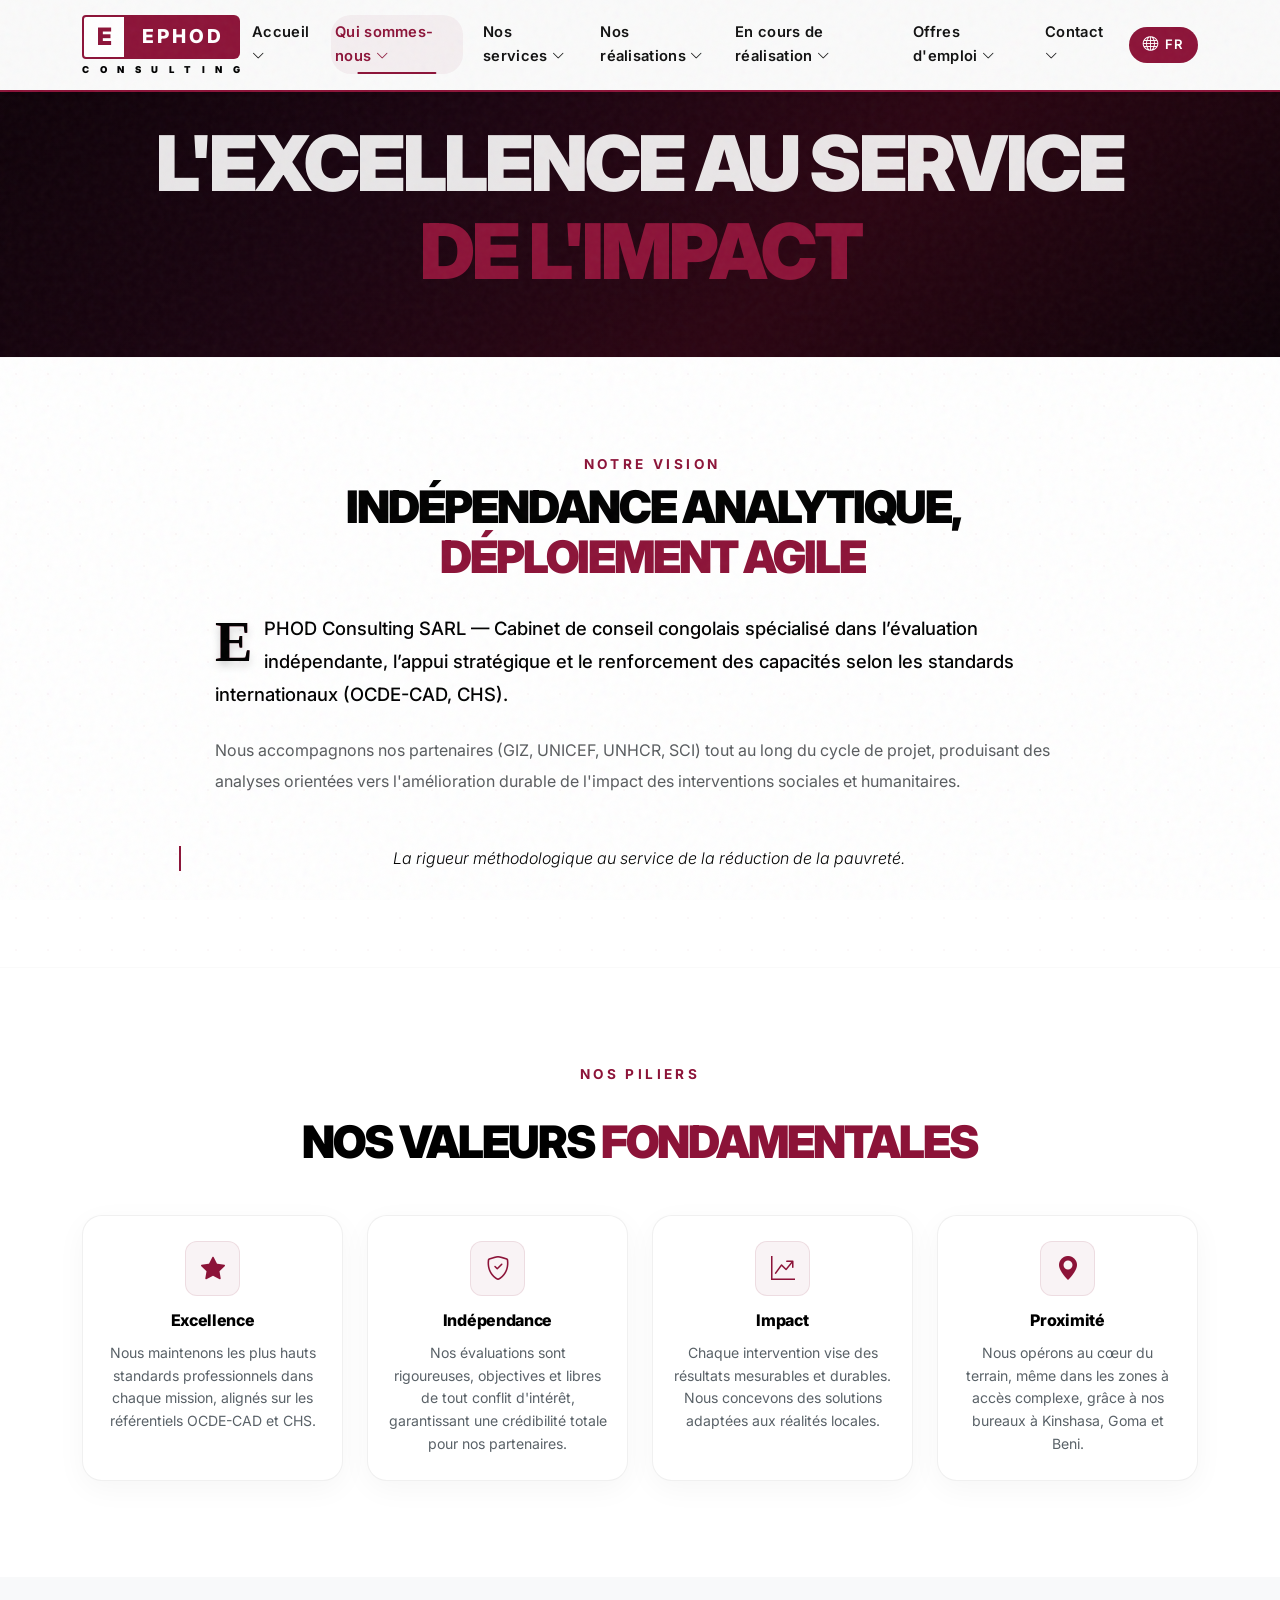
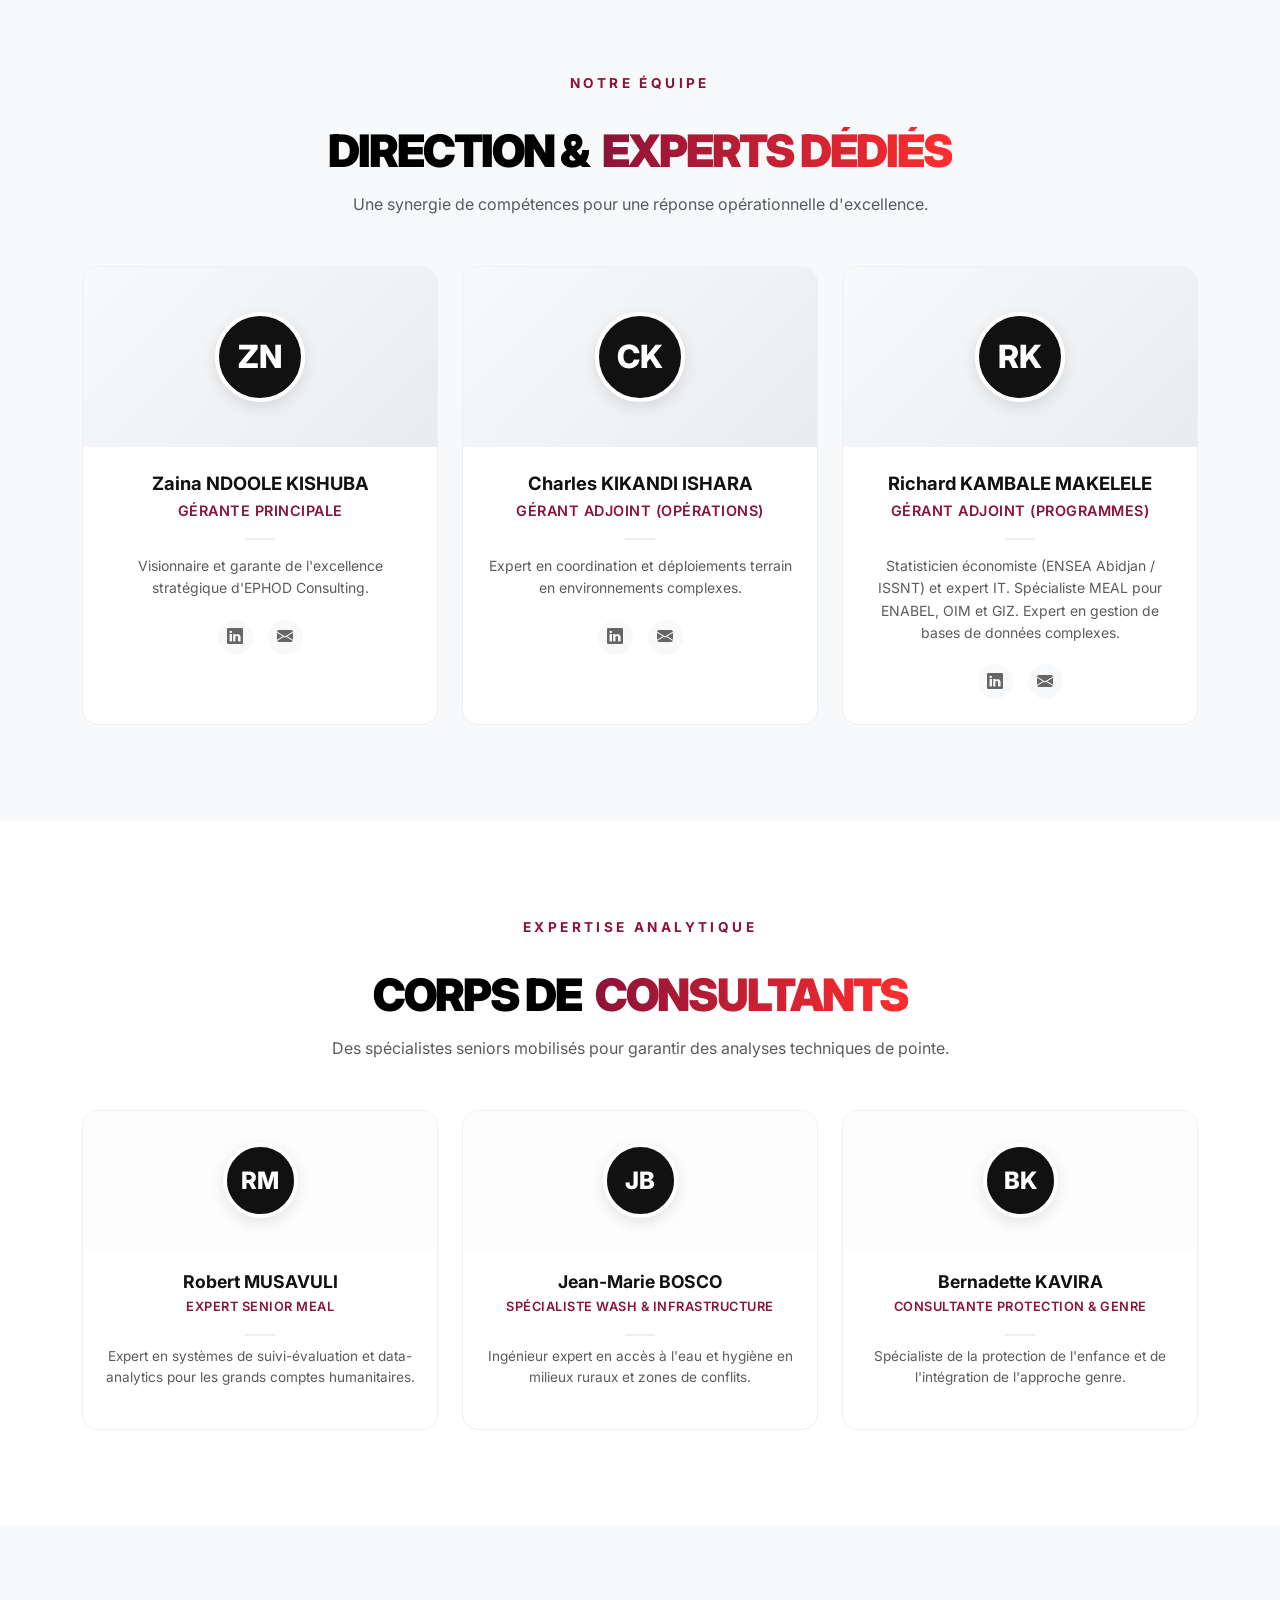
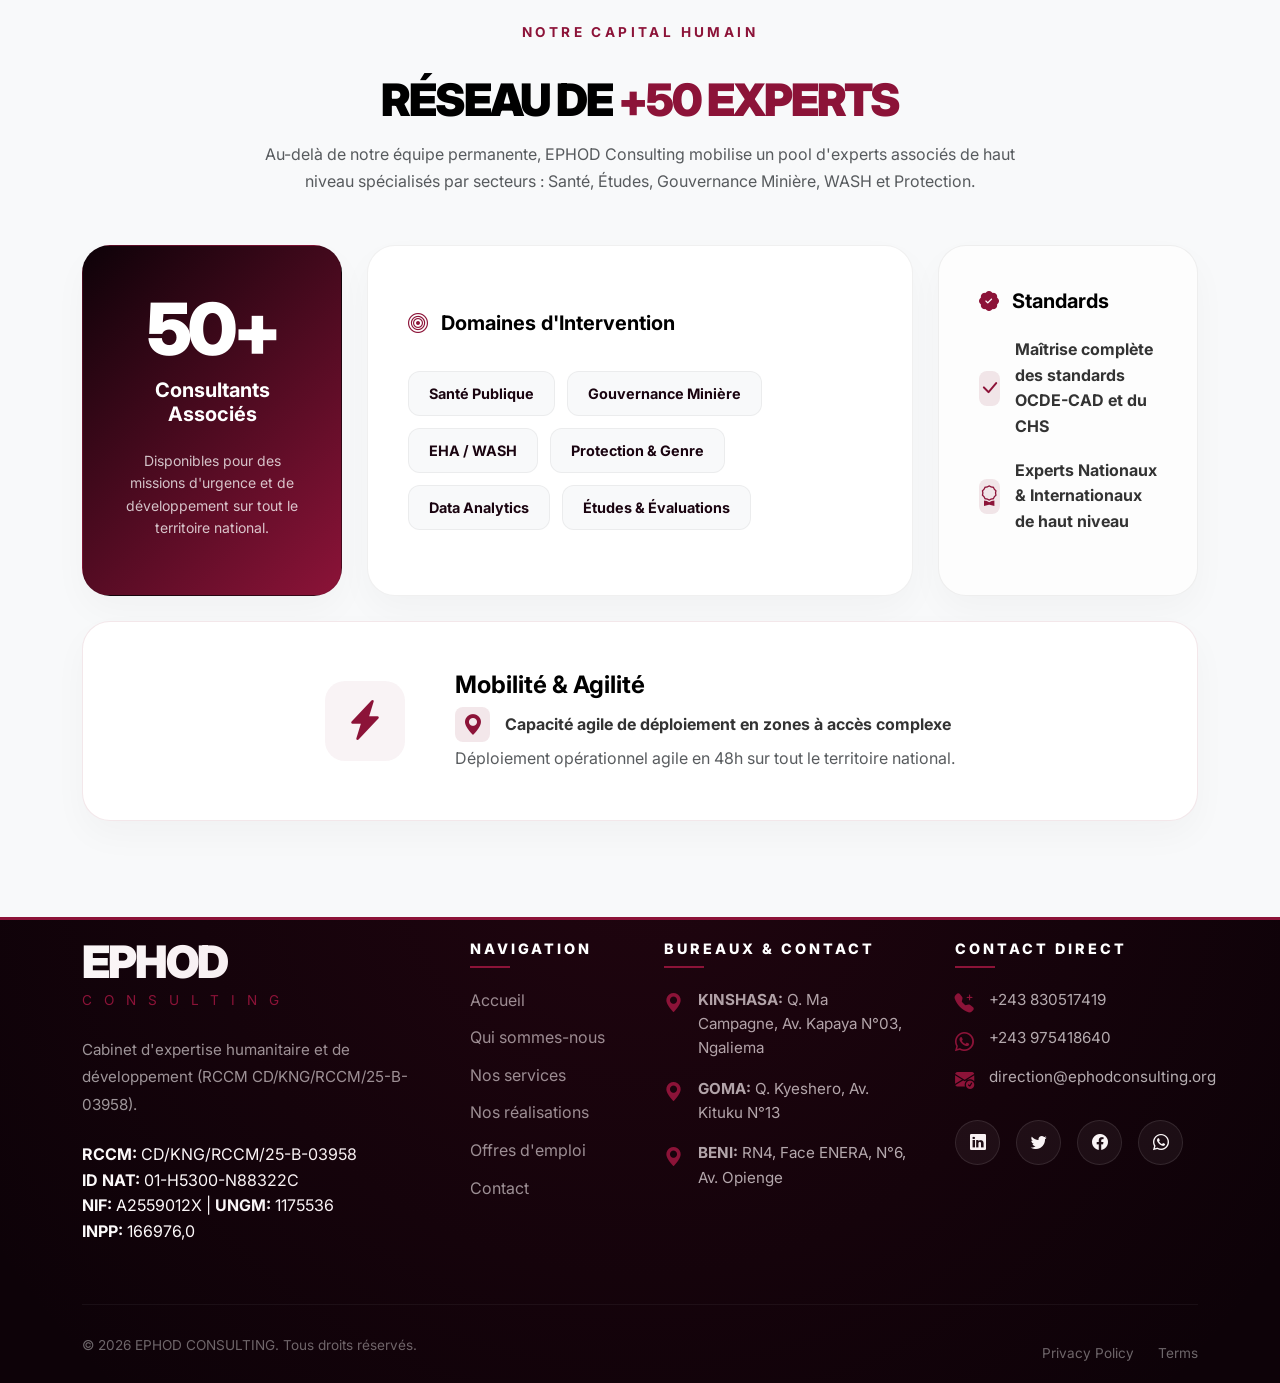
==== commit 5226beb2: "feat: add 'Corps de Consultants' section to About page" ====
--- a/about.html
+++ b/about.html
@@ -275,6 +275,63 @@
       </div>
     </div>
   </section>
+  <!-- ========== CORPS DE CONSULTANTS ========== -->
+  <section class="py-5 bg-white" id="consultants">
+    <div class="container py-lg-5">
+      <div class="text-center mb-5 fade-up">
+        <span class="section-label-rmda" data-i18n="about.consultants_label">EXPERTISE ANALYTIQUE</span>
+        <h2 class="srv-grid-heading" data-i18n="about.consultants_title">Corps de <span>Consultants</span></h2>
+        <p class="mt-3 text-muted mx-auto" style="max-width:700px;" data-i18n="about.consultants_desc">Des spécialistes seniors mobilisés pour garantir des analyses techniques de pointe.</p>
+      </div>
+
+      <div class="row g-4 justify-content-center">
+        <!-- Expert MEAL -->
+        <div class="col-md-6 col-lg-4 fade-up">
+          <div class="team-card-premium">
+            <div class="team-card-top" style="background: #fdfdfd; height: 140px;">
+              <div class="team-avatar-placeholder" style="width: 75px; height: 75px; font-size: 1.5rem;">RM</div>
+            </div>
+            <div class="team-card-body" style="padding: 20px;">
+              <h5 class="team-name" style="font-size: 1.1rem;">Robert MUSAVULI</h5>
+              <p class="team-role" style="font-size: 0.8rem;" data-i18n="about.role_meal">Expert Senior MEAL</p>
+              <div class="team-divider" style="margin: 10px auto;"></div>
+              <p class="team-bio small text-muted" style="font-size: 0.85rem;" data-i18n="about.bio_meal">Expert en systèmes de suivi-évaluation et data-analytics pour les grands comptes.</p>
+            </div>
+          </div>
+        </div>
+
+        <!-- Expert WASH -->
+        <div class="col-md-6 col-lg-4 fade-up" style="transition-delay: 0.1s;">
+          <div class="team-card-premium">
+            <div class="team-card-top" style="background: #fdfdfd; height: 140px;">
+              <div class="team-avatar-placeholder" style="width: 75px; height: 75px; font-size: 1.5rem;">JB</div>
+            </div>
+            <div class="team-card-body" style="padding: 20px;">
+              <h5 class="team-name" style="font-size: 1.1rem;">Jean-Marie BOSCO</h5>
+              <p class="team-role" style="font-size: 0.8rem;" data-i18n="about.role_wash">Spécialiste WASH</p>
+              <div class="team-divider" style="margin: 10px auto;"></div>
+              <p class="team-bio small text-muted" style="font-size: 0.85rem;" data-i18n="about.bio_wash">Ingénieur expert en accès à l'eau et hygiène en milieux ruraux et zones de conflits.</p>
+            </div>
+          </div>
+        </div>
+
+        <!-- Expert Protection -->
+        <div class="col-md-6 col-lg-4 fade-up" style="transition-delay: 0.2s;">
+          <div class="team-card-premium">
+            <div class="team-card-top" style="background: #fdfdfd; height: 140px;">
+              <div class="team-avatar-placeholder" style="width: 75px; height: 75px; font-size: 1.5rem;">BK</div>
+            </div>
+            <div class="team-card-body" style="padding: 20px;">
+              <h5 class="team-name" style="font-size: 1.1rem;">Bernadette KAVIRA</h5>
+              <p class="team-role" style="font-size: 0.8rem;" data-i18n="about.role_protection">Consultante Protection</p>
+              <div class="team-divider" style="margin: 10px auto;"></div>
+              <p class="team-bio small text-muted" style="font-size: 0.85rem;" data-i18n="about.bio_protection">Spécialiste de la protection de l'enfance et de l'intégration de l'approche genre.</p>
+            </div>
+          </div>
+        </div>
+      </div>
+    </div>
+  </section>
 
   <!-- ========== EXPERTS NETWORK (BENTO REDESIGN) ========== -->
   <section class="py-5 bg-light overflow-hidden" id="network">
--- a/css/style.css
+++ b/css/style.css
@@ -6662,7 +6662,7 @@
 .team-avatar-placeholder {
   width: 90px;
   height: 90px;
-  background: var(--dark);
+  background: #111111;
   color: white;
   border-radius: 50%;
   display: flex;
@@ -6687,7 +6687,7 @@
 
 .team-name {
   font-weight: 700;
-  color: var(--dark);
+  color: #111111;
   margin-bottom: 5px;
   font-size: 1.15rem;
 }
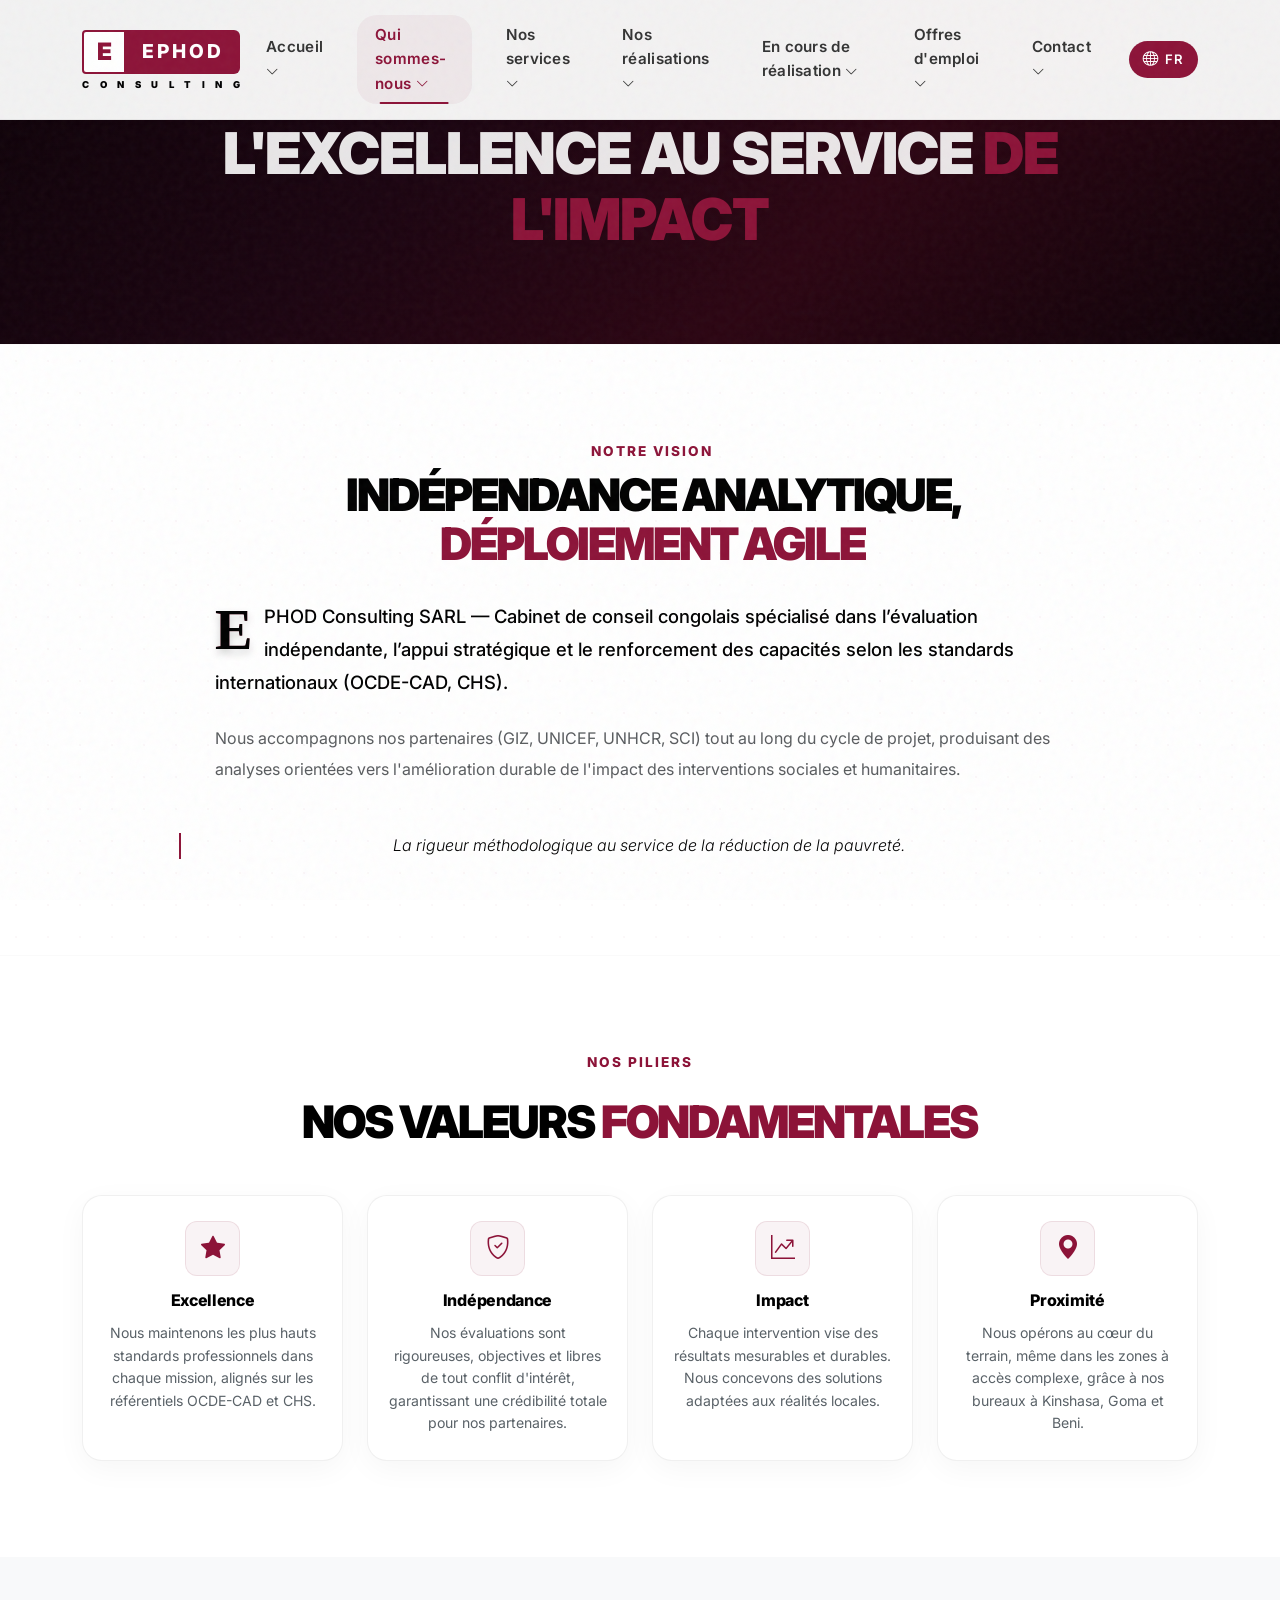
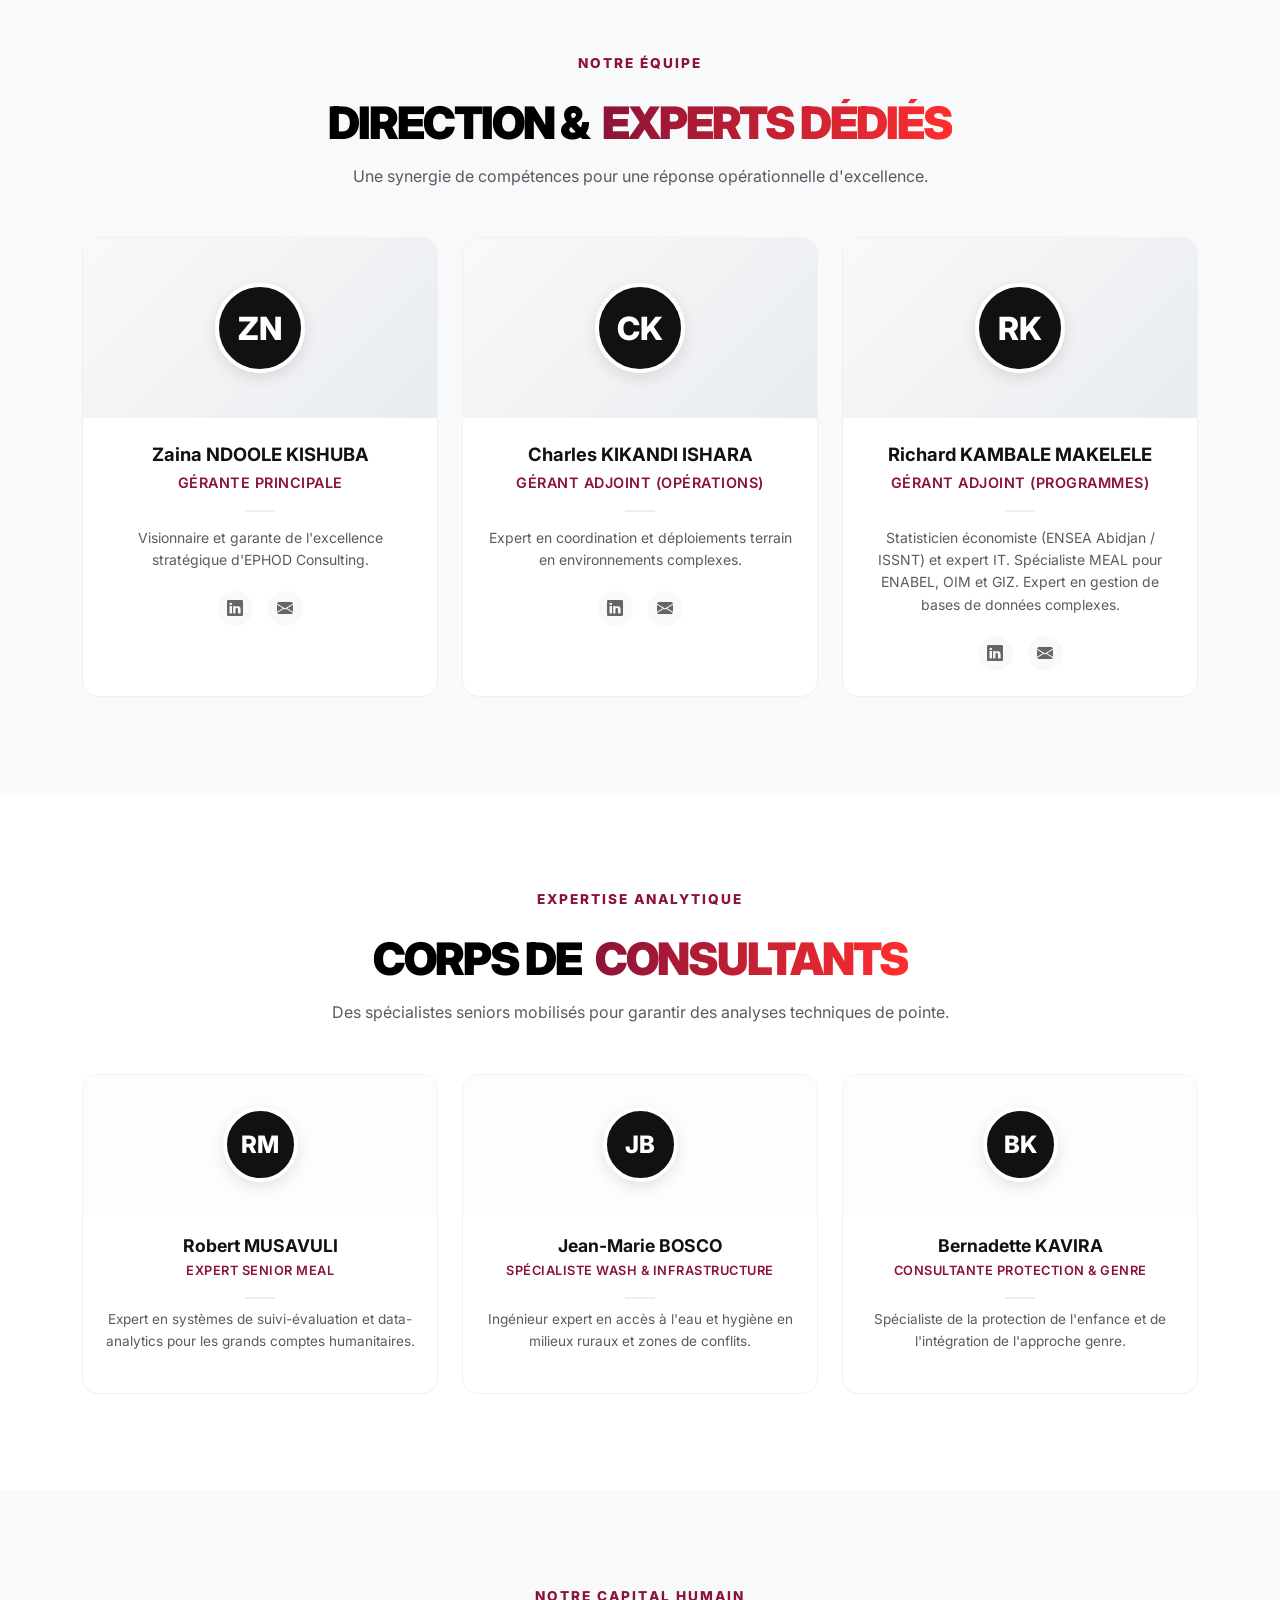
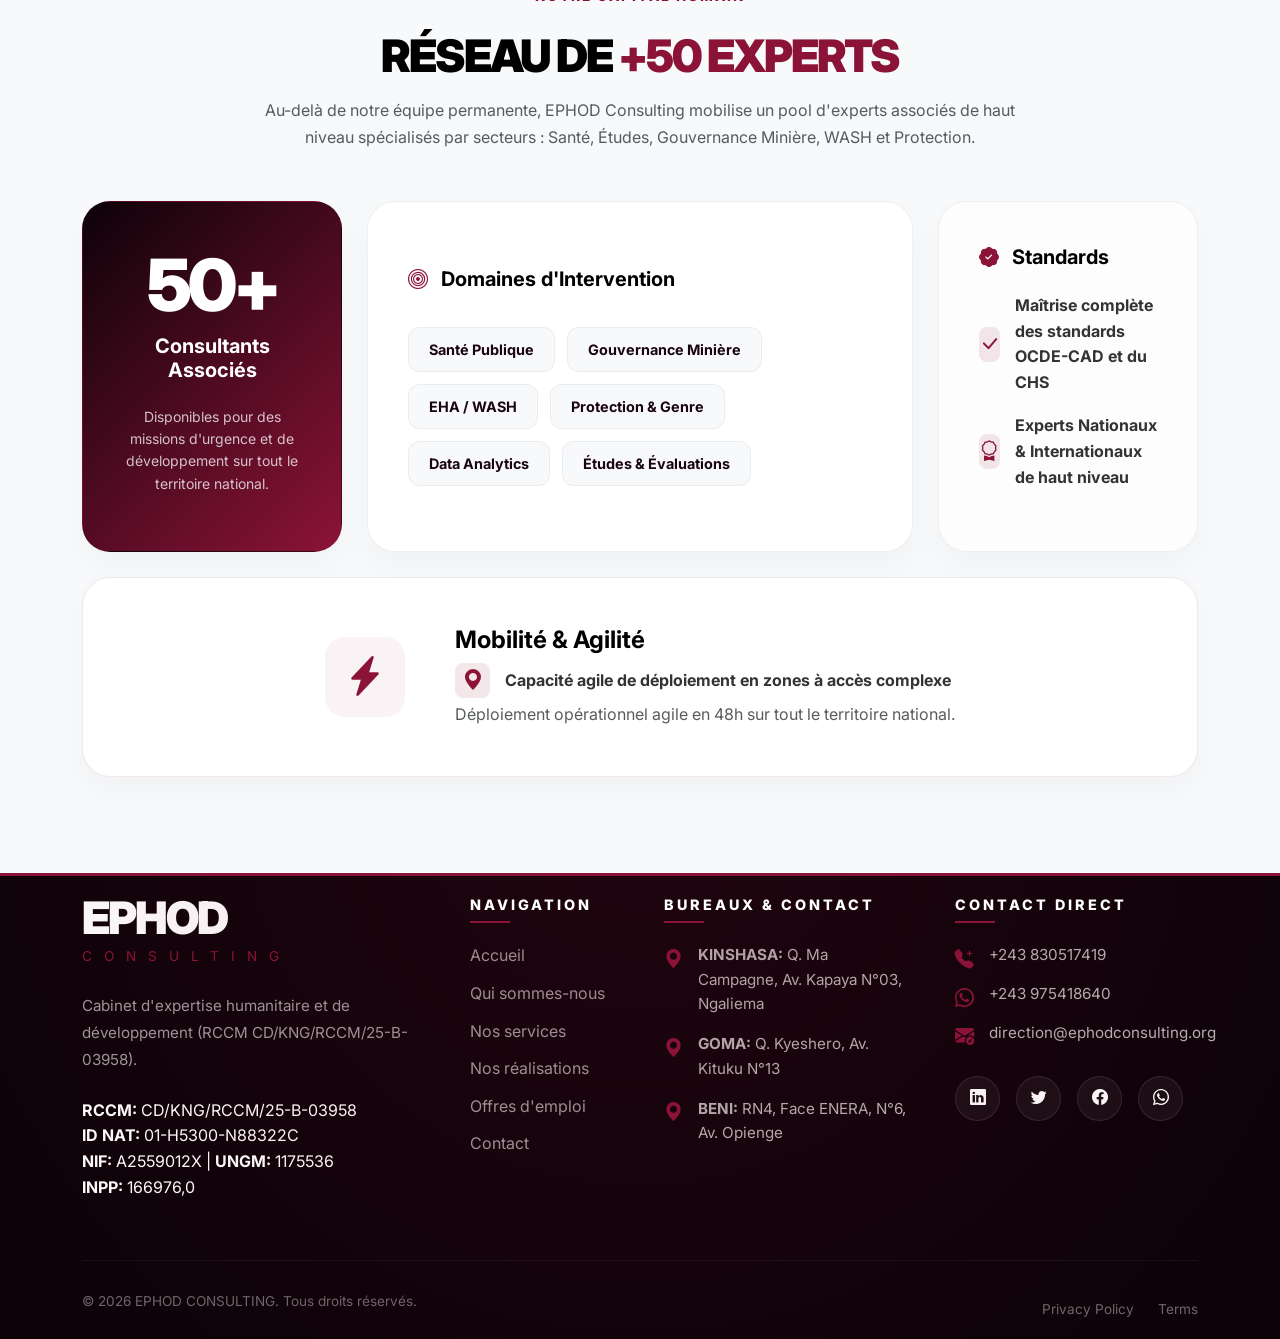
==== commit 19a4d725: "Final professional redesign of navigation dropdown and transcription fixes" ====
--- a/about.html
+++ b/about.html
@@ -9,7 +9,7 @@
   <link href="https://fonts.googleapis.com/css2?family=Inter:wght@300;400;500;600;700;800;900&display=swap" rel="stylesheet">
   <link href="https://cdn.jsdelivr.net/npm/bootstrap@5.3.0/dist/css/bootstrap.min.css" rel="stylesheet">
   <link href="https://cdn.jsdelivr.net/npm/bootstrap-icons@1.10.5/font/bootstrap-icons.css" rel="stylesheet">
-  <link rel="stylesheet" href="css/style.css?v=2.2">
+  <link rel="stylesheet" href="css/style.css?v=6.0">
   <link rel="icon" type="image/svg+xml" href="img/favicon.svg">
   <meta property="og:title" content="EPHOD Consulting">
   <meta property="og:description" content="Expertise analytique, évaluation stratégique et renforcement des capacités en RDC.">
@@ -400,6 +400,8 @@
 
   <!-- ========== FOOTER ========== -->
 
+<!-- ========== RMDA GROUP EXACT FOOTER ========== -->
+
   <!-- ========== FULL INSTITUTIONAL FOOTER ========== -->
   <footer class="main-footer">
     <div class="container">
@@ -412,7 +414,7 @@
             <div class="footer-logo-sub">CONSULTING</div>
           </div>
           <p class="footer-desc-text mt-4">
-             <span data-i18n="footer.desc">Cabinet d'expertise humanitaire et de développement. Spécialisé en planification, MEAL et opérationnalisation du développement.</span>
+            <span data-i18n="footer.desc">Cabinet d'expertise humanitaire et de développement. Spécialisé en planification, MEAL et opérationnalisation du développement.</span>
           </p>
           <div class="footer-legal-grid mt-4">
             <div class="legal-item"><strong>RCCM:</strong> CD/KNG/RCCM/25-B-03958</div>
@@ -475,7 +477,7 @@
             <a href="#"><i class="bi bi-linkedin"></i></a>
             <a href="#"><i class="bi bi-twitter"></i></a>
             <a href="#"><i class="bi bi-facebook"></i></a>
-            <a href="https://wa.me/243830517419" target="_blank" title="Nous contacter sur WhatsApp"><i class="bi bi-whatsapp"></i></a>
+            <a href="https://wa.me/243830517419" target="_blank" rel="noopener noreferrer" title="Nous contacter sur WhatsApp"><i class="bi bi-whatsapp"></i></a>
           </div>
         </div>
 
@@ -492,9 +494,14 @@
   </footer>
 
   <script defer src="https://cdn.jsdelivr.net/npm/bootstrap@5.3.0/dist/js/bootstrap.bundle.min.js"></script>
-  <script defer src="js/lang.js?v=2.2"></script>
-  <script defer src="js/main.js?v=2.2"></script>
-
-
+  <script defer src="js/lang.js?v=6.0"></script>
+  <script defer src="js/main.js?v=6.0"></script>
+
+
+  <script>
+    if ('serviceWorker' in navigator) {
+      navigator.serviceWorker.register('./sw.js?v=6.0');
+    }
+  </script>
 </body>
-</html>+</html>
--- a/css/style.css
+++ b/css/style.css
@@ -239,10 +239,12 @@
   color: #ffffff;
   position: relative;
   overflow: hidden;
-  min-height: 500px;
+  min-height: 380px;
   display: flex;
   align-items: center;
-  padding: 120px 0 80px;
+  justify-content: center;
+  text-align: center;
+  padding: 120px 0 60px;
 }
 .logo-text-wrap span {
   color: var(--white);
@@ -645,14 +647,18 @@
   position: absolute;
   top: 100%;
   left: 50%;
-  transform: translateX(-50%) translateY(10px);
-  background: var(--white);
-  border-radius: 12px;
-  box-shadow: 0 25px 60px rgba(0,0,0,0.15);
+  transform: translateX(-50%) translateY(15px);
+  background: rgba(255, 255, 255, 0.92);
+  backdrop-filter: blur(15px);
+  -webkit-backdrop-filter: blur(15px);
+  border-radius: 16px;
+  box-shadow: 
+    0 10px 40px rgba(0, 0, 0, 0.08),
+    0 4px 12px rgba(140, 19, 56, 0.04),
+    inset 0 0 0 1px rgba(255, 255, 255, 0.4);
   border: 1px solid rgba(140, 19, 56, 0.1);
-  border-top: 5px solid var(--accent-red); /* Intense Red Top */
-  padding: 16px;
-  min-width: 280px;
+  padding: 12px;
+  min-width: 320px;
   opacity: 0;
   visibility: hidden;
   transition: all 0.4s cubic-bezier(0.16, 1, 0.3, 1);
@@ -661,14 +667,14 @@
 .nav-dropdown::before {
   content: '';
   position: absolute;
-  top: -10px;
+  top: -8px;
   left: 50%;
   transform: translateX(-50%) rotate(45deg);
-  width: 18px;
-  height: 18px;
-  background: var(--accent-red); /* Red Pointer */
-  border-top: 1px solid var(--accent-red);
-  border-left: 1px solid var(--accent-red);
+  width: 16px;
+  height: 16px;
+  background: rgba(255, 255, 255, 0.95);
+  border-top: 1px solid rgba(140, 19, 56, 0.1);
+  border-left: 1px solid rgba(140, 19, 56, 0.1);
   display: block;
 }
 .nav-item.has-dropdown:hover .nav-dropdown {
@@ -679,36 +685,61 @@
 .nav-dropdown-item {
   display: flex;
   align-items: center;
-  gap: 14px;
-  padding: 12px 18px;
-  border-radius: 8px;
-  color: #222222;
+  gap: 16px;
+  padding: 14px 18px;
+  border-radius: 12px;
+  color: #1a1a1a;
   text-decoration: none;
-  transition: all 0.3s ease;
-  font-size: 0.92rem;
-  font-weight: 600;
+  transition: all 0.3s cubic-bezier(0.4, 0, 0.2, 1);
+  position: relative;
+  overflow: hidden;
+}
+.nav-dropdown-item::after {
+  content: '';
+  position: absolute;
+  left: 0;
+  top: 50%;
+  transform: translateY(-50%) scaleY(0);
+  width: 4px;
+  height: 20px;
+  background: var(--primary);
+  border-radius: 0 4px 4px 0;
+  transition: transform 0.3s ease;
 }
 .nav-dropdown-item:hover {
-  background: linear-gradient(135deg, var(--accent-red) 0%, var(--accent-deep) 100%); /* Bordeaux Gradient Hover */
-  color: var(--white) !important;
-  transform: translateX(5px);
-  box-shadow: 0 10px 20px rgba(140, 19, 56, 0.2);
+  background: rgba(140, 19, 56, 0.05);
+  color: var(--primary) !important;
+  padding-left: 22px;
+}
+.nav-dropdown-item:hover::after {
+  transform: translateY(-50%) scaleY(1);
 }
 .nav-dropdown-item i {
-  width: 42px;
-  height: 42px;
-  border-radius: 8px;
+  width: 44px;
+  height: 44px;
+  border-radius: 10px;
   display: flex;
   align-items: center;
   justify-content: center;
-  font-size: 1.1rem;
+  font-size: 1.2rem;
   flex-shrink: 0;
   transition: all 0.3s ease;
-}
-.nav-dropdown-item i.icon-red { background: rgba(140,19,56,0.1); color: var(--accent-red); }
-.nav-dropdown-item i.icon-accent { background: rgba(0,0,0,0.04); color: #333; }
-.nav-dropdown-item:hover i.icon-red { background: rgba(255,255,255,0.15); color: var(--white); }
-.nav-dropdown-item:hover i.icon-accent { background: rgba(255,255,255,0.1); color: var(--white); }
+  background: rgba(140, 19, 56, 0.06);
+  color: var(--primary);
+}
+.nav-dropdown-item:hover i {
+  background: var(--primary);
+  color: #fff;
+  transform: rotate(5deg) scale(1.05);
+}
+.nav-dropdown-item i.icon-accent { 
+  background: rgba(0, 0, 0, 0.04); 
+  color: #333; 
+}
+.nav-dropdown-item:hover i.icon-accent { 
+  background: var(--primary); 
+  color: #fff; 
+}
 
 .nav-dropdown-divider {
   height: 1px;
@@ -716,8 +747,24 @@
   margin: 10px 0;
 }
 .nav-dropdown-item i.icon-grey { background: rgba(255,255,255,0.1); color: var(--grey-light); }
-.nav-dropdown-item span { display: block; }
-.nav-dropdown-item small { color: rgba(255,255,255,0.55); font-size: 0.78rem; font-weight: 400; }
+.nav-dropdown-item span { 
+  display: block; 
+  font-weight: 700;
+  font-size: 0.95rem;
+  letter-spacing: -0.2px;
+  margin-bottom: 2px;
+}
+.nav-dropdown-item small { 
+  color: #666; 
+  font-size: 0.78rem; 
+  font-weight: 400; 
+  display: block;
+  opacity: 0.8;
+}
+.nav-dropdown-item:hover small {
+  color: var(--primary);
+  opacity: 0.7;
+}
 .nav-dropdown-divider {
   height: 1px;
   background: rgba(255,255,255,0.08);
@@ -4497,16 +4544,19 @@
 
 /* --- Elite Banner Title Utilities --- */
 .elite-banner-title {
-  font-weight: 950;
-  font-size: clamp(2.4rem, 7vw, 4.8rem);
+  font-weight: 900;
+  font-size: clamp(1.8rem, 4.5vw, 4.2rem);
   text-transform: uppercase;
-  letter-spacing: -3px;
+  letter-spacing: -1px;
   line-height: 1.15;
   text-align: center;
   margin: 0 auto;
-  max-width: 1100px;
-}
-.elite-banner-title .color-noir { color: #111; }
+  max-width: 95vw;
+  word-wrap: break-word;
+  overflow-wrap: break-word;
+  white-space: normal;
+}
+.elite-banner-title .color-noir { color: #ffffff; }
 .elite-banner-title .color-rouge { color: var(--primary); }
 
 /* --- Elite Portfolio Cards --- */
@@ -5196,6 +5246,7 @@
   background: linear-gradient(135deg, #0d0208 0%, #1a0410 35%, #2b0512 65%, #0d0208 100%) !important;
   color: #ffffff;
   position: relative;
+  overflow: visible;
   min-height: 280px;
   display: flex;
   align-items: center;
@@ -5229,21 +5280,22 @@
   margin-top: 15px;
 }
 
-  margin: 0 auto;
-}
-
 .elite-banner-title {
-  font-size: clamp(2.5rem, 6vw, 4.8rem);
+  font-size: clamp(1.8rem, 4.5vw, 4.2rem);
   font-weight: 900;
   text-transform: uppercase;
-  letter-spacing: -2px;
-  line-height: 1.1;
+  letter-spacing: -1px;
+  line-height: 1.15;
   margin-bottom: 2rem;
   color: #fff;
+  max-width: 95vw;
+  word-wrap: break-word;
+  overflow-wrap: break-word;
+  white-space: normal;
 }
 
 .elite-banner-title .color-noir {
-  color: #ffffff; /* We are on dark banner, so noir = white actually in this context or keep it clear */
+  color: #ffffff;
   opacity: 0.9;
 }
 
@@ -6222,6 +6274,8 @@
     font-size: 0.88rem !important;
     color: var(--text-muted) !important;
   }
+  .nav-dropdown-item::after { display: none !important; }
+  .nav-dropdown-item:hover { background: transparent !important; padding-left: 12px !important; }
   .nav-dropdown-item i {
     width: 32px !important;
     height: 32px !important;
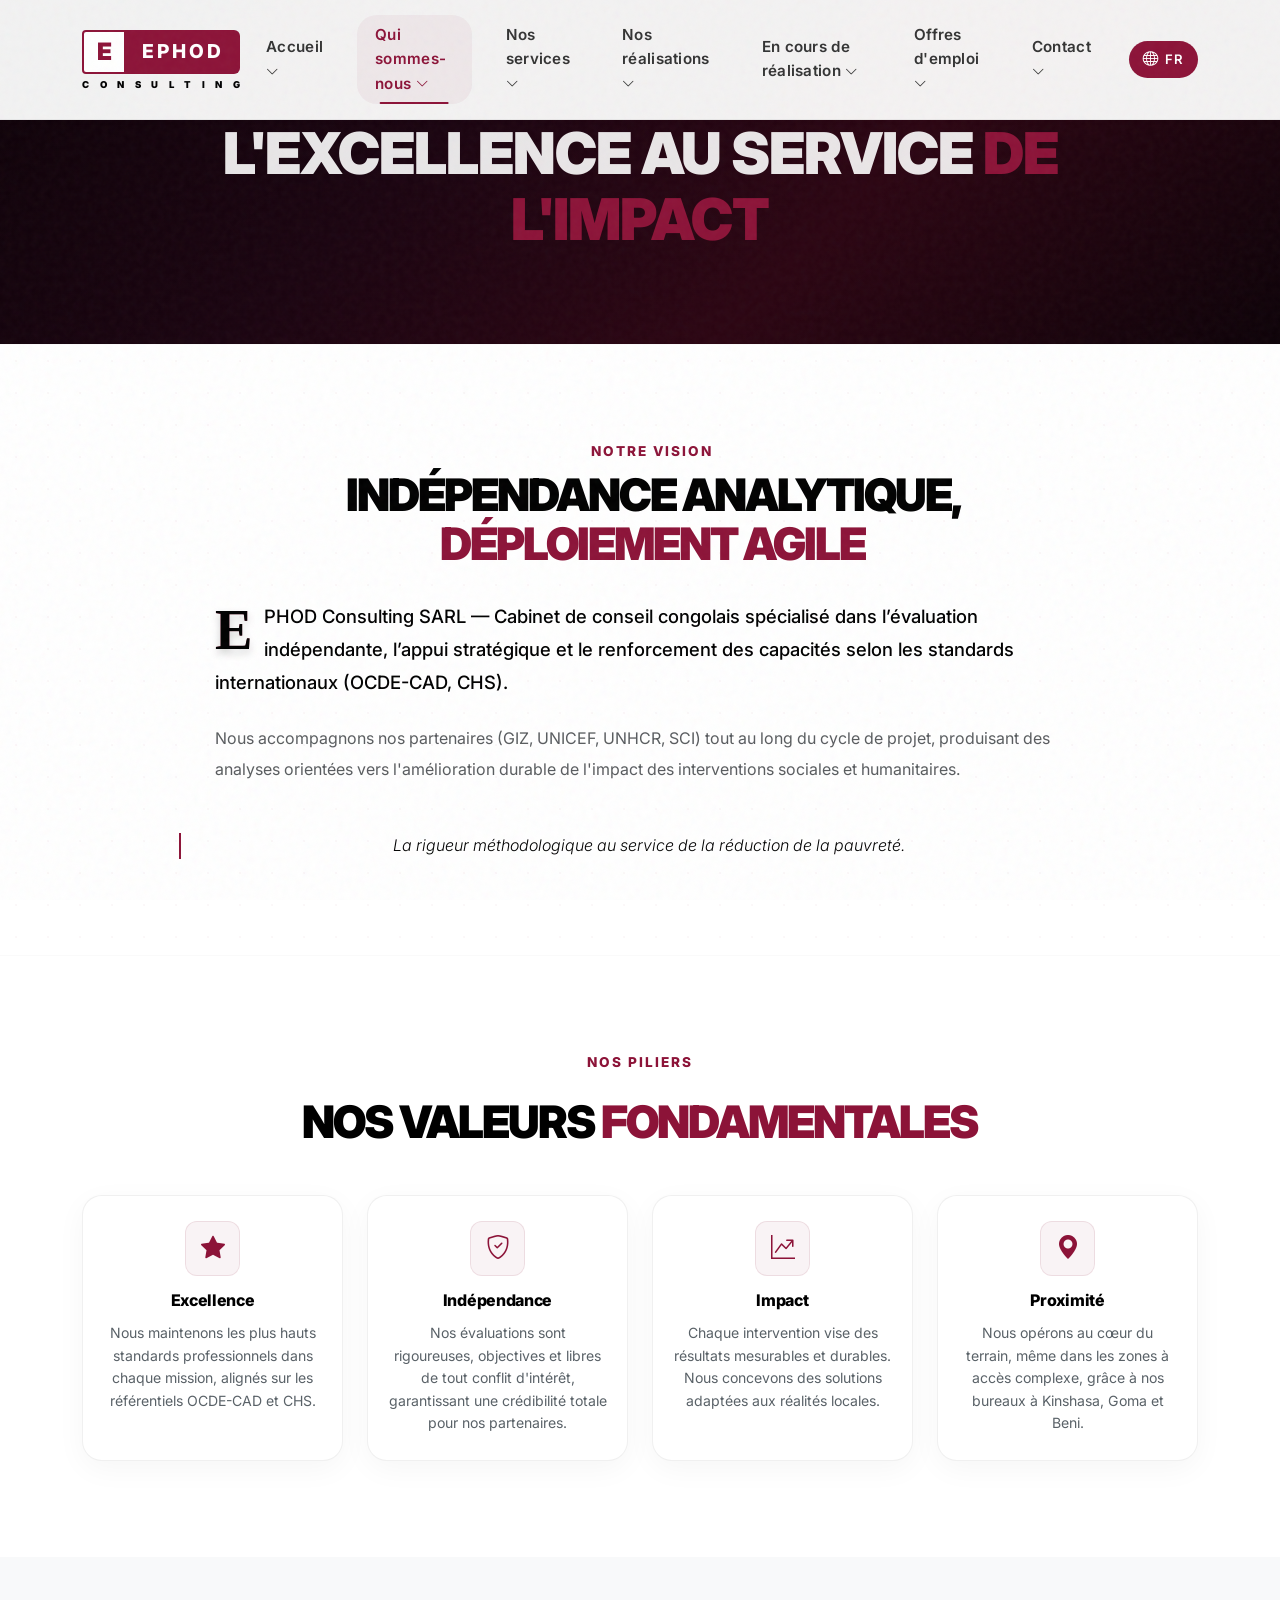
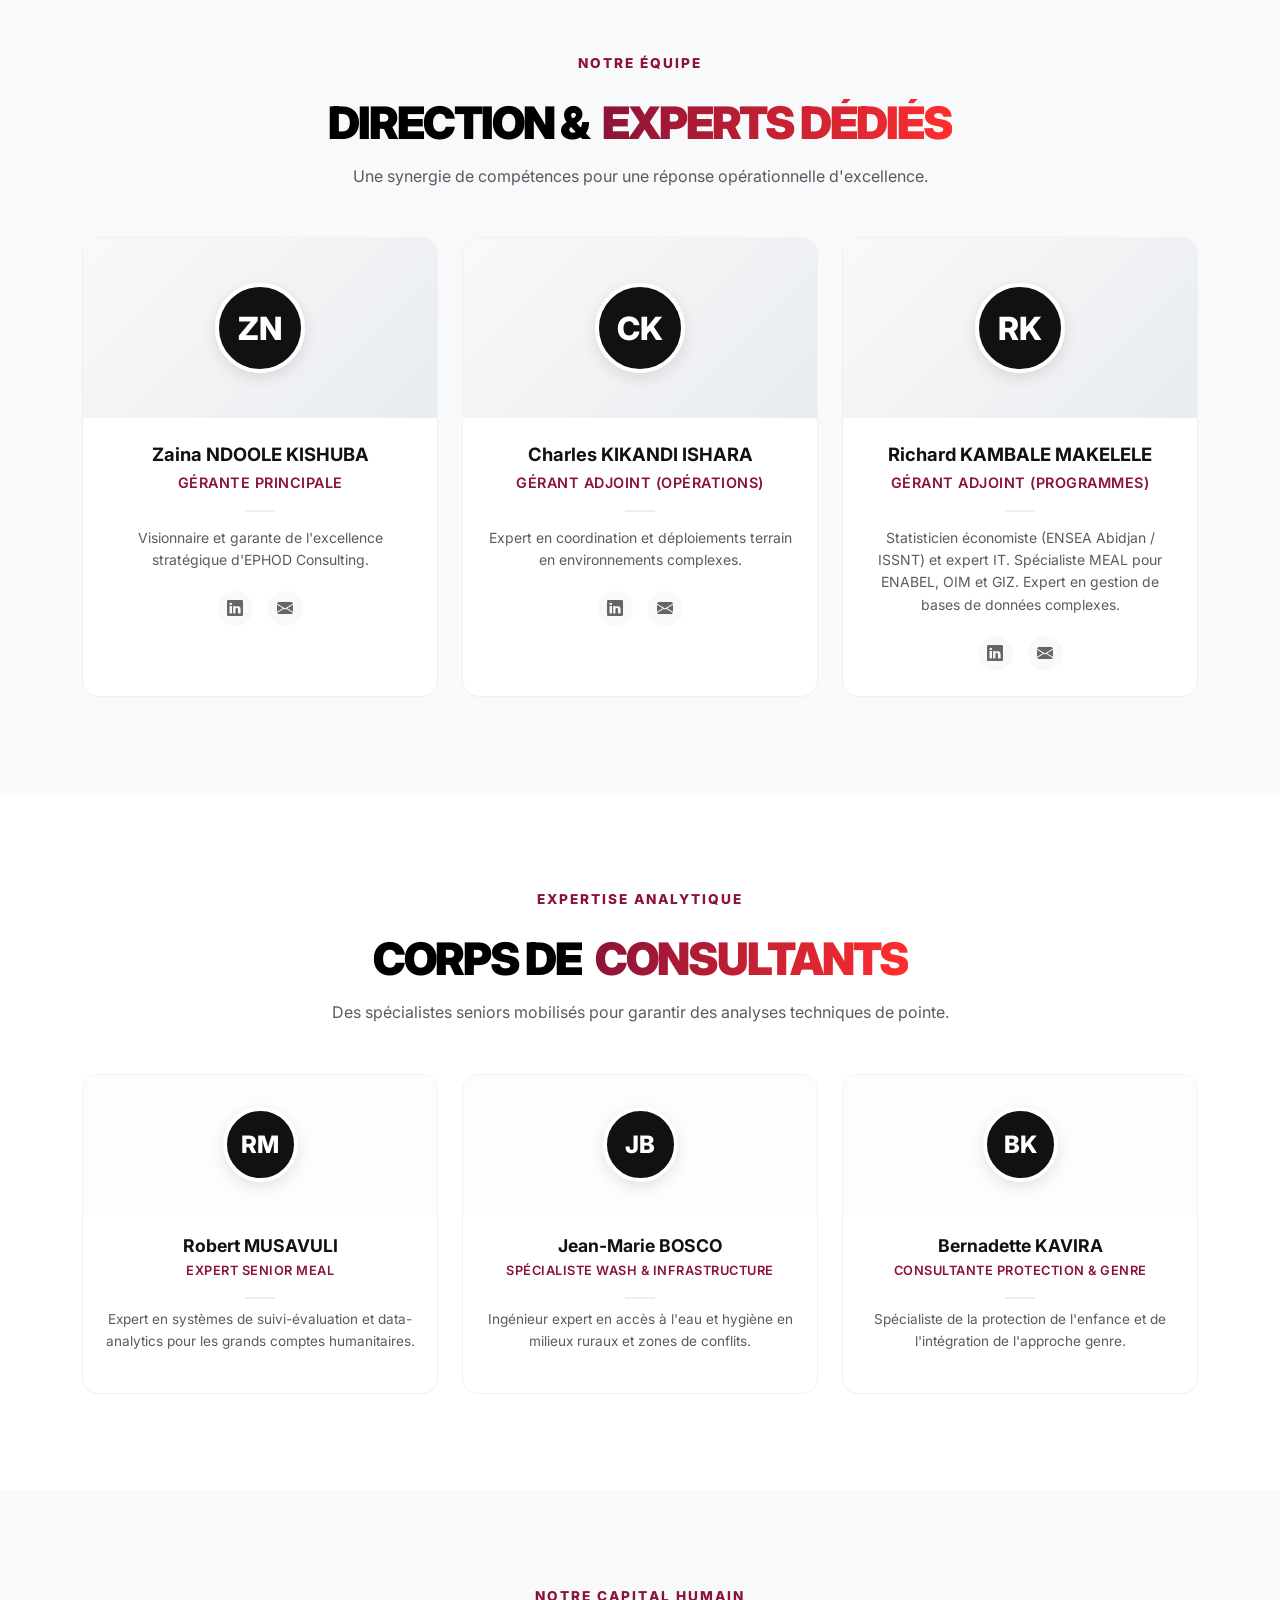
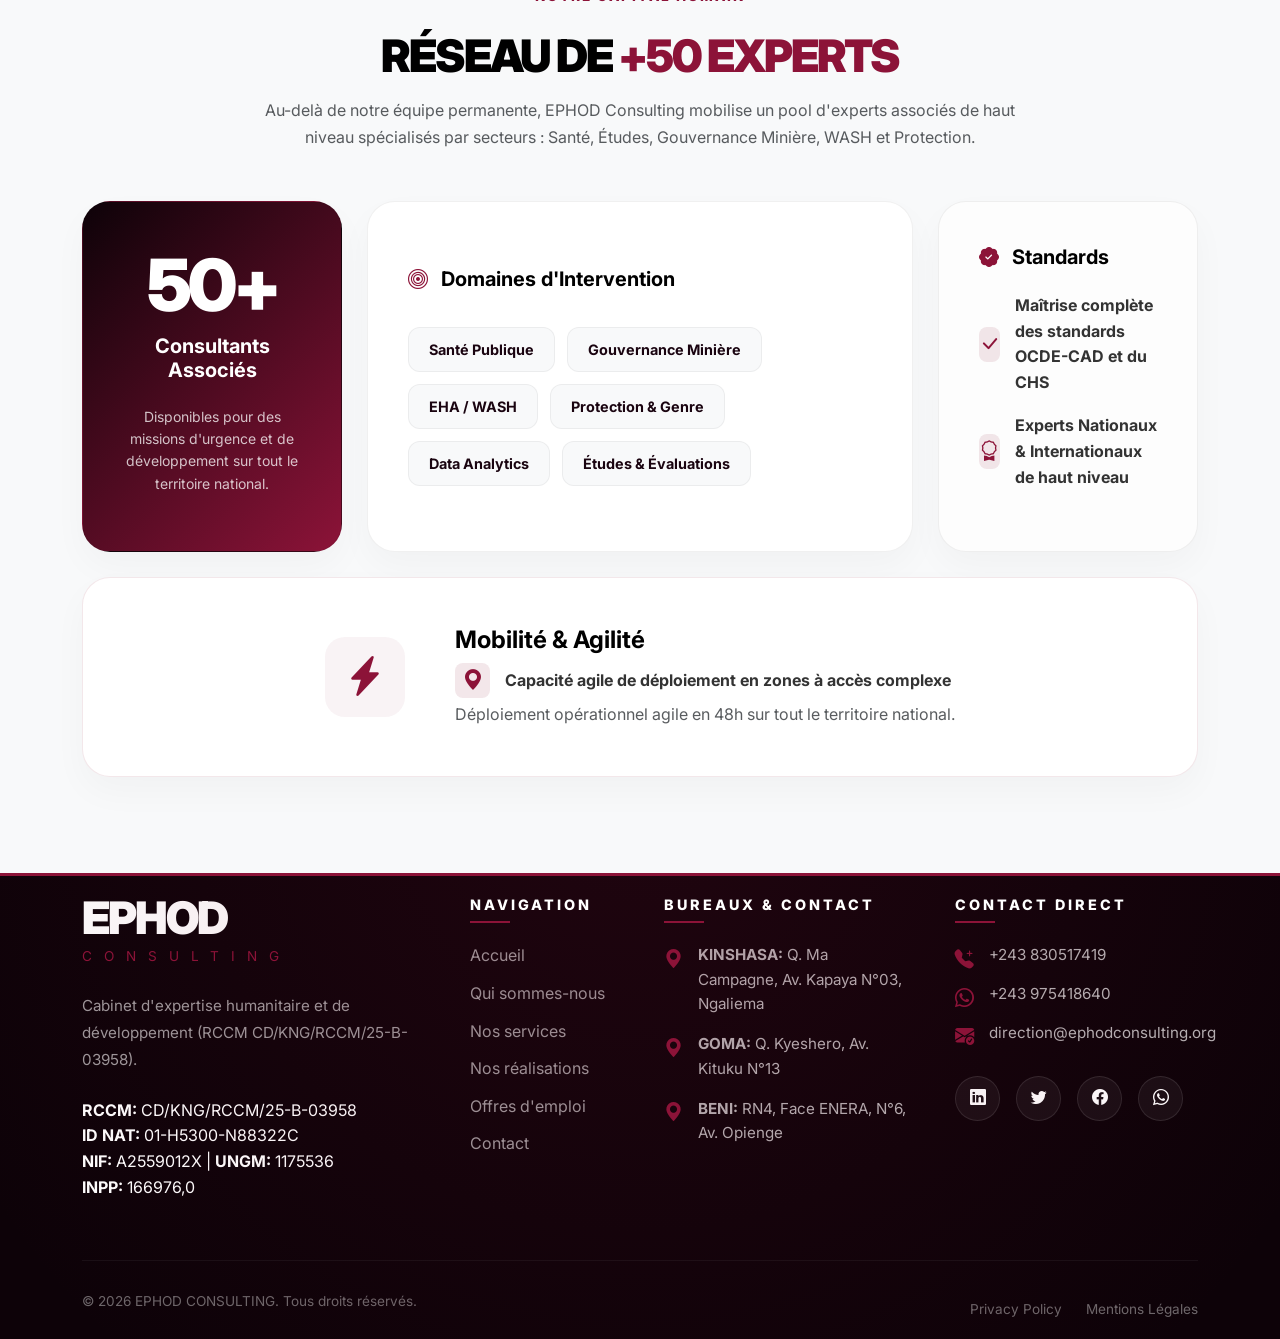
==== commit 7c7cde24: "Fix broken Terms links in footers, update translations and minor cleanups" ====
--- a/about.html
+++ b/about.html
@@ -9,7 +9,7 @@
   <link href="https://fonts.googleapis.com/css2?family=Inter:wght@300;400;500;600;700;800;900&display=swap" rel="stylesheet">
   <link href="https://cdn.jsdelivr.net/npm/bootstrap@5.3.0/dist/css/bootstrap.min.css" rel="stylesheet">
   <link href="https://cdn.jsdelivr.net/npm/bootstrap-icons@1.10.5/font/bootstrap-icons.css" rel="stylesheet">
-  <link rel="stylesheet" href="css/style.css?v=6.0">
+  <link rel="stylesheet" href="css/style.css?v=7.0">
   <link rel="icon" type="image/svg+xml" href="img/favicon.svg">
   <meta property="og:title" content="EPHOD Consulting">
   <meta property="og:description" content="Expertise analytique, évaluation stratégique et renforcement des capacités en RDC.">
@@ -487,20 +487,20 @@
         <p>&copy; 2026 EPHOD CONSULTING. Tous droits réservés.</p>
         <div class="f-bottom-links">
           <a href="privacy.html" data-i18n="footer.privacy">Privacy Policy</a>
-          <a href="#">Terms</a>
+          <a href="privacy.html" data-i18n="footer.terms">Terms</a>
         </div>
       </div>
     </div>
   </footer>
 
   <script defer src="https://cdn.jsdelivr.net/npm/bootstrap@5.3.0/dist/js/bootstrap.bundle.min.js"></script>
-  <script defer src="js/lang.js?v=6.0"></script>
-  <script defer src="js/main.js?v=6.0"></script>
+  <script defer src="js/lang.js?v=7.0"></script>
+  <script defer src="js/main.js?v=7.0"></script>
 
 
   <script>
     if ('serviceWorker' in navigator) {
-      navigator.serviceWorker.register('./sw.js?v=6.0');
+      navigator.serviceWorker.register('./sw.js?v=7.0');
     }
   </script>
 </body>
--- a/css/style.css
+++ b/css/style.css
@@ -6790,3 +6790,50 @@
   color: white;
   transform: translateY(-3px);
 }
+
+/* ============================================================
+   ULTIMATE RESPONSIVE POLISH (v6.0)
+   ============================================================ */
+@media (max-width: 576px) {
+    /* Banner titles fix */
+    .elite-banner-title {
+        font-size: 1.65rem !important;
+        letter-spacing: 0px !important;
+        padding: 0 15px;
+    }
+    
+    .hero-brand-giant--stacked {
+        font-size: 2.5rem !important;
+        letter-spacing: -1px !important;
+    }
+
+    .brand-sub-consulting {
+        letter-spacing: 5px !important;
+        font-size: 0.9rem !important;
+    }
+
+    /* Background decorative text overflow prevention */
+    .quality-card-bg-icon {
+        font-size: 5rem !important;
+        right: 0 !important;
+        bottom: 0 !important;
+        opacity: 0.01 !important;
+    }
+
+    /* Section labels */
+    .section-label-rmda {
+        font-size: 0.75rem !important;
+        letter-spacing: 0.1em !important;
+    }
+
+    /* Padding adjustments */
+    .noir-rouge-elite-banner {
+        padding: 140px 0 60px !important;
+    }
+}
+
+/* Fix for horizontal scroll on some mobile browsers */
+body, html {
+    overflow-x: hidden;
+    width: 100%;
+}
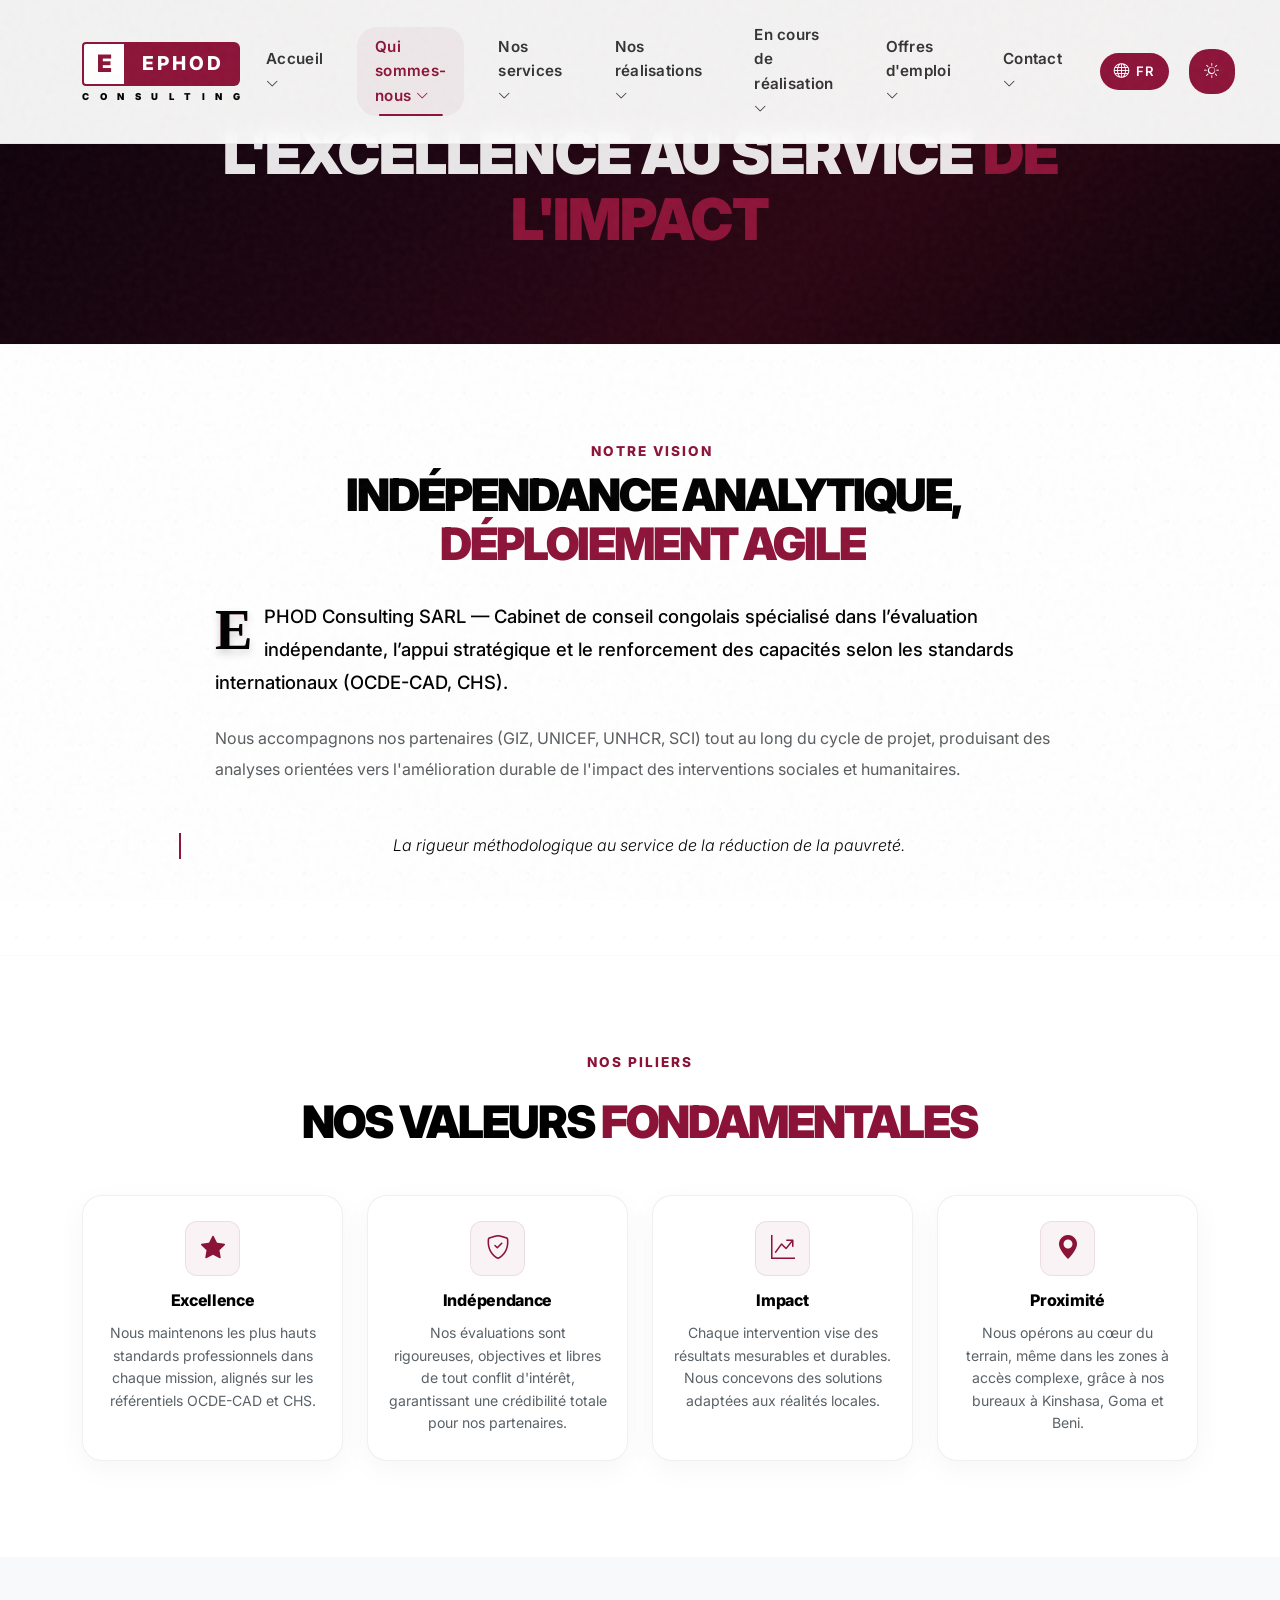
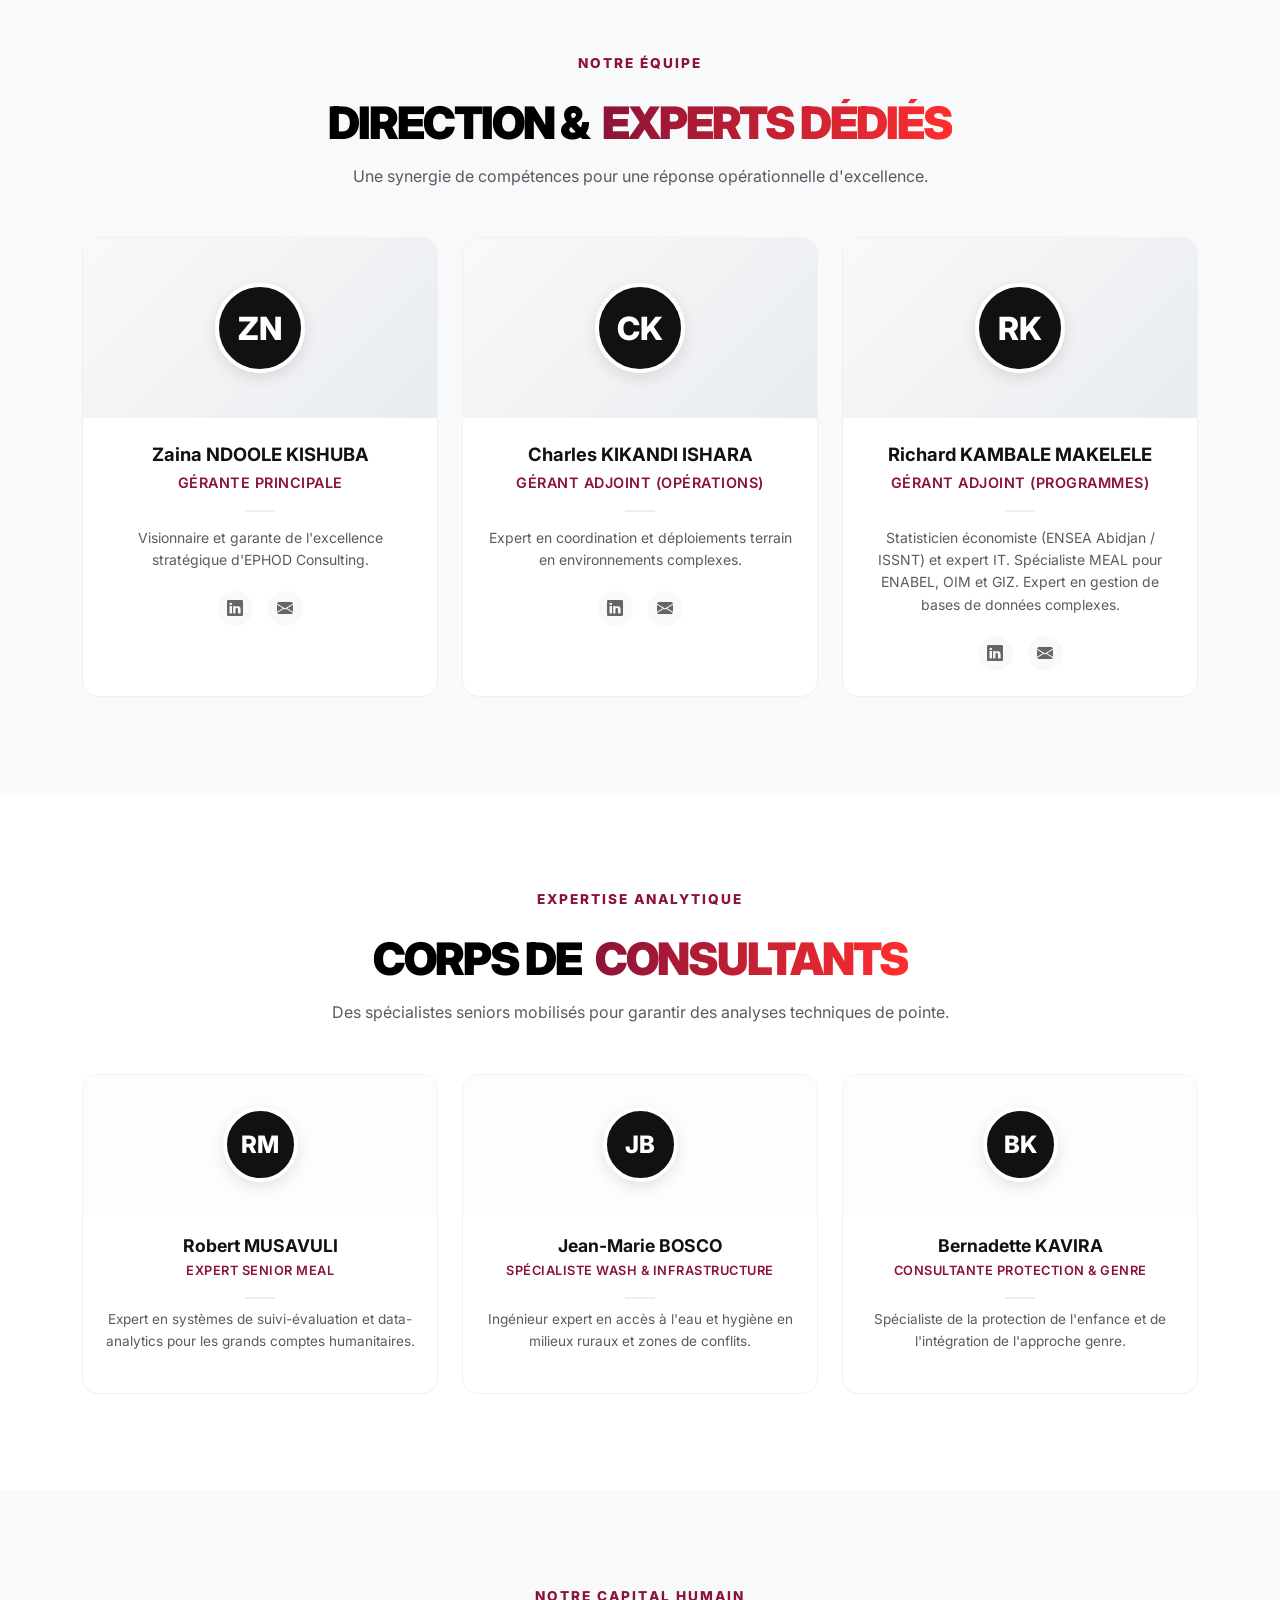
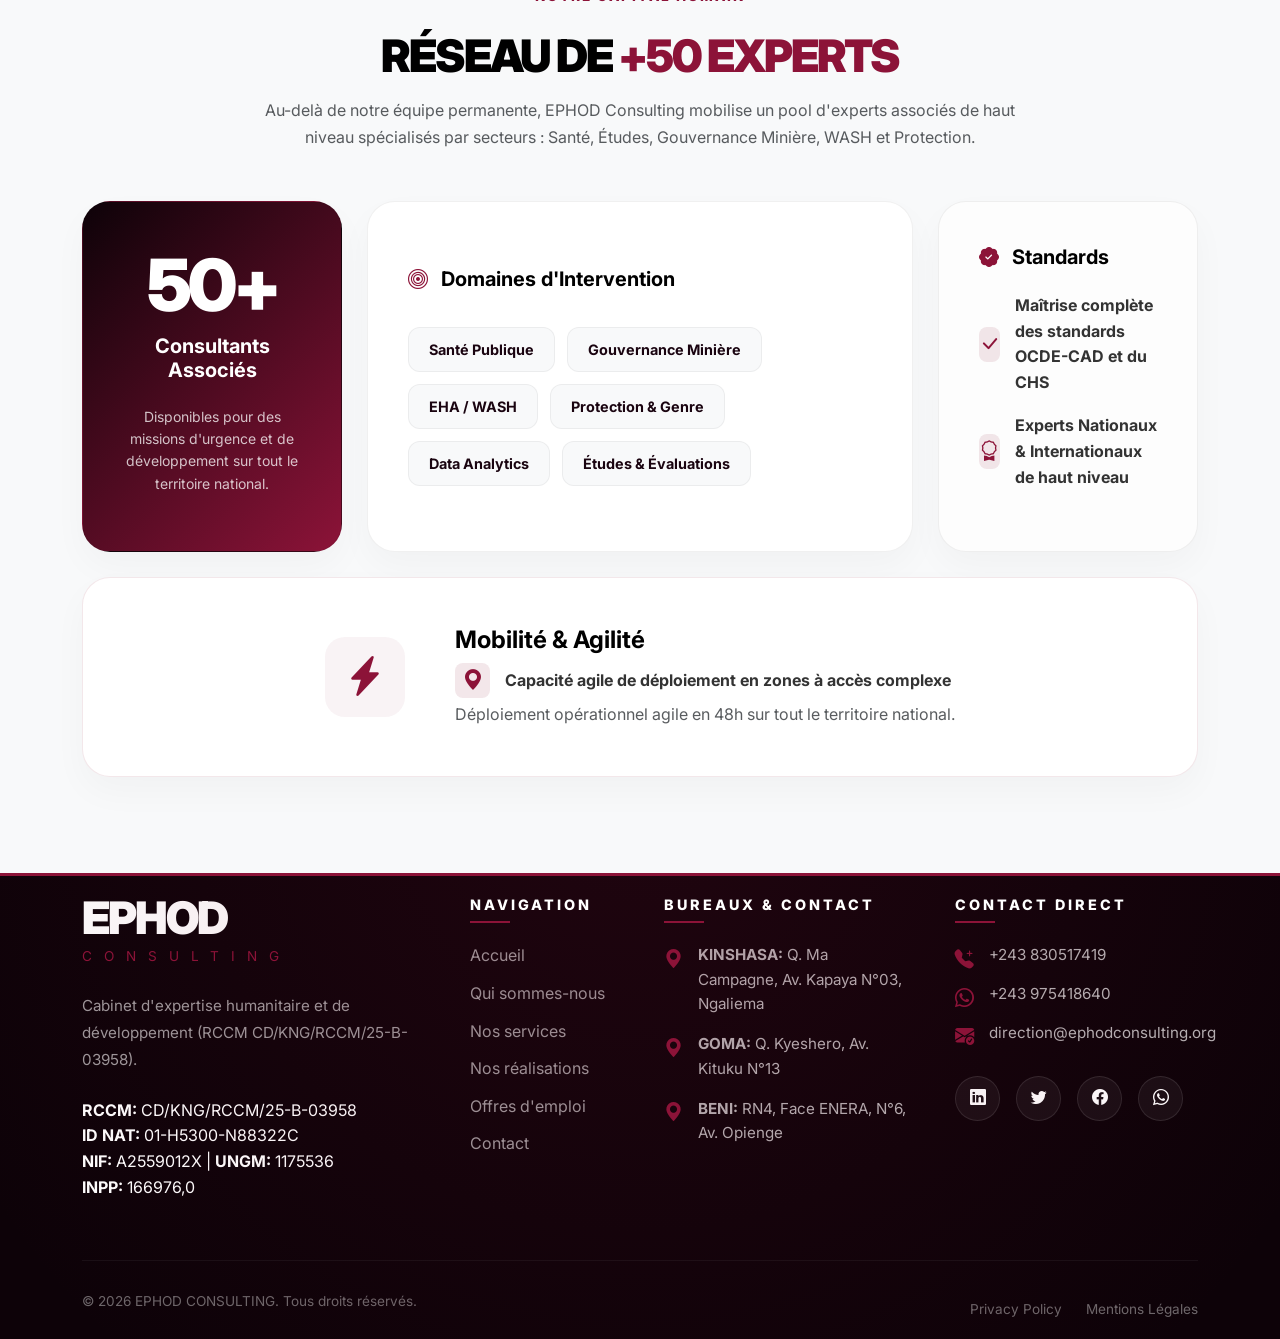
==== commit ba0edb86: "feat: ajout du bouton de theme et overlays CSS securises" ====
--- a/about.html
+++ b/about.html
@@ -9,7 +9,7 @@
   <link href="https://fonts.googleapis.com/css2?family=Inter:wght@300;400;500;600;700;800;900&display=swap" rel="stylesheet">
   <link href="https://cdn.jsdelivr.net/npm/bootstrap@5.3.0/dist/css/bootstrap.min.css" rel="stylesheet">
   <link href="https://cdn.jsdelivr.net/npm/bootstrap-icons@1.10.5/font/bootstrap-icons.css" rel="stylesheet">
-  <link rel="stylesheet" href="css/style.css?v=7.0">
+  <link rel="stylesheet" href="css/style.css?v=7.3">
   <link rel="icon" type="image/svg+xml" href="img/favicon.svg">
   <meta property="og:title" content="EPHOD Consulting">
   <meta property="og:description" content="Expertise analytique, évaluation stratégique et renforcement des capacités en RDC.">
@@ -110,7 +110,10 @@
             </div>
           </li>
         </ul>
-        <button class="lang-btn" onclick="toggleLanguage()" id="langBtn"><i class="bi bi-globe"></i><span id="lang-toggle-text">FR</span></button>
+        <div class="d-flex align-items-center gap-2">
+          <button class="lang-btn" onclick="toggleLanguage()" id="langBtn"><i class="bi bi-globe"></i><span id="lang-toggle-text">FR</span></button>
+          <button class="lang-btn theme-toggle-btn" onclick="cycleTheme()" id="themeBtn" title="Changer le thème" style="padding: 10px 15px;"><i class="bi bi-moon-stars" id="themeIcon"></i></button>
+        </div>
       </div>
     </div>
   </nav>
@@ -494,13 +497,13 @@
   </footer>
 
   <script defer src="https://cdn.jsdelivr.net/npm/bootstrap@5.3.0/dist/js/bootstrap.bundle.min.js"></script>
-  <script defer src="js/lang.js?v=7.0"></script>
-  <script defer src="js/main.js?v=7.0"></script>
+  <script defer src="js/lang.js?v=7.3"></script>
+  <script defer src="js/main.js?v=7.3"></script>
 
 
   <script>
     if ('serviceWorker' in navigator) {
-      navigator.serviceWorker.register('./sw.js?v=7.0');
+      navigator.serviceWorker.register('./sw.js?v=7.3');
     }
   </script>
 </body>
--- a/css/style.css
+++ b/css/style.css
@@ -6837,3 +6837,104 @@
     overflow-x: hidden;
     width: 100%;
 }
+
+/* ==========================================================================
+   DARK & BLACK MODE SAFE OVERLAYS
+   These rules only apply when body has .theme-dark or .theme-black class.
+   They override the original styles safely without modifying the default.
+   ========================================================================== */
+
+body.theme-dark {
+  background: #121212 !important;
+  color: #e0e0e0 !important;
+  transition: background-color 0.3s ease, color 0.3s ease;
+}
+body.theme-black {
+  background: #000000 !important;
+  color: #ffffff !important;
+  transition: background-color 0.3s ease, color 0.3s ease;
+}
+
+/* Force text colors on hardcoded inline styles */
+body.theme-dark span[style*="color: #111"], body.theme-black span[style*="color: #111"],
+body.theme-dark span[style*="color: #111111"], body.theme-black span[style*="color: #111111"],
+body.theme-dark span[style*="color: #2c2c2c"], body.theme-black span[style*="color: #2c2c2c"],
+body.theme-dark p[style*="color: #2c2c2c"], body.theme-black p[style*="color: #2c2c2c"],
+body.theme-dark h1[style], body.theme-black h1[style],
+body.theme-dark h2[style], body.theme-black h2[style],
+body.theme-dark h3[style], body.theme-black h3[style],
+body.theme-dark h4[style], body.theme-black h4[style],
+body.theme-dark h5[style], body.theme-black h5[style] {
+  color: inherit !important;
+}
+
+/* Navbar Overrides */
+body.theme-dark .navbar {
+  background: rgba(18, 18, 18, 0.9) !important;
+}
+body.theme-black .navbar {
+  background: rgba(0, 0, 0, 0.95) !important;
+}
+
+/* Logo CSS Text Overrides */
+body.theme-dark .logo-icon-box, body.theme-black .logo-icon-box {
+  background: #252525 !important;
+}
+body.theme-dark .logo-sub-text, body.theme-black .logo-sub-text {
+  color: #e0e0e0 !important;
+}
+
+/* Cards Overrides */
+body.theme-dark .service-card-elite {
+  background: #1e1e1e !important;
+  border-color: rgba(255,255,255,0.1) !important;
+}
+body.theme-black .service-card-elite {
+  background: #0a0a0a !important;
+  border-color: rgba(140,19,56,0.2) !important;
+}
+
+body.theme-dark .card, body.theme-black .card {
+  background-color: #1e1e1e !important;
+  border-color: rgba(255,255,255,0.1) !important;
+}
+body.theme-dark .card *, body.theme-black .card * {
+  color: inherit !important;
+}
+
+/* bg-light & section overrides */
+body.theme-dark .bg-light { background-color: #181818 !important; }
+body.theme-black .bg-light { background-color: #050505 !important; }
+
+body.theme-dark .ephod-partners-section[style] { background-color: #181818 !important; }
+body.theme-black .ephod-partners-section[style] { background-color: #050505 !important; }
+
+/* Dropdown Overrides */
+body.theme-dark .nav-dropdown, body.theme-black .nav-dropdown {
+  background: #1e1e1e !important;
+  border-color: rgba(255,255,255,0.1) !important;
+}
+body.theme-dark .nav-dropdown-item, body.theme-black .nav-dropdown-item {
+  color: #e0e0e0 !important;
+}
+body.theme-dark .nav-dropdown-item:hover, body.theme-black .nav-dropdown-item:hover {
+  background: #252525 !important;
+  color: var(--primary) !important;
+}
+
+/* Modals Overrides */
+body.theme-dark .modal-content, body.theme-black .modal-content {
+  background-color: #1e1e1e !important;
+  color: #e0e0e0 !important;
+}
+
+/* Other specific elements */
+body.theme-dark .standard-card-elite, body.theme-dark .portfolio-card, body.theme-dark .stat-box {
+  background: #1e1e1e !important;
+}
+body.theme-black .standard-card-elite, body.theme-black .portfolio-card, body.theme-black .stat-box {
+  background: #0a0a0a !important;
+}
+body.theme-dark .hero-slide-frame, body.theme-black .hero-slide-frame {
+  background: rgba(0,0,0,0.6) !important;
+}
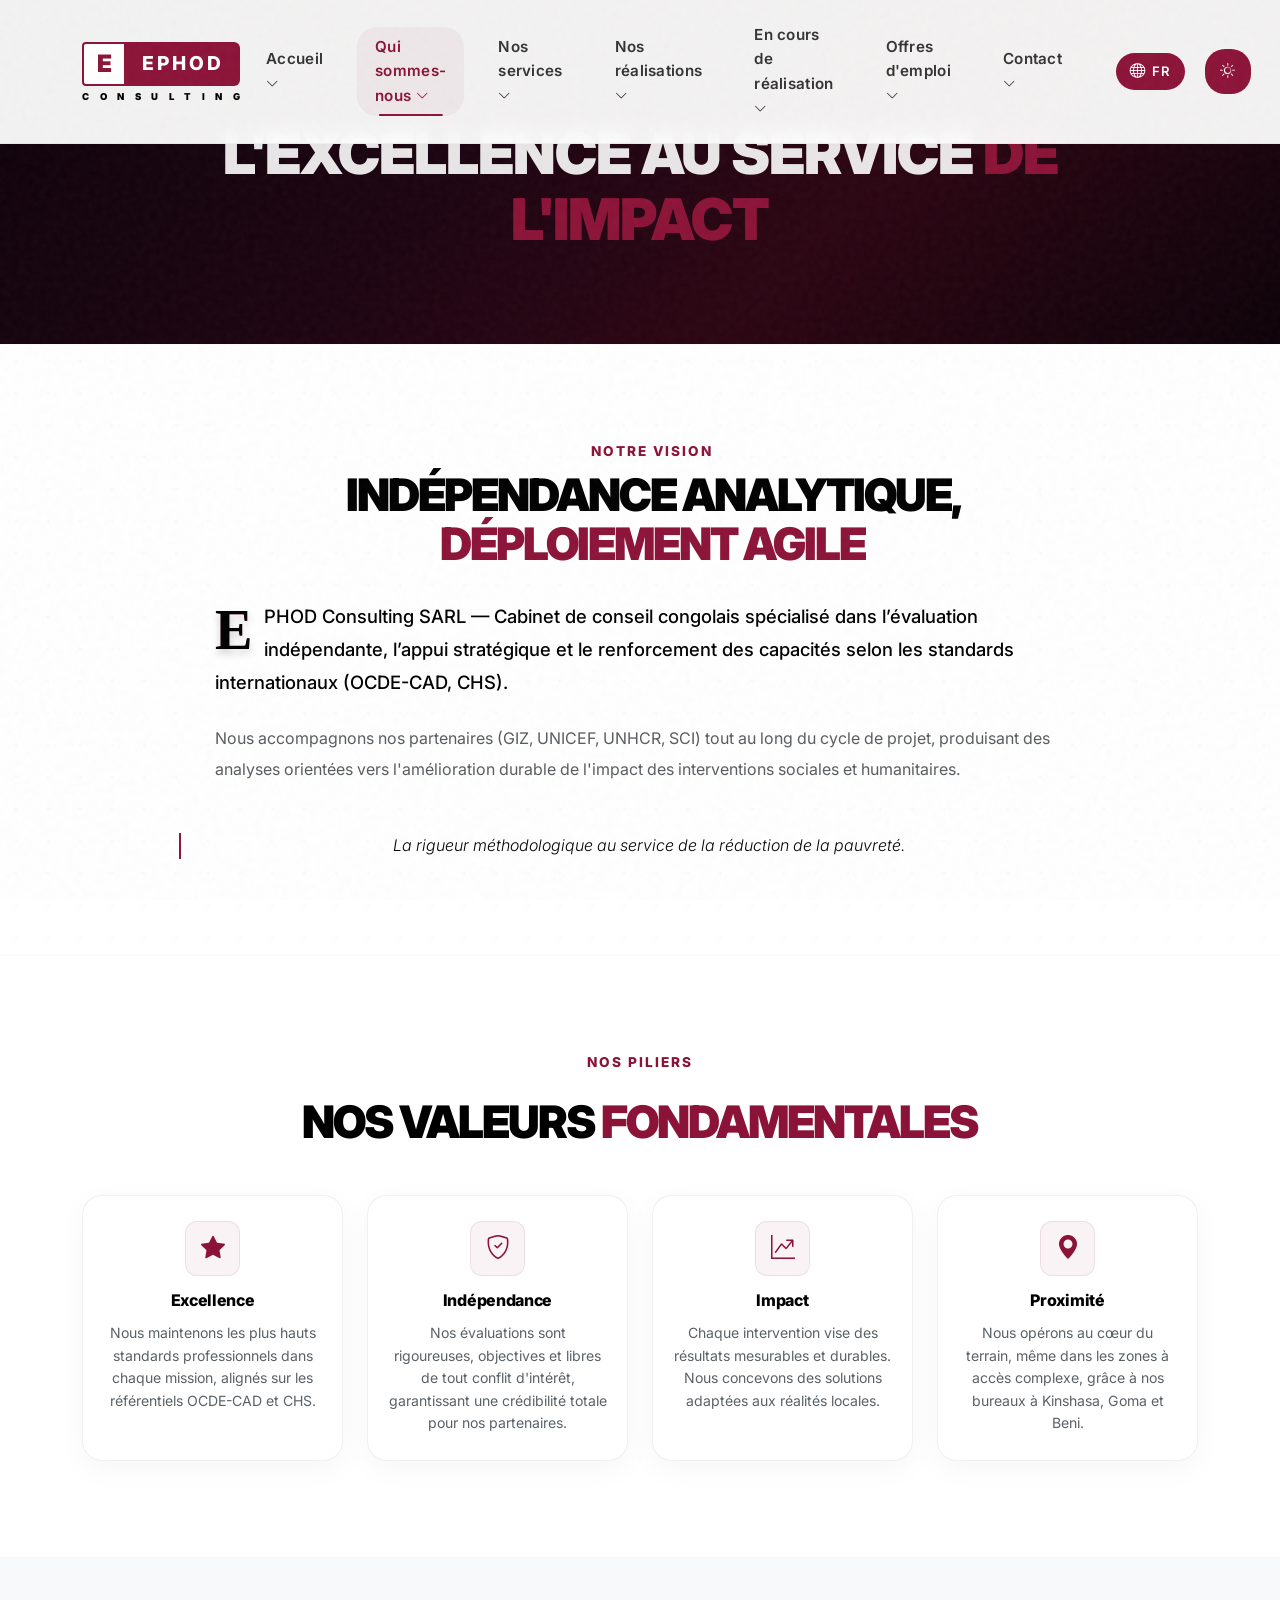
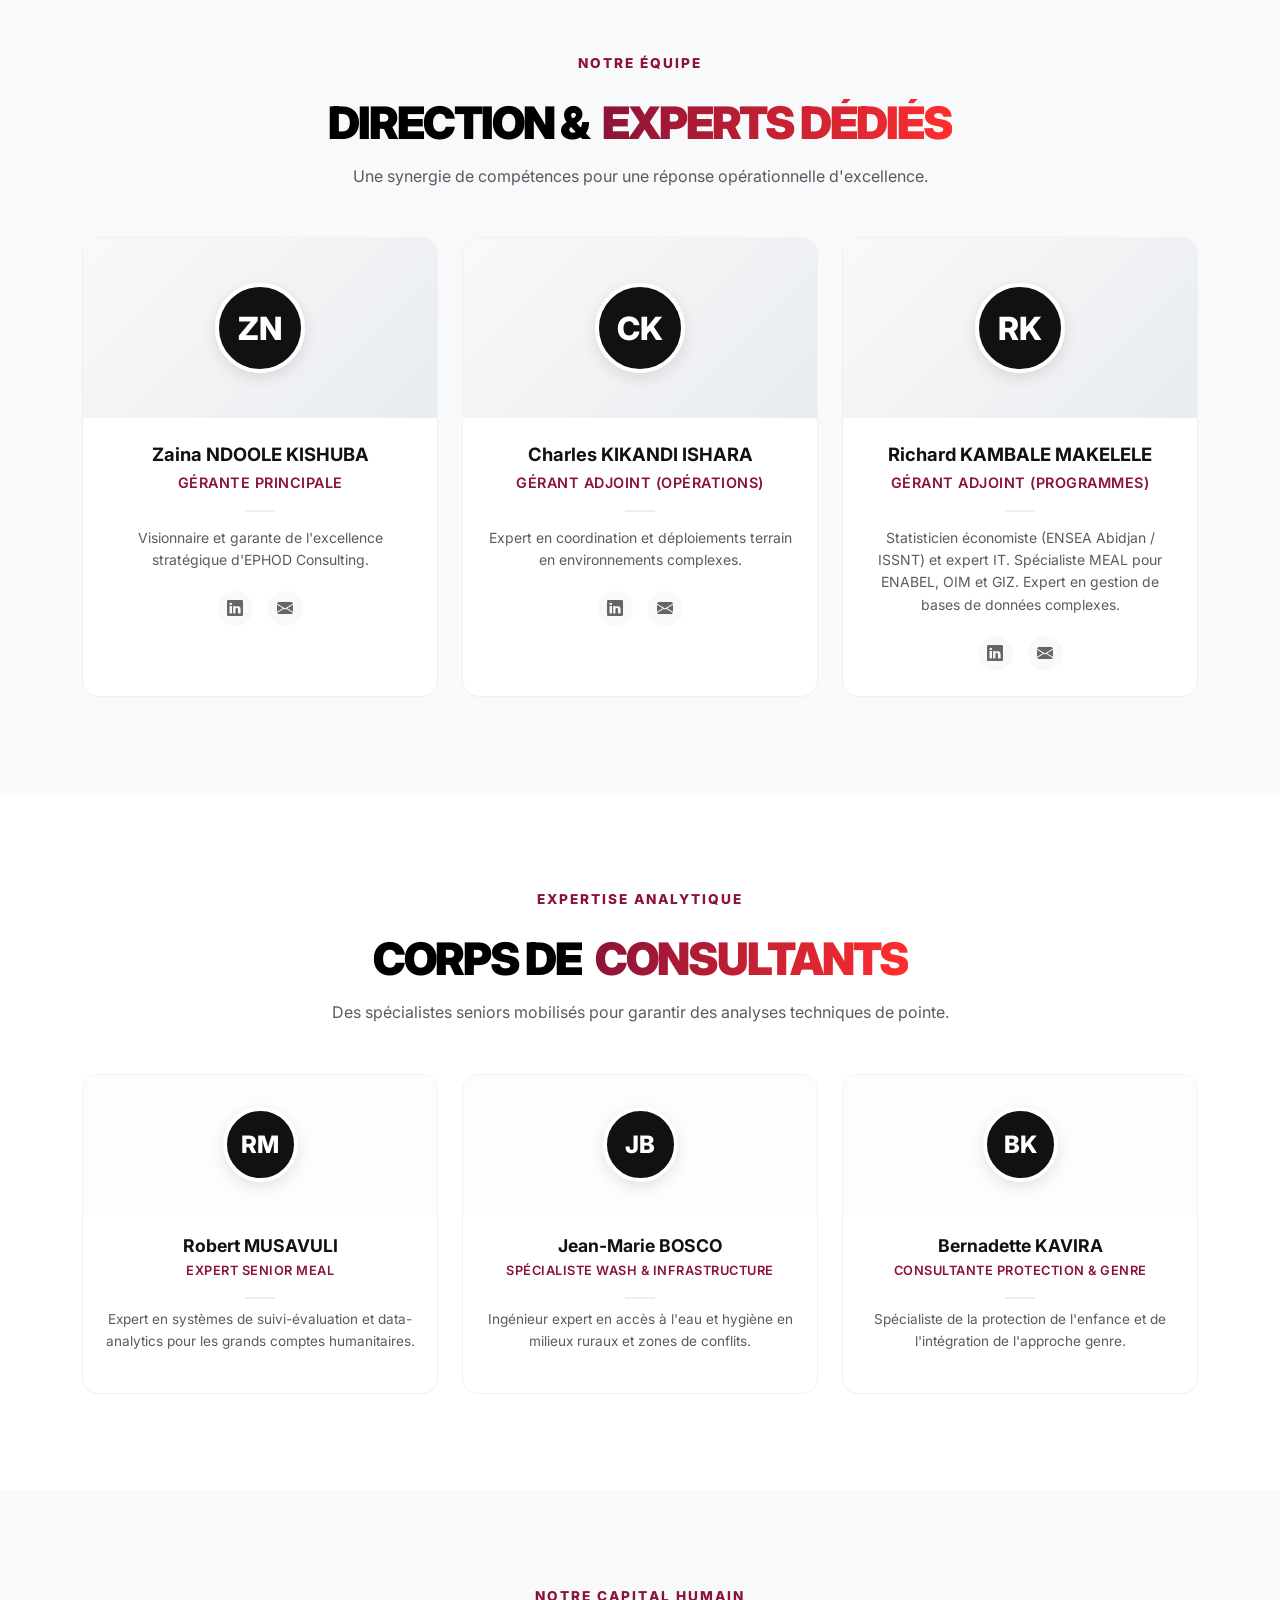
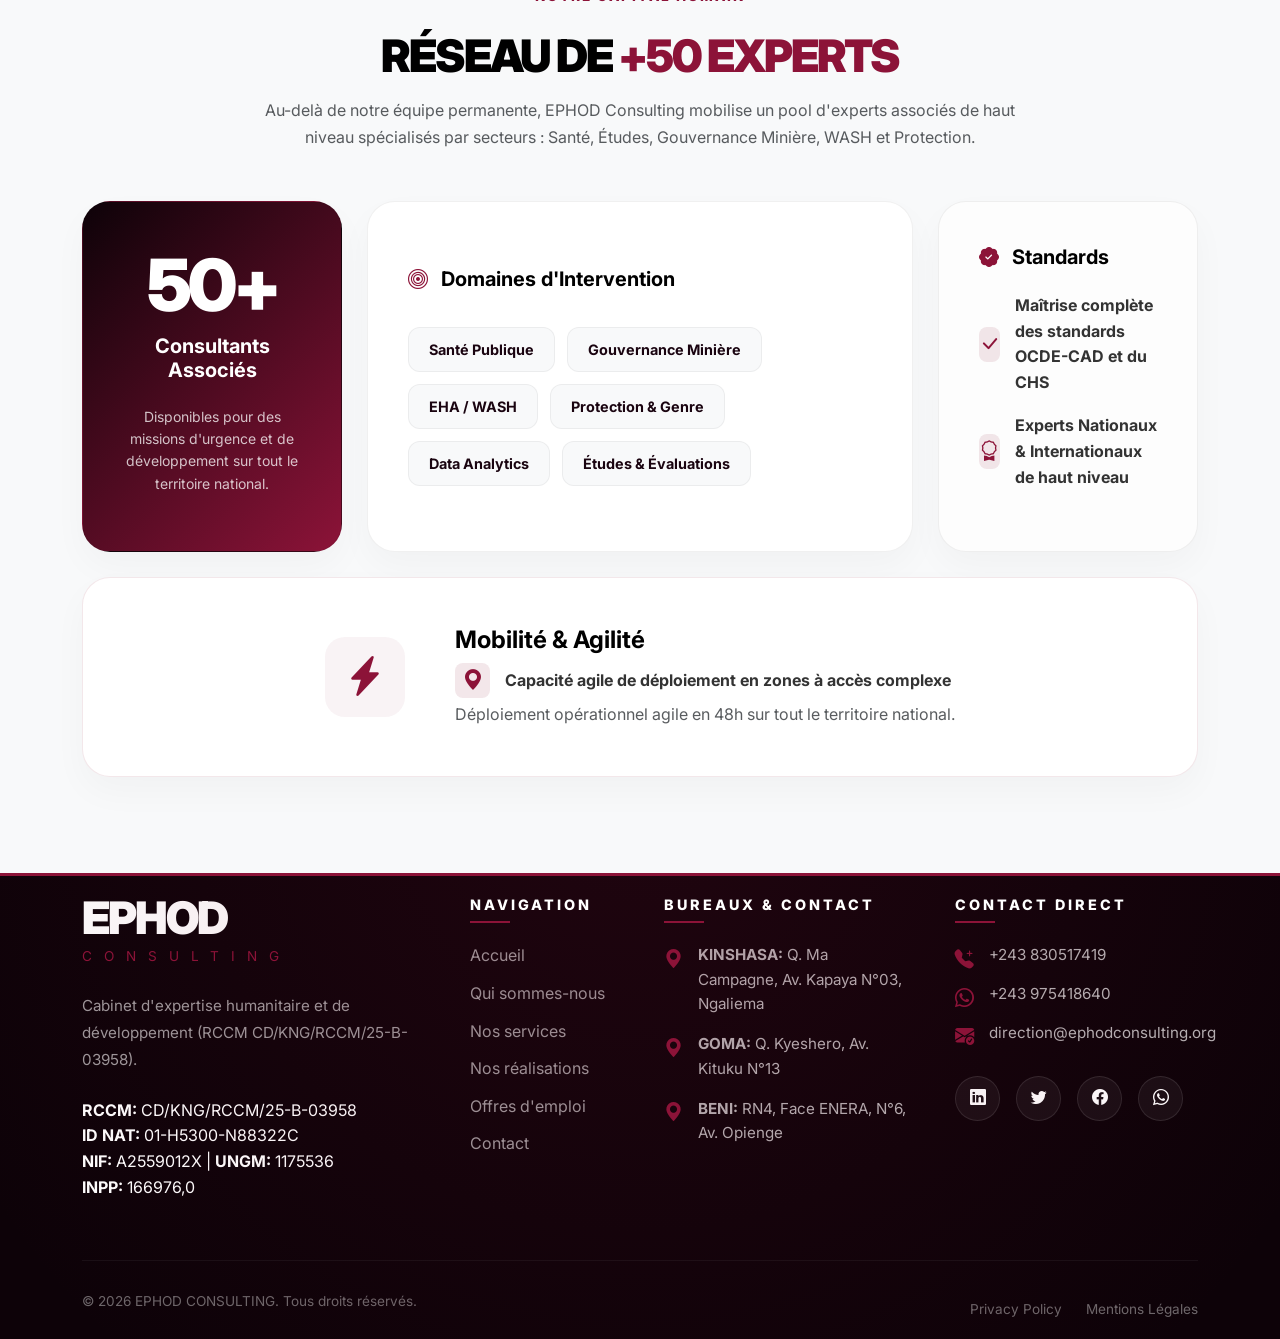
==== commit d63f261e: "fix: Sortie des boutons hors du menu hamburger pour visibilite mobile" ====
--- a/about.html
+++ b/about.html
@@ -9,7 +9,7 @@
   <link href="https://fonts.googleapis.com/css2?family=Inter:wght@300;400;500;600;700;800;900&display=swap" rel="stylesheet">
   <link href="https://cdn.jsdelivr.net/npm/bootstrap@5.3.0/dist/css/bootstrap.min.css" rel="stylesheet">
   <link href="https://cdn.jsdelivr.net/npm/bootstrap-icons@1.10.5/font/bootstrap-icons.css" rel="stylesheet">
-  <link rel="stylesheet" href="css/style.css?v=7.3">
+  <link rel="stylesheet" href="css/style.css?v=7.4">
   <link rel="icon" type="image/svg+xml" href="img/favicon.svg">
   <meta property="og:title" content="EPHOD Consulting">
   <meta property="og:description" content="Expertise analytique, évaluation stratégique et renforcement des capacités en RDC.">
@@ -43,12 +43,17 @@
           <span>C</span><span>O</span><span>N</span><span>S</span><span>U</span><span>L</span><span>T</span><span>I</span><span>N</span><span>G</span>
         </div>
       </a>
-      <button class="navbar-toggler border-0 shadow-none" type="button" data-bs-toggle="collapse"
-        data-bs-target="#navMenu" aria-controls="navMenu" aria-expanded="false" aria-label="Menu">
-        <span class="navbar-toggler-icon"></span>
-      </button>
+      <div class="d-flex align-items-center gap-2 order-lg-last ms-auto">
+        <button class="lang-btn" onclick="toggleLanguage()" id="langBtn"><i class="bi bi-globe"></i><span id="lang-toggle-text">FR</span></button>
+        <button class="lang-btn theme-toggle-btn" onclick="cycleTheme()" id="themeBtn" title="Changer le thème" style="padding: 10px 15px;"><i class="bi bi-moon-stars" id="themeIcon"></i></button>
+        
+        <button class="navbar-toggler border-0 shadow-none ms-1 px-2" type="button" data-bs-toggle="collapse"
+          data-bs-target="#navMenu" aria-controls="navMenu" aria-expanded="false" aria-label="Menu">
+          <span class="navbar-toggler-icon"></span>
+        </button>
+      </div>
       <div class="collapse navbar-collapse" id="navMenu">
-        <ul class="navbar-nav ms-auto mb-2 mb-lg-0 align-items-lg-center">
+        <ul class="navbar-nav ms-auto mb-2 mb-lg-0 align-items-lg-center me-lg-3">
           <li class="nav-item has-dropdown">
             <a class="nav-link" href="index.html"><span data-i18n="nav.home">Accueil</span> <i class="bi bi-chevron-down" style="font-size:0.8rem;"></i></a>
             <div class="nav-dropdown">
@@ -110,10 +115,6 @@
             </div>
           </li>
         </ul>
-        <div class="d-flex align-items-center gap-2">
-          <button class="lang-btn" onclick="toggleLanguage()" id="langBtn"><i class="bi bi-globe"></i><span id="lang-toggle-text">FR</span></button>
-          <button class="lang-btn theme-toggle-btn" onclick="cycleTheme()" id="themeBtn" title="Changer le thème" style="padding: 10px 15px;"><i class="bi bi-moon-stars" id="themeIcon"></i></button>
-        </div>
       </div>
     </div>
   </nav>
@@ -497,13 +498,13 @@
   </footer>
 
   <script defer src="https://cdn.jsdelivr.net/npm/bootstrap@5.3.0/dist/js/bootstrap.bundle.min.js"></script>
-  <script defer src="js/lang.js?v=7.3"></script>
-  <script defer src="js/main.js?v=7.3"></script>
+  <script defer src="js/lang.js?v=7.4"></script>
+  <script defer src="js/main.js?v=7.4"></script>
 
 
   <script>
     if ('serviceWorker' in navigator) {
-      navigator.serviceWorker.register('./sw.js?v=7.3');
+      navigator.serviceWorker.register('./sw.js?v=7.4');
     }
   </script>
 </body>
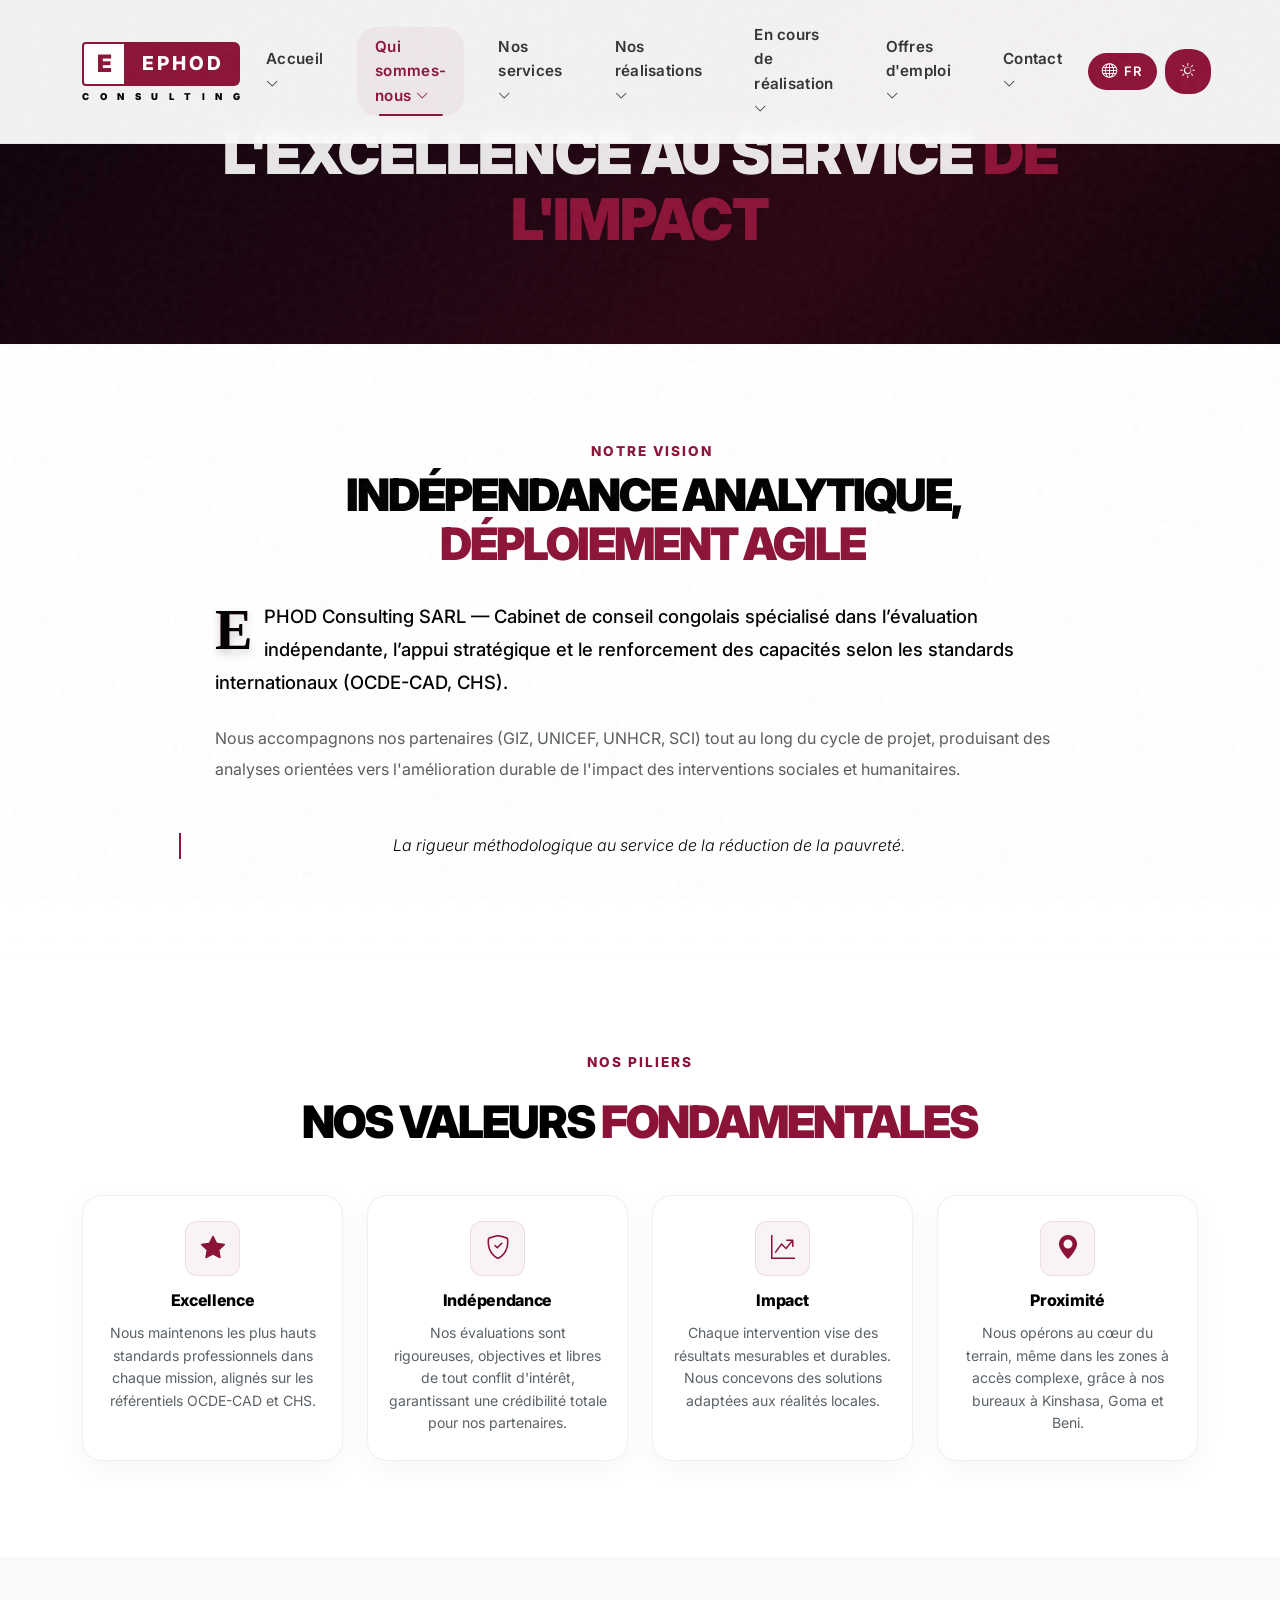
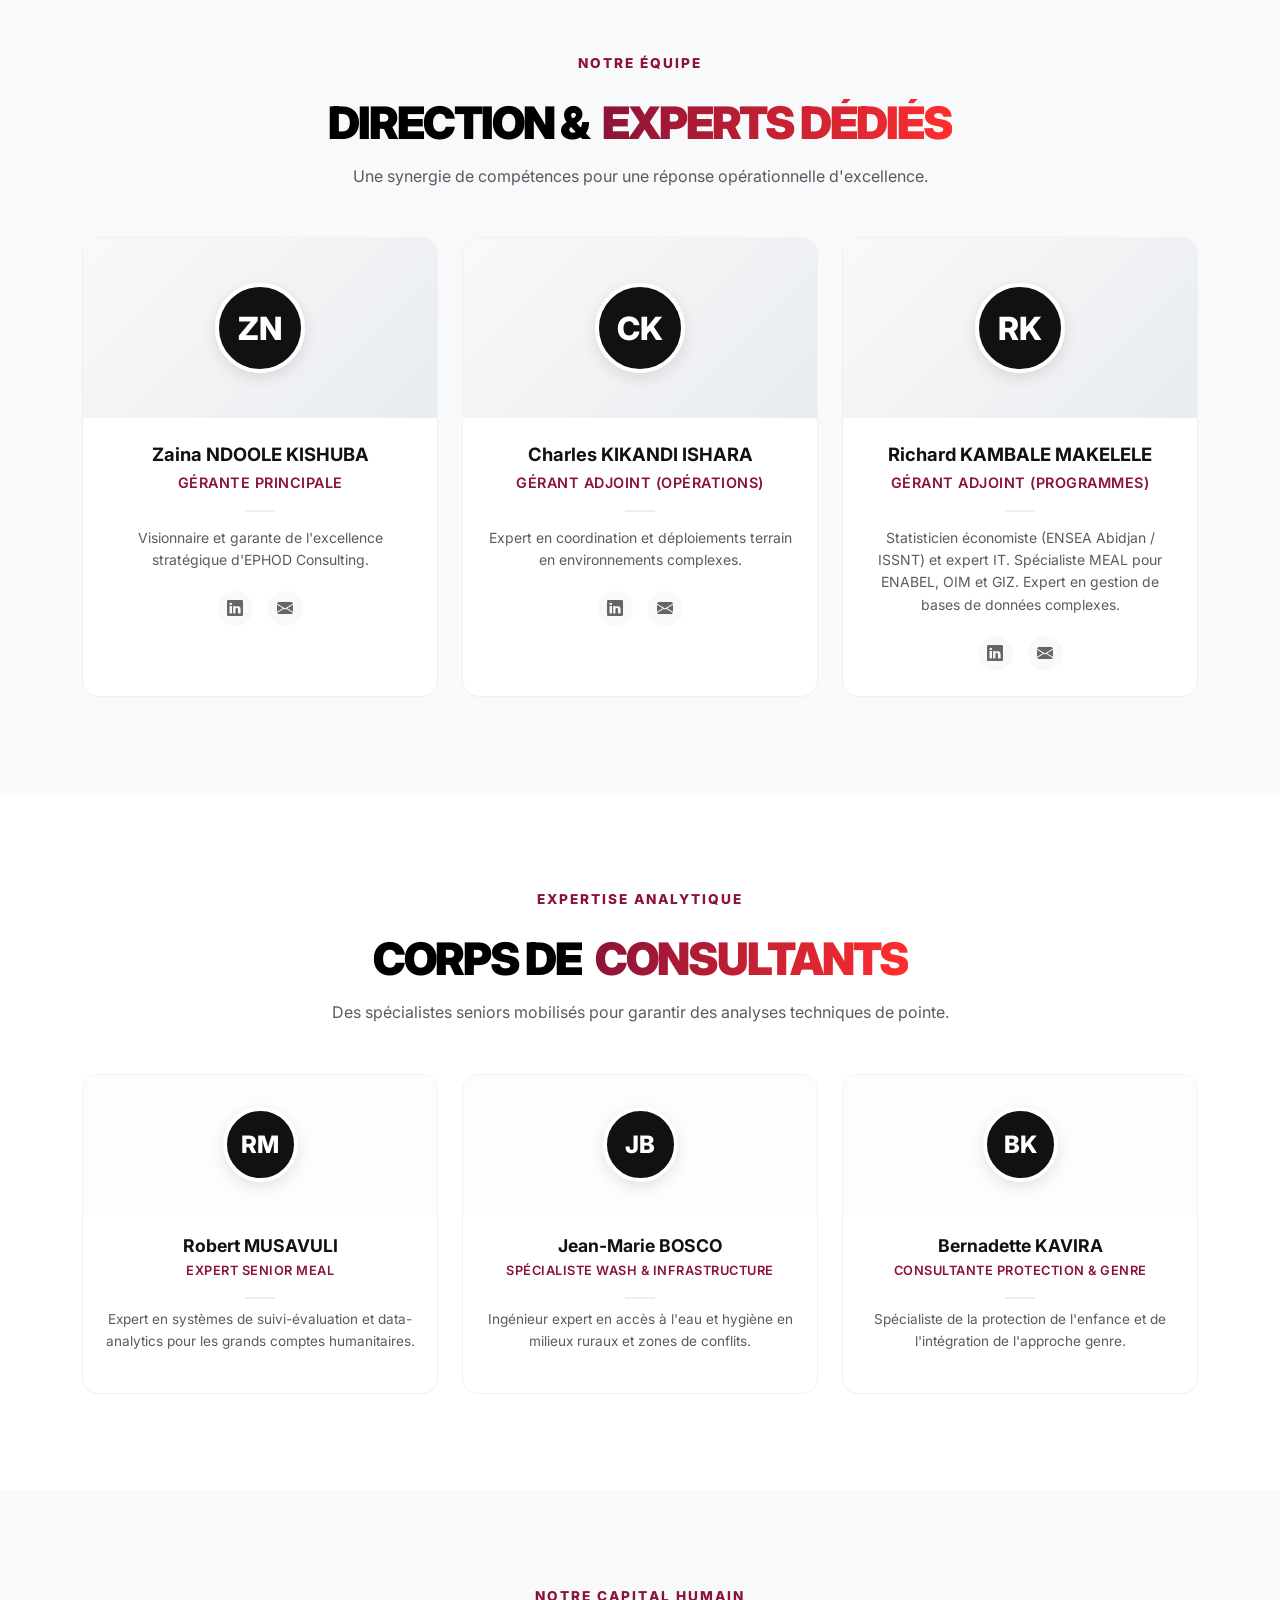
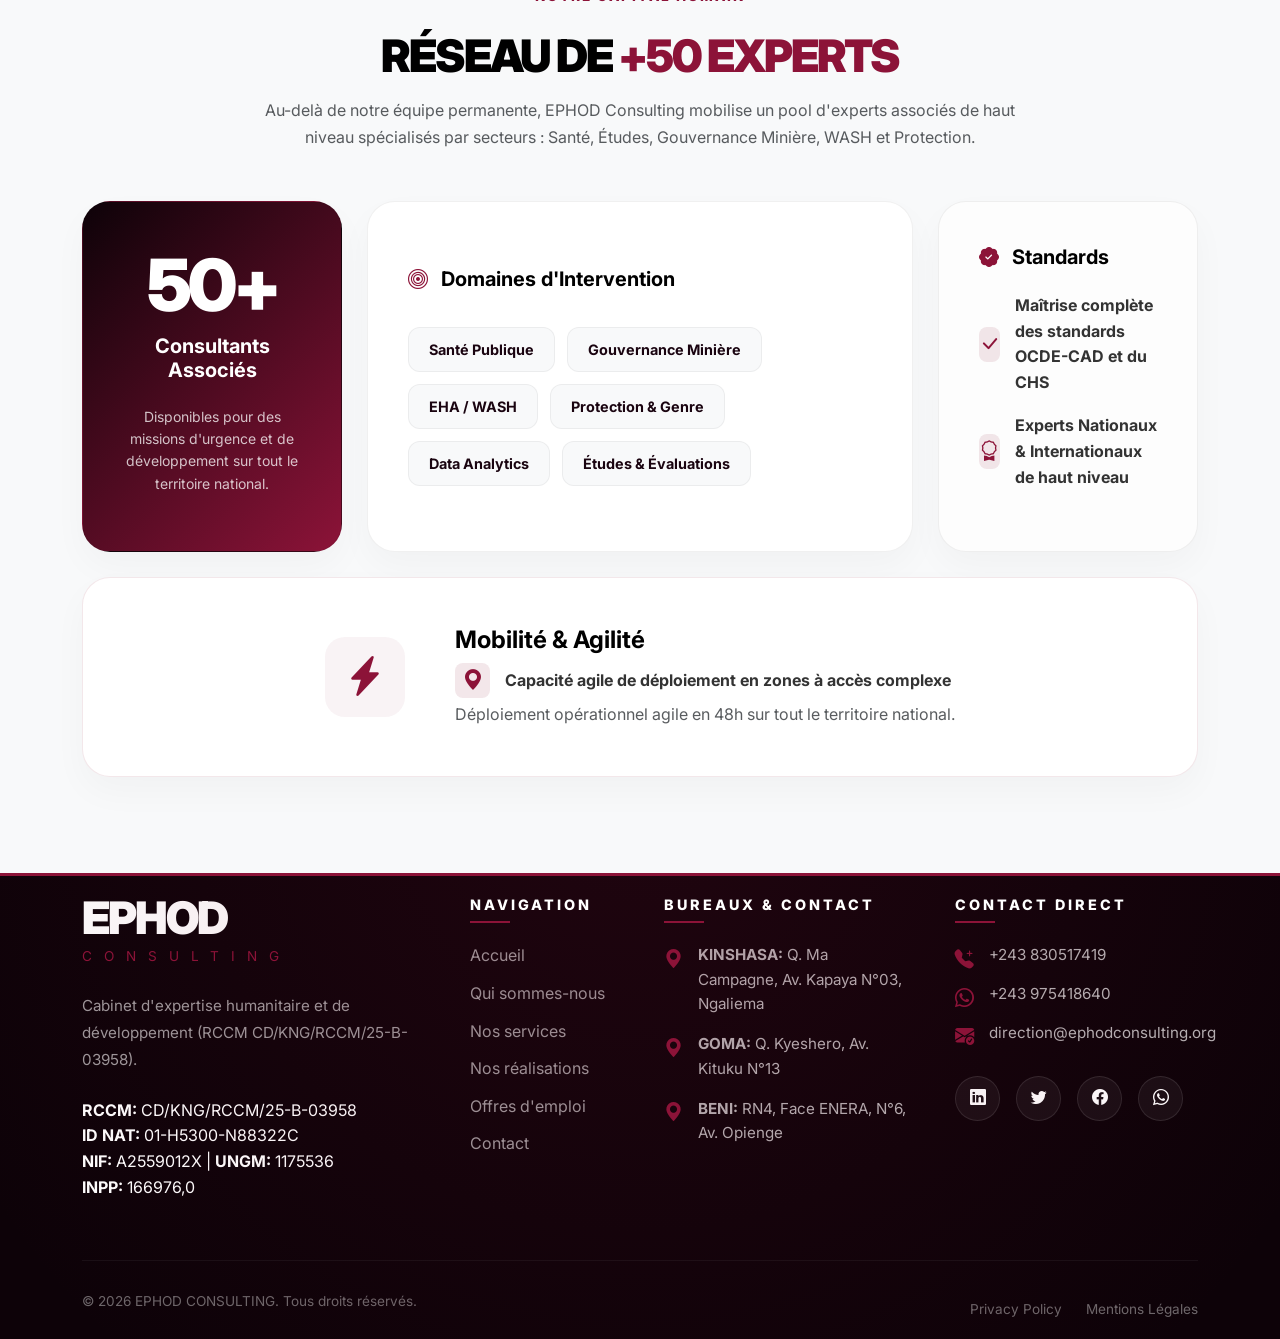
==== commit 99c6e095: "fix: remet les boutons dans le menu mobile" ====
--- a/about.html
+++ b/about.html
@@ -9,7 +9,7 @@
   <link href="https://fonts.googleapis.com/css2?family=Inter:wght@300;400;500;600;700;800;900&display=swap" rel="stylesheet">
   <link href="https://cdn.jsdelivr.net/npm/bootstrap@5.3.0/dist/css/bootstrap.min.css" rel="stylesheet">
   <link href="https://cdn.jsdelivr.net/npm/bootstrap-icons@1.10.5/font/bootstrap-icons.css" rel="stylesheet">
-  <link rel="stylesheet" href="css/style.css?v=7.4">
+  <link rel="stylesheet" href="css/style.css?v=7.5">
   <link rel="icon" type="image/svg+xml" href="img/favicon.svg">
   <meta property="og:title" content="EPHOD Consulting">
   <meta property="og:description" content="Expertise analytique, évaluation stratégique et renforcement des capacités en RDC.">
@@ -43,17 +43,12 @@
           <span>C</span><span>O</span><span>N</span><span>S</span><span>U</span><span>L</span><span>T</span><span>I</span><span>N</span><span>G</span>
         </div>
       </a>
-      <div class="d-flex align-items-center gap-2 order-lg-last ms-auto">
-        <button class="lang-btn" onclick="toggleLanguage()" id="langBtn"><i class="bi bi-globe"></i><span id="lang-toggle-text">FR</span></button>
-        <button class="lang-btn theme-toggle-btn" onclick="cycleTheme()" id="themeBtn" title="Changer le thème" style="padding: 10px 15px;"><i class="bi bi-moon-stars" id="themeIcon"></i></button>
-        
-        <button class="navbar-toggler border-0 shadow-none ms-1 px-2" type="button" data-bs-toggle="collapse"
-          data-bs-target="#navMenu" aria-controls="navMenu" aria-expanded="false" aria-label="Menu">
-          <span class="navbar-toggler-icon"></span>
-        </button>
-      </div>
+      <button class="navbar-toggler border-0 shadow-none ms-auto" type="button" data-bs-toggle="collapse"
+        data-bs-target="#navMenu" aria-controls="navMenu" aria-expanded="false" aria-label="Menu">
+        <span class="navbar-toggler-icon"></span>
+      </button>
       <div class="collapse navbar-collapse" id="navMenu">
-        <ul class="navbar-nav ms-auto mb-2 mb-lg-0 align-items-lg-center me-lg-3">
+        <ul class="navbar-nav ms-auto mb-2 mb-lg-0 align-items-lg-center">
           <li class="nav-item has-dropdown">
             <a class="nav-link" href="index.html"><span data-i18n="nav.home">Accueil</span> <i class="bi bi-chevron-down" style="font-size:0.8rem;"></i></a>
             <div class="nav-dropdown">
@@ -115,6 +110,10 @@
             </div>
           </li>
         </ul>
+        <div class="d-flex align-items-center gap-2 mt-3 mt-lg-0 mb-3 mb-lg-0">
+          <button class="lang-btn m-0" onclick="toggleLanguage()" id="langBtn"><i class="bi bi-globe"></i><span id="lang-toggle-text">FR</span></button>
+          <button class="lang-btn m-0 theme-toggle-btn" onclick="cycleTheme()" id="themeBtn" title="Changer le thème" style="padding: 10px 15px;"><i class="bi bi-moon-stars" id="themeIcon"></i></button>
+        </div>
       </div>
     </div>
   </nav>
@@ -498,13 +497,13 @@
   </footer>
 
   <script defer src="https://cdn.jsdelivr.net/npm/bootstrap@5.3.0/dist/js/bootstrap.bundle.min.js"></script>
-  <script defer src="js/lang.js?v=7.4"></script>
-  <script defer src="js/main.js?v=7.4"></script>
+  <script defer src="js/lang.js?v=7.5"></script>
+  <script defer src="js/main.js?v=7.5"></script>
 
 
   <script>
     if ('serviceWorker' in navigator) {
-      navigator.serviceWorker.register('./sw.js?v=7.4');
+      navigator.serviceWorker.register('./sw.js?v=7.5');
     }
   </script>
 </body>
